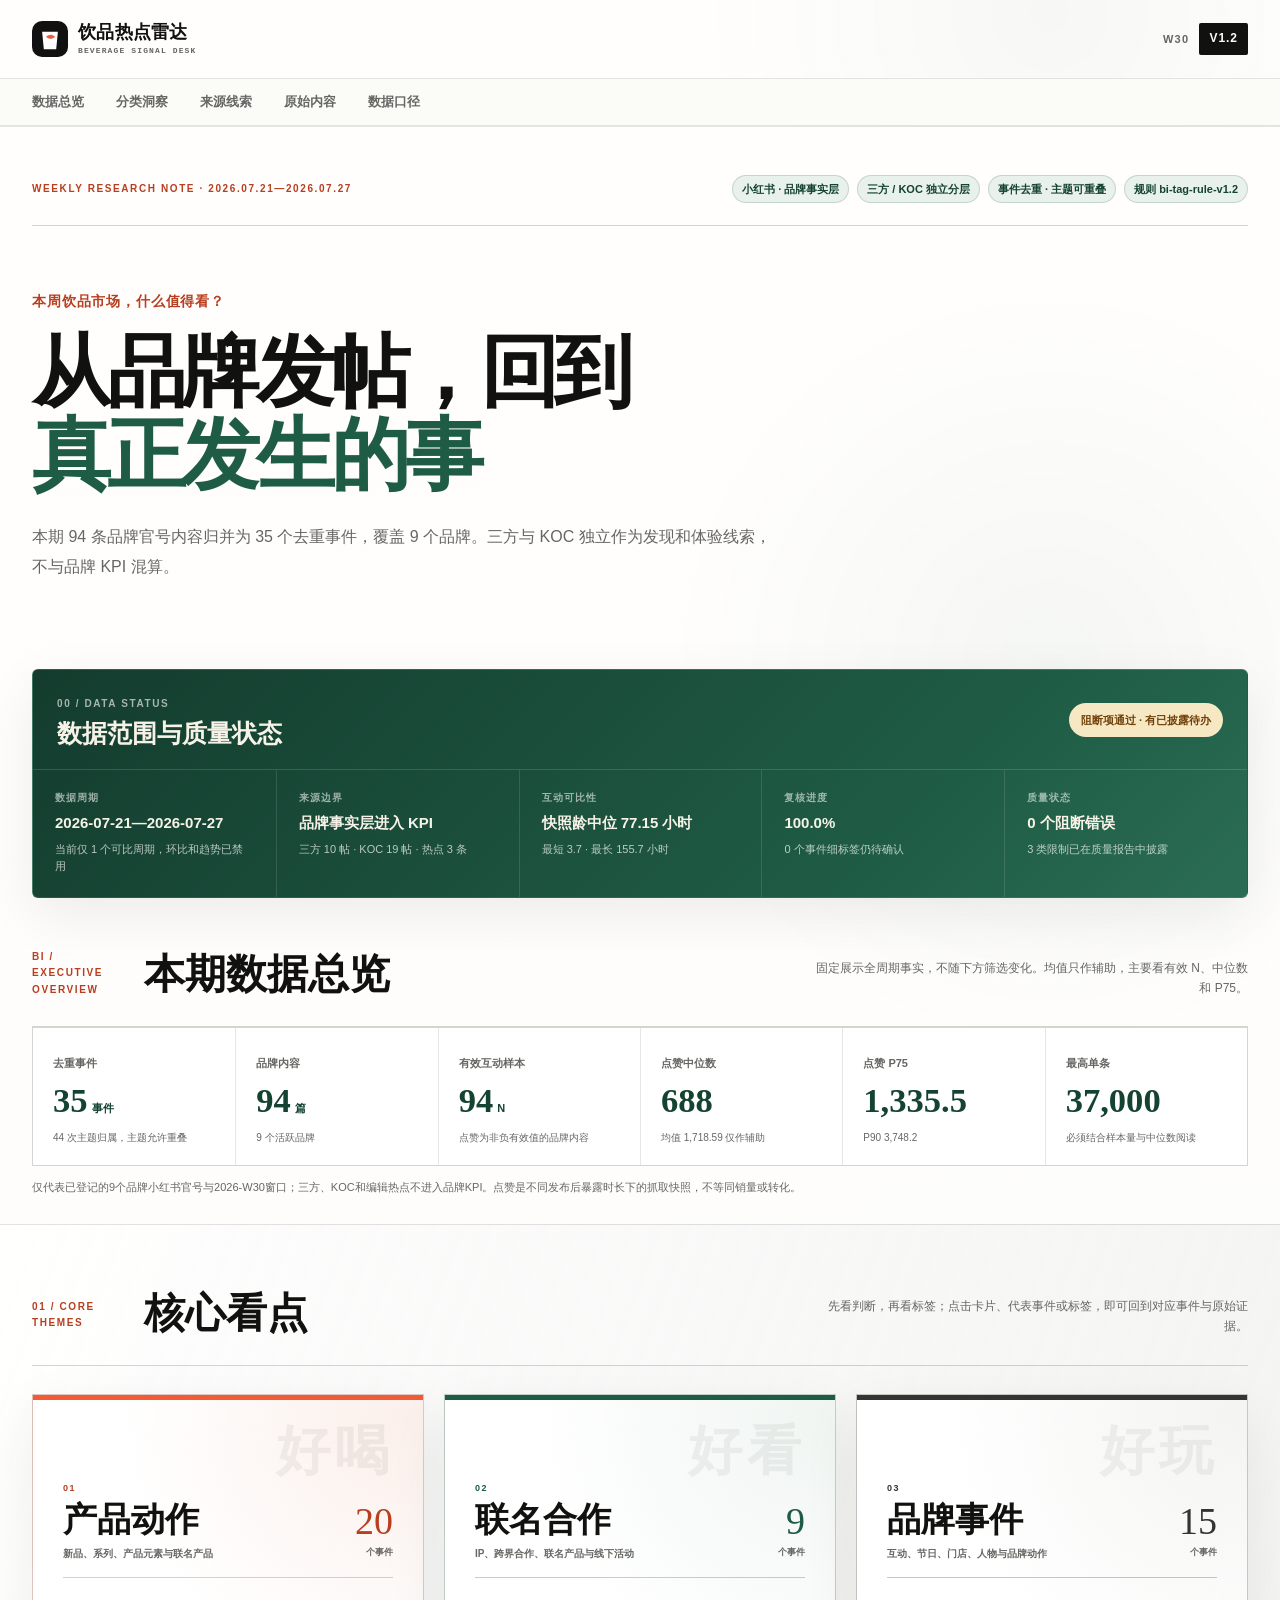
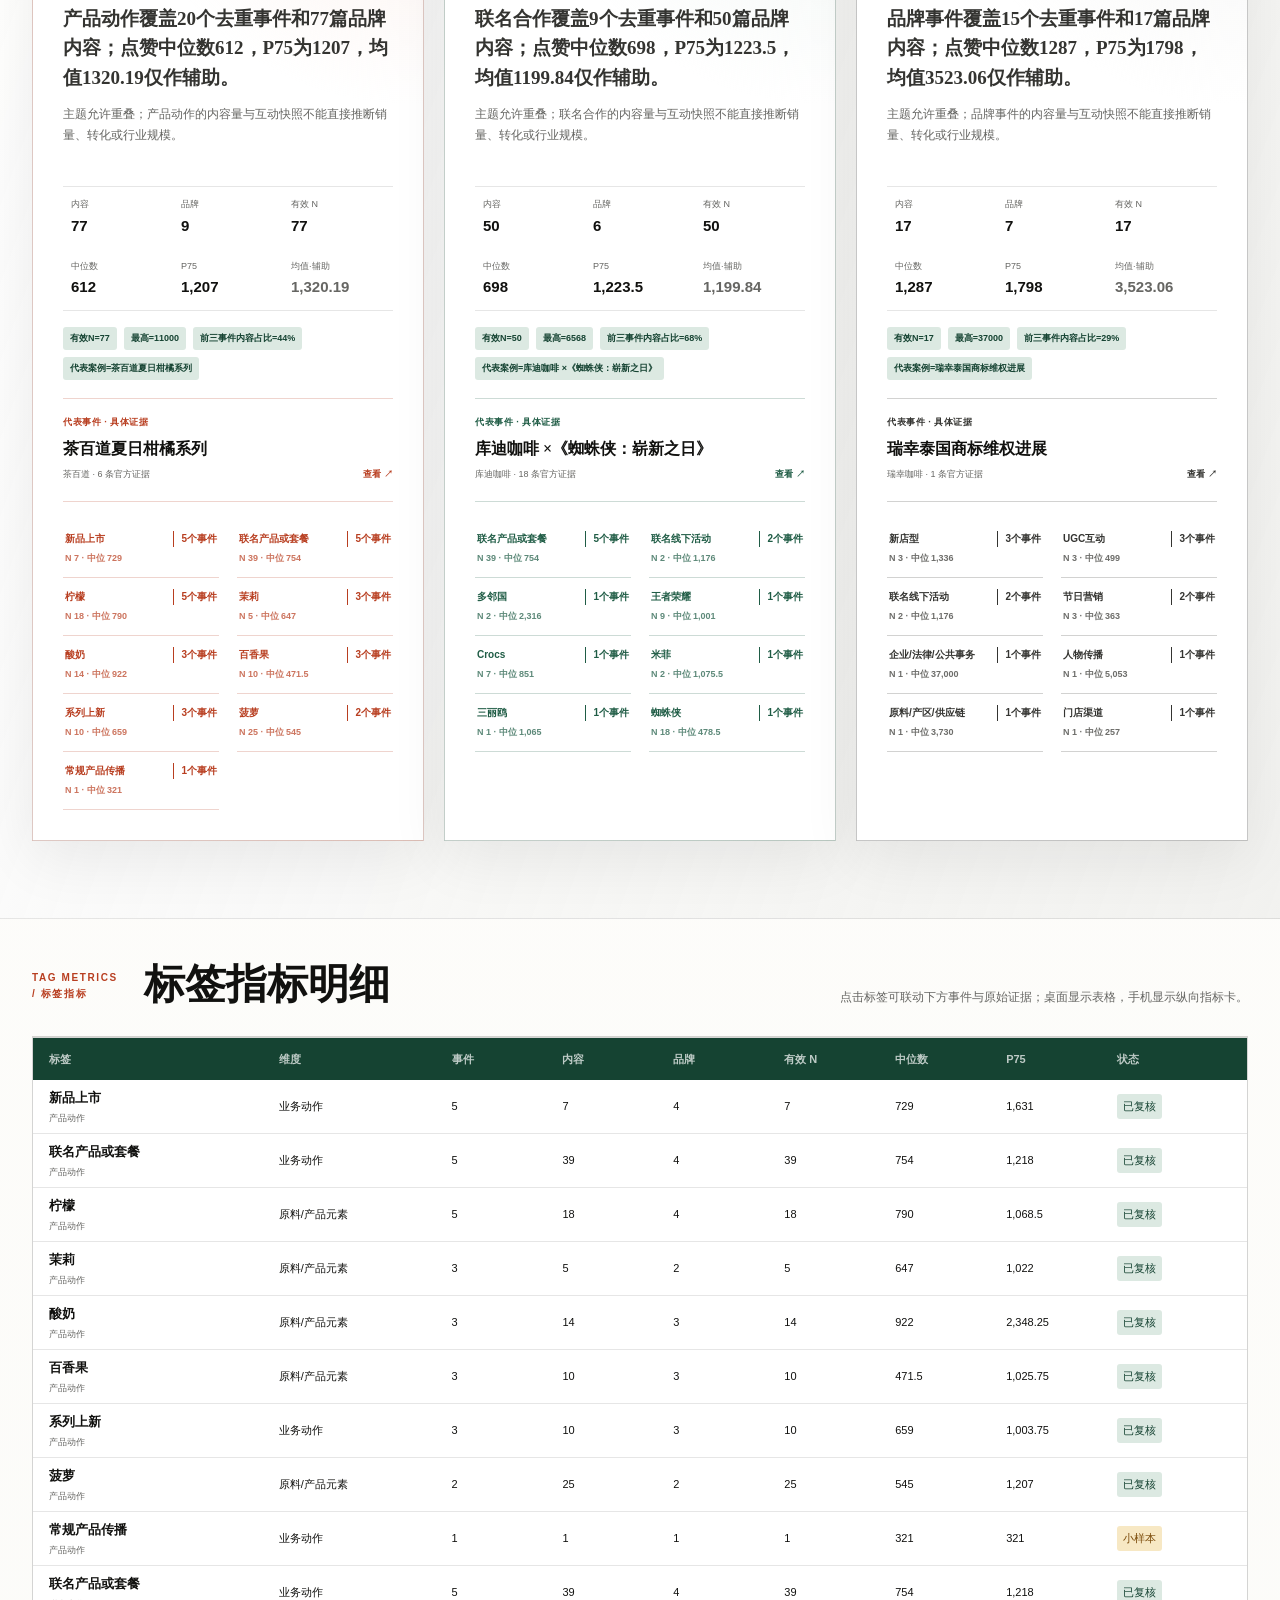
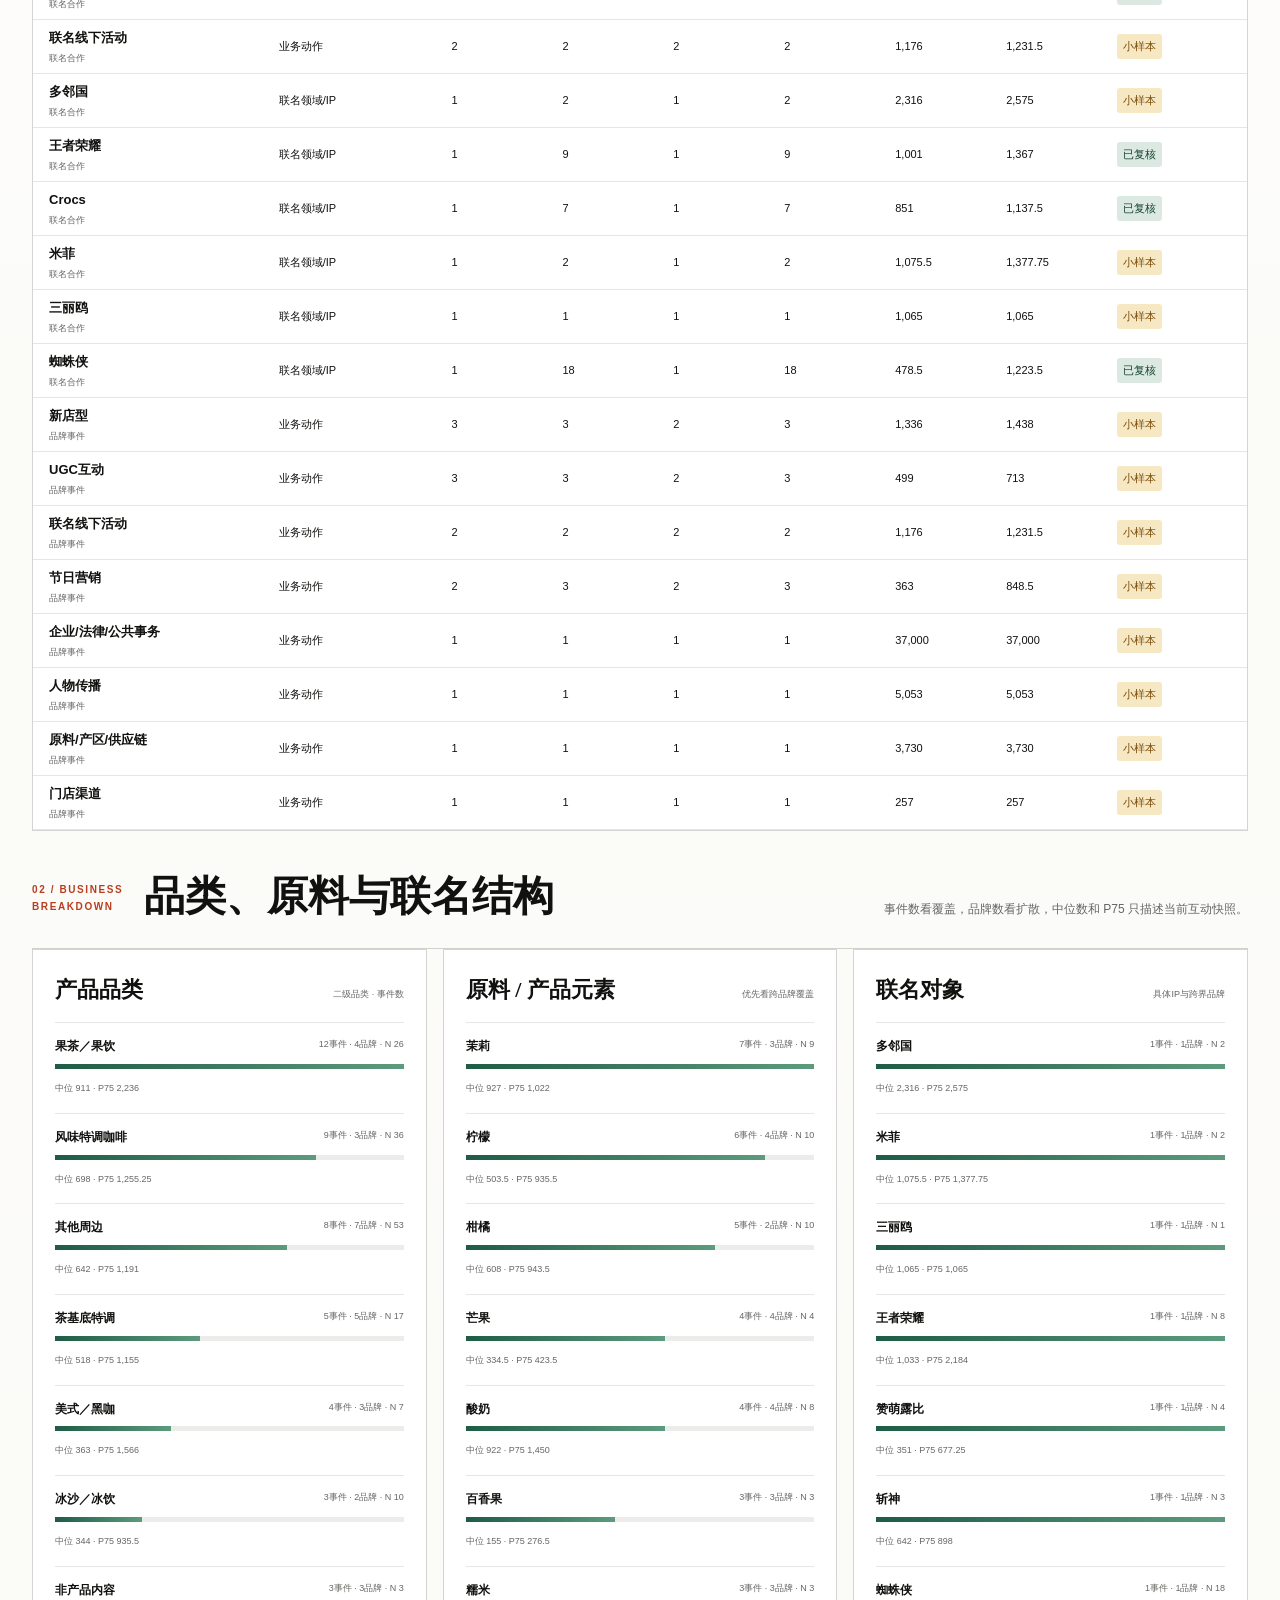
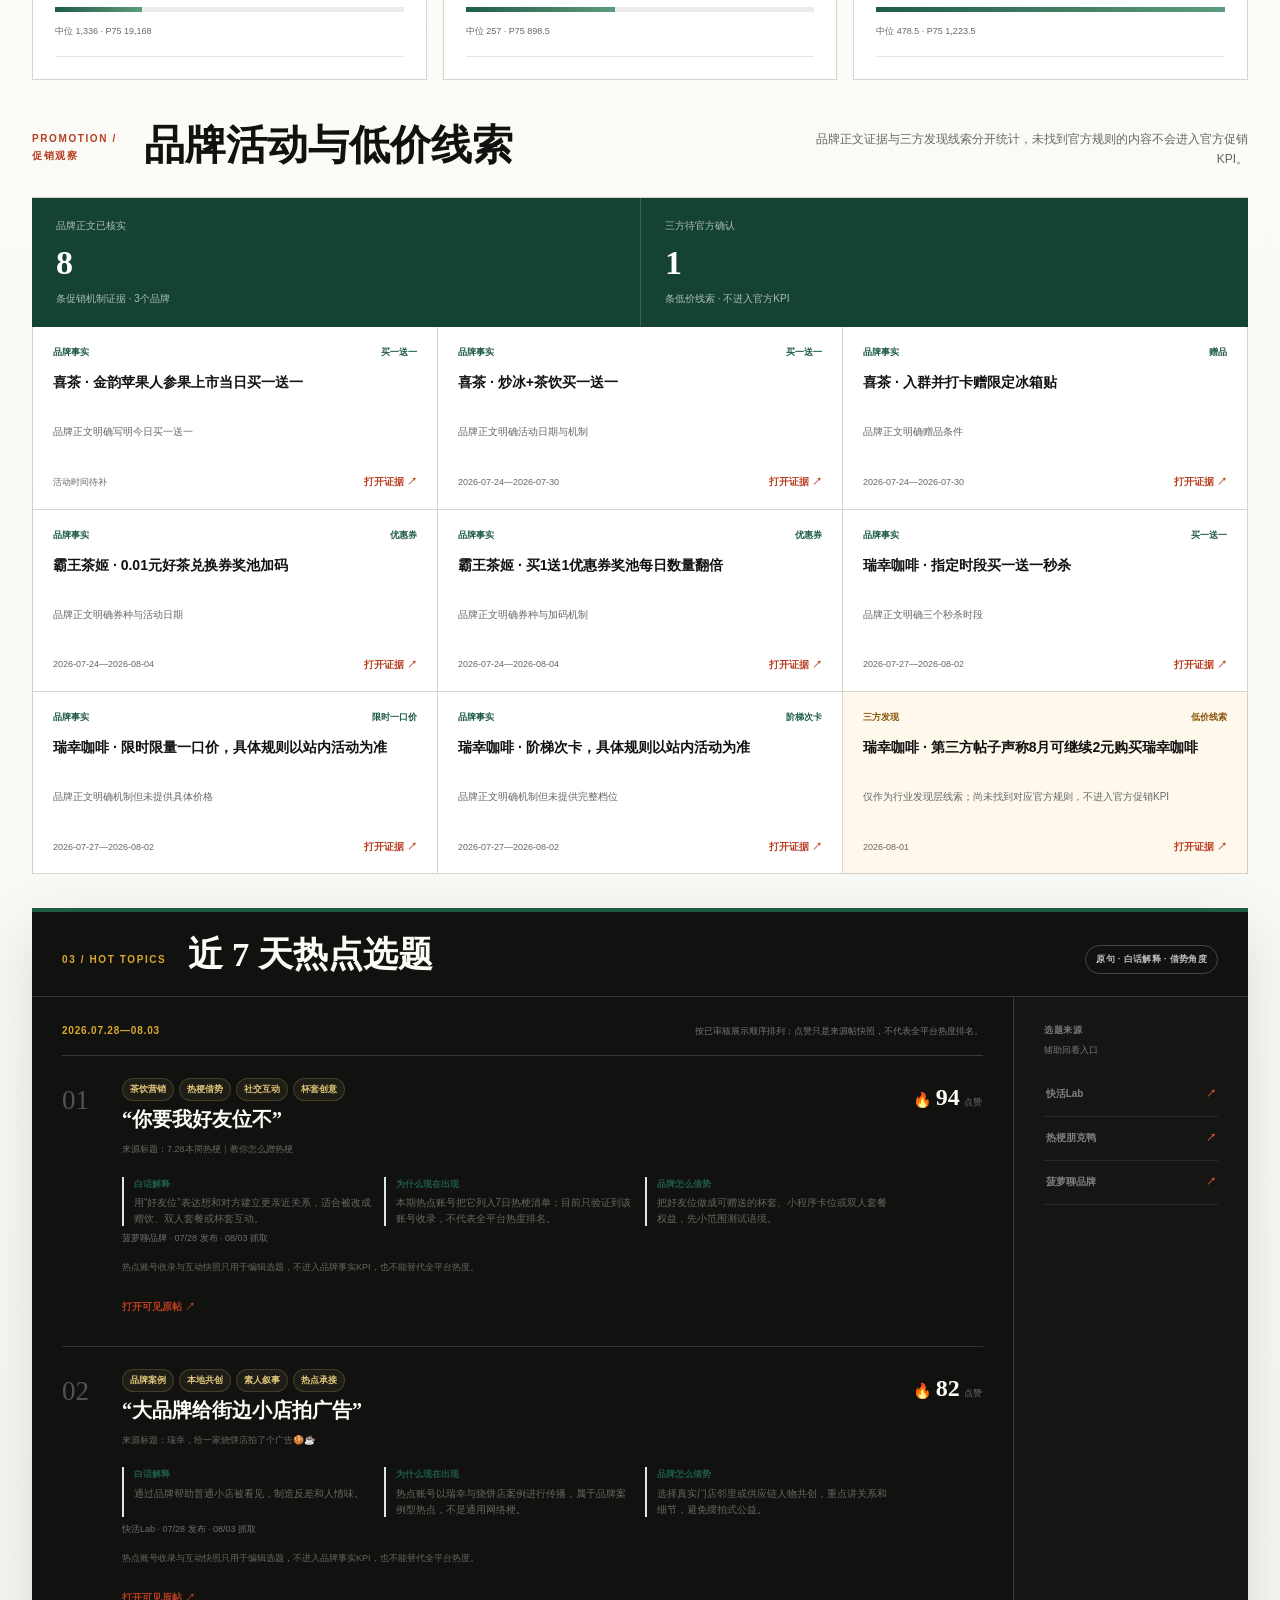
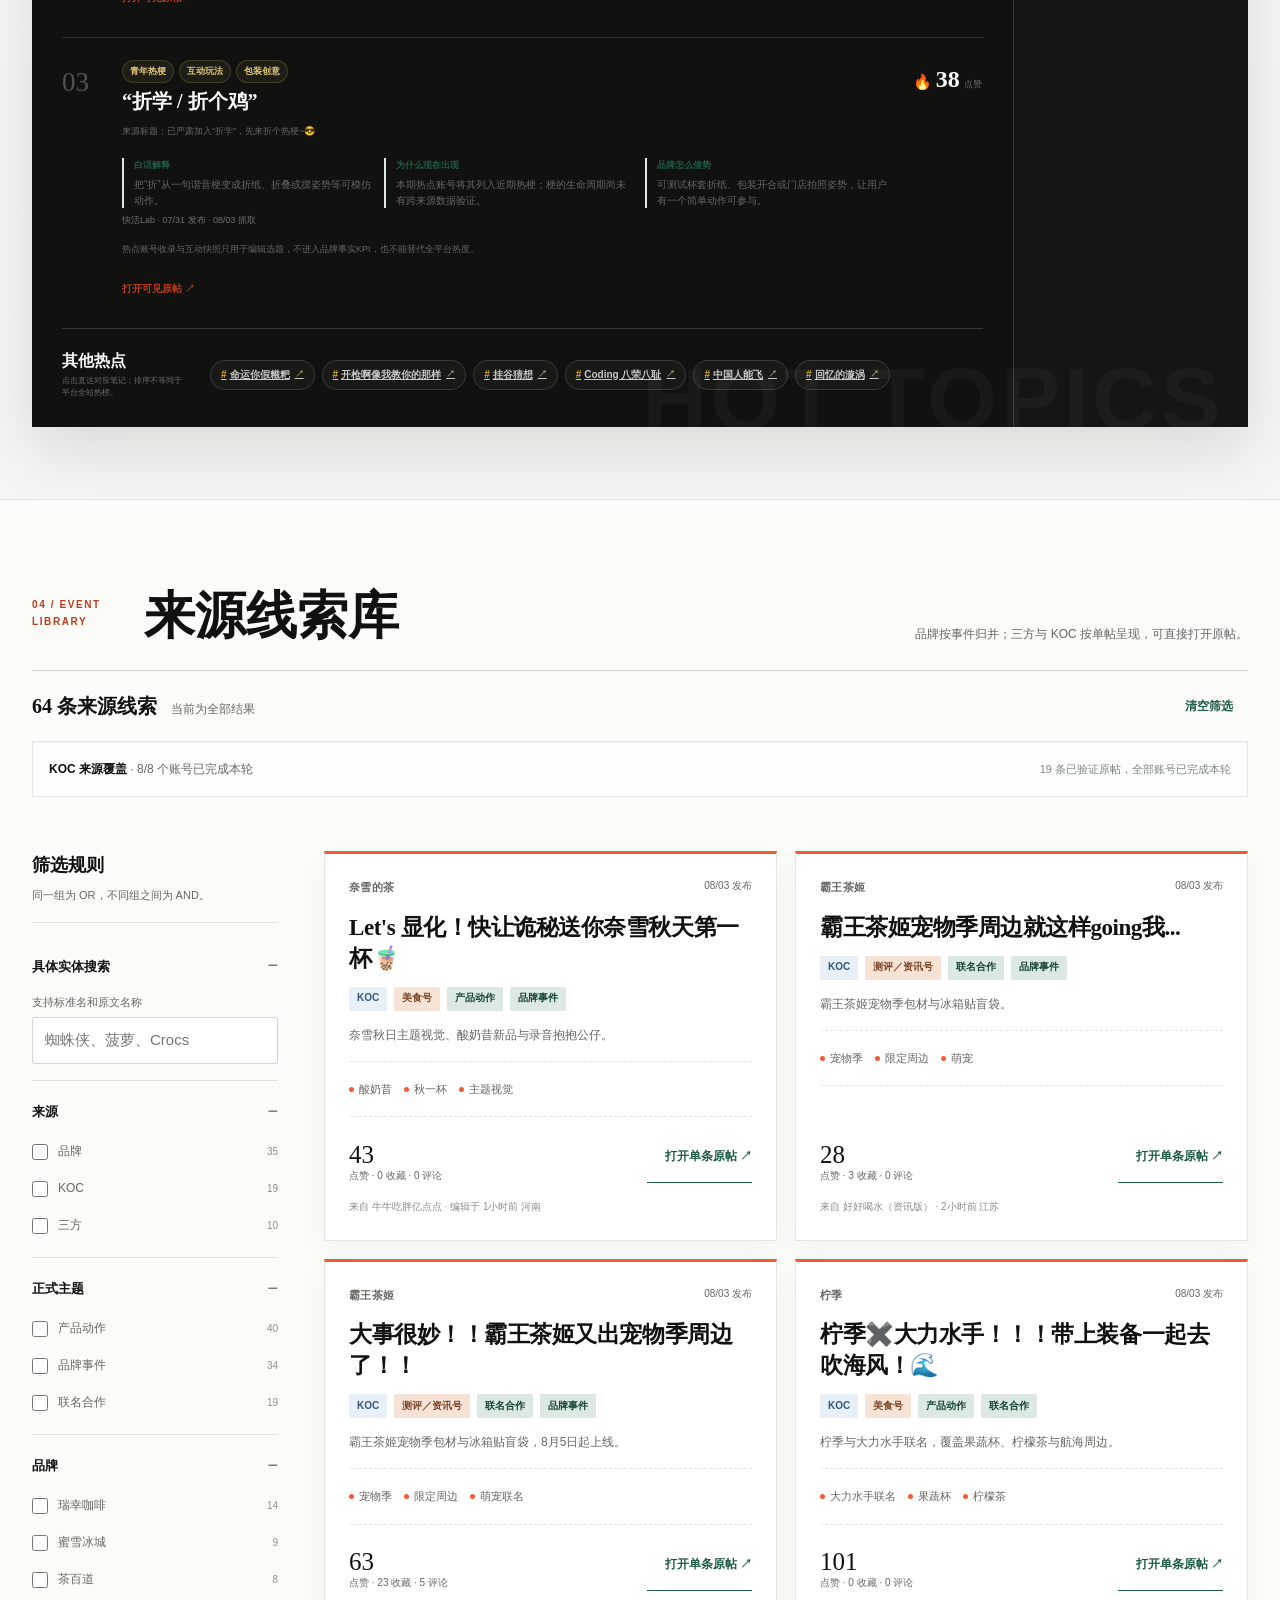
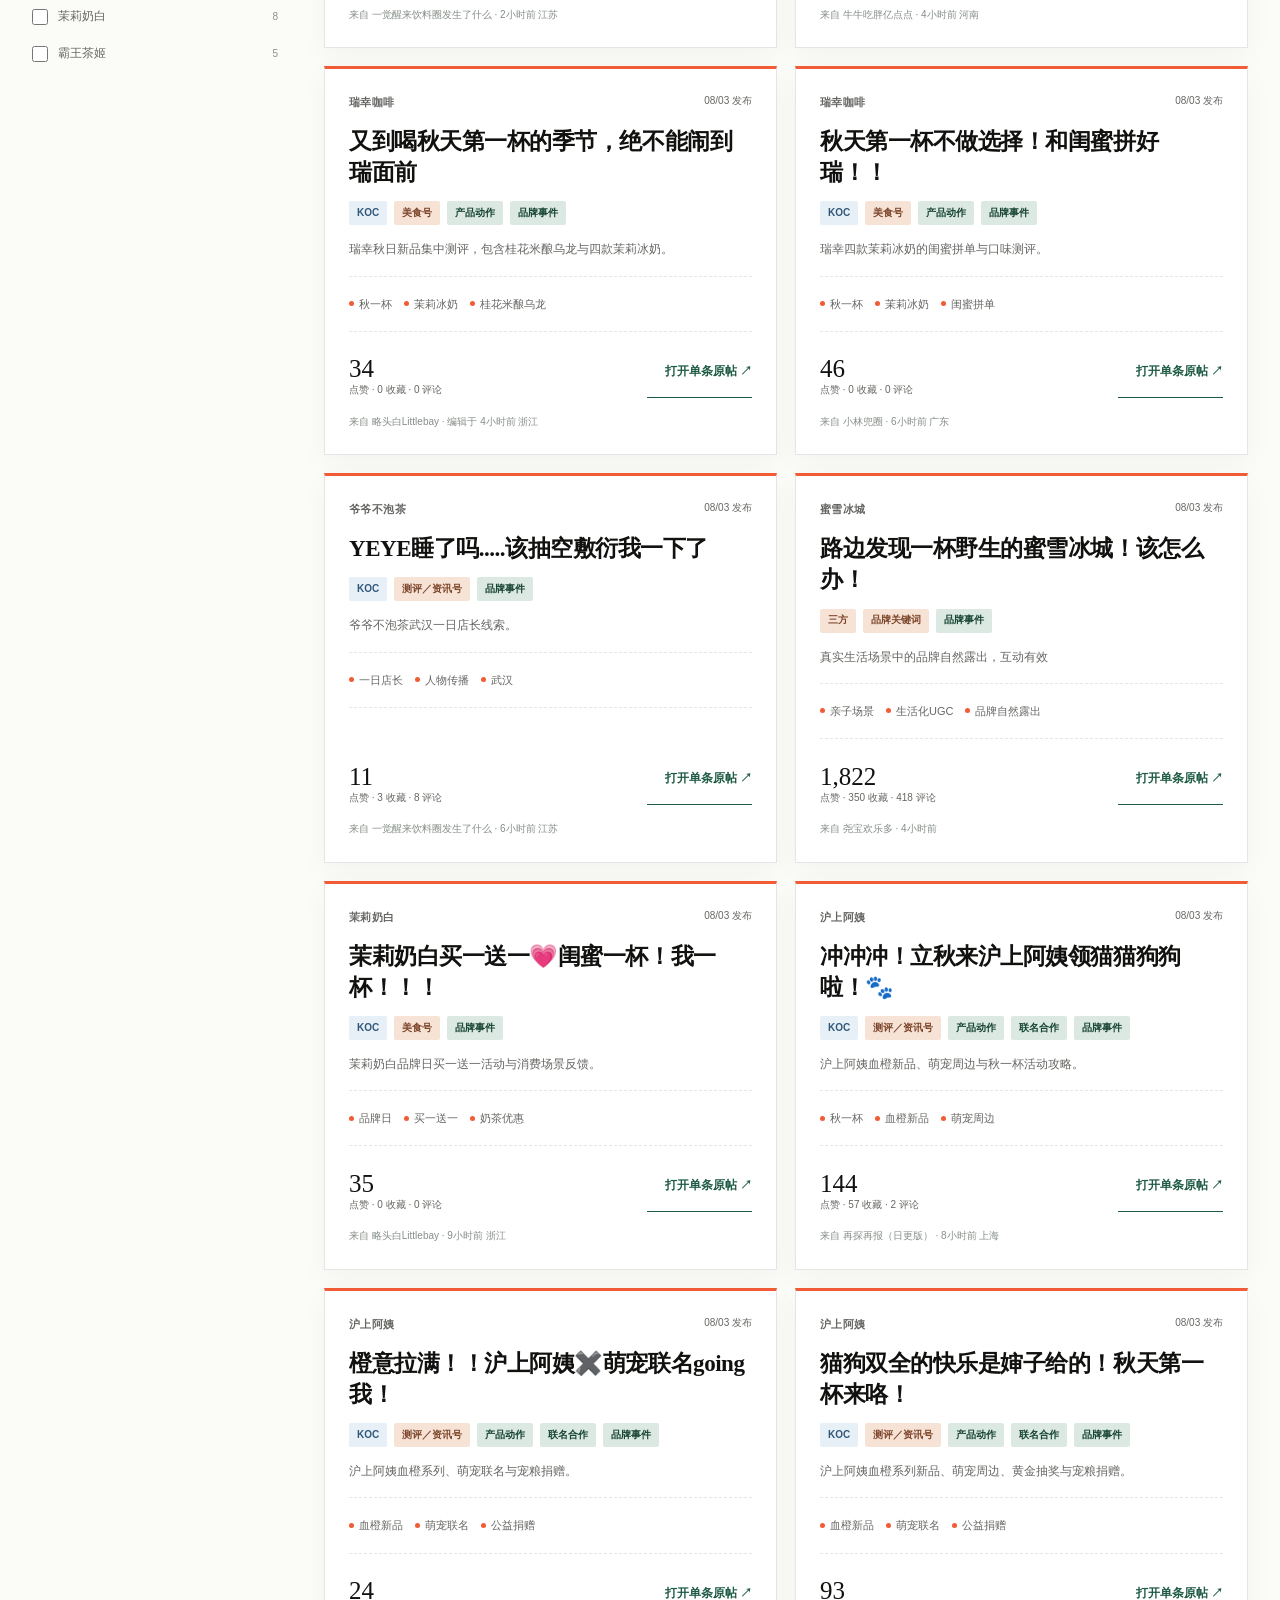
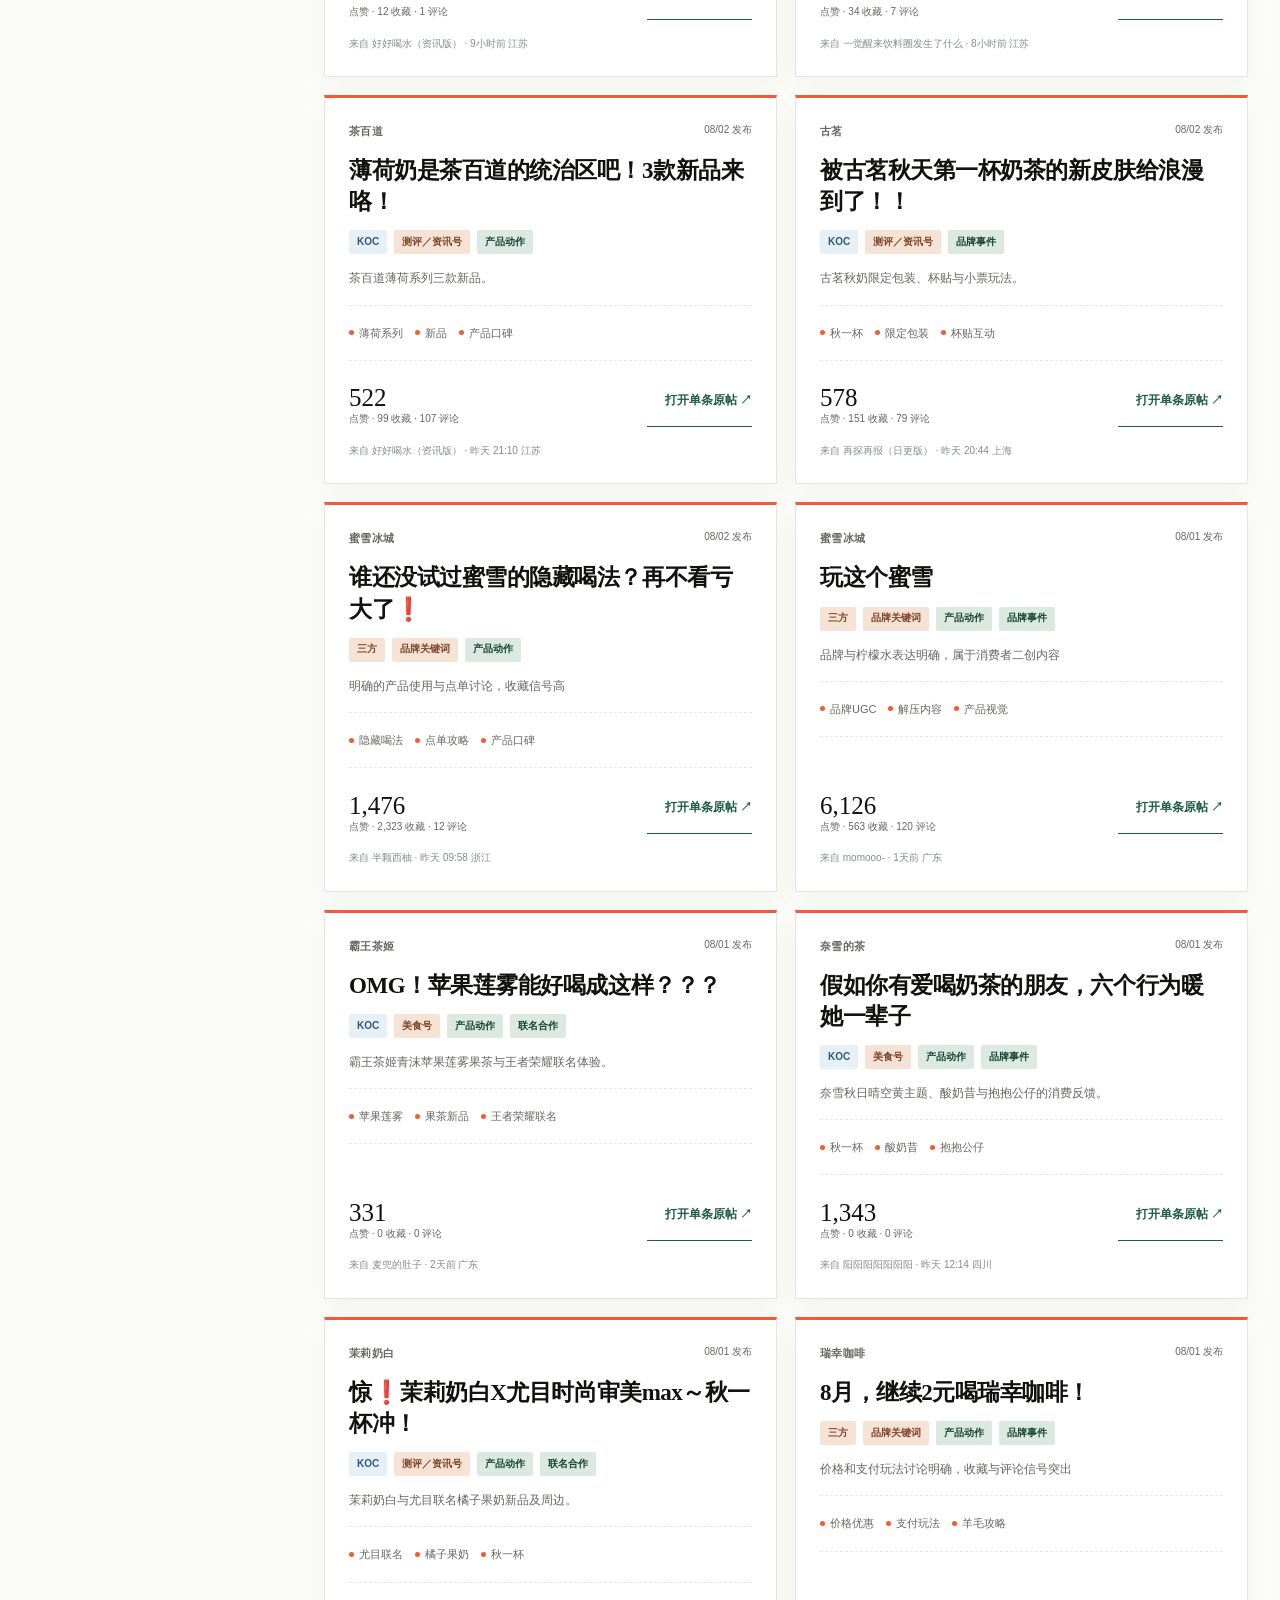
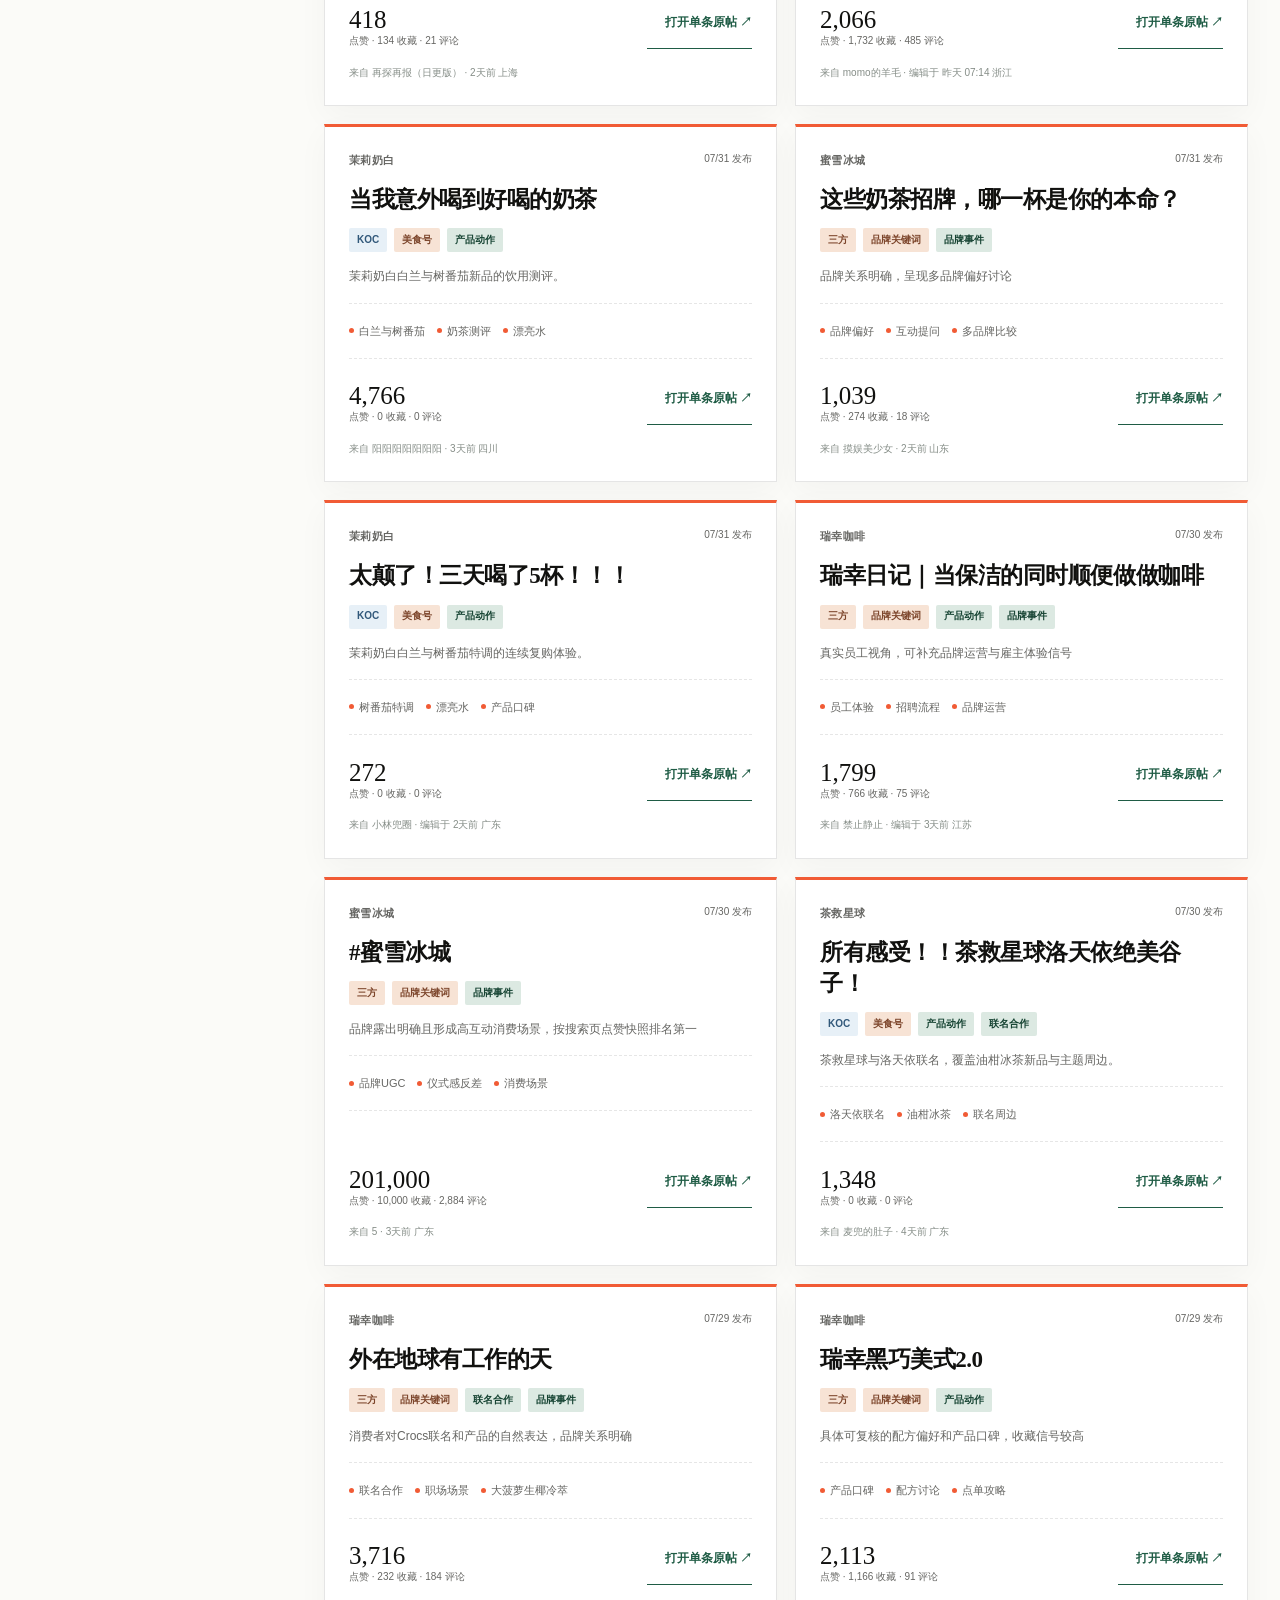
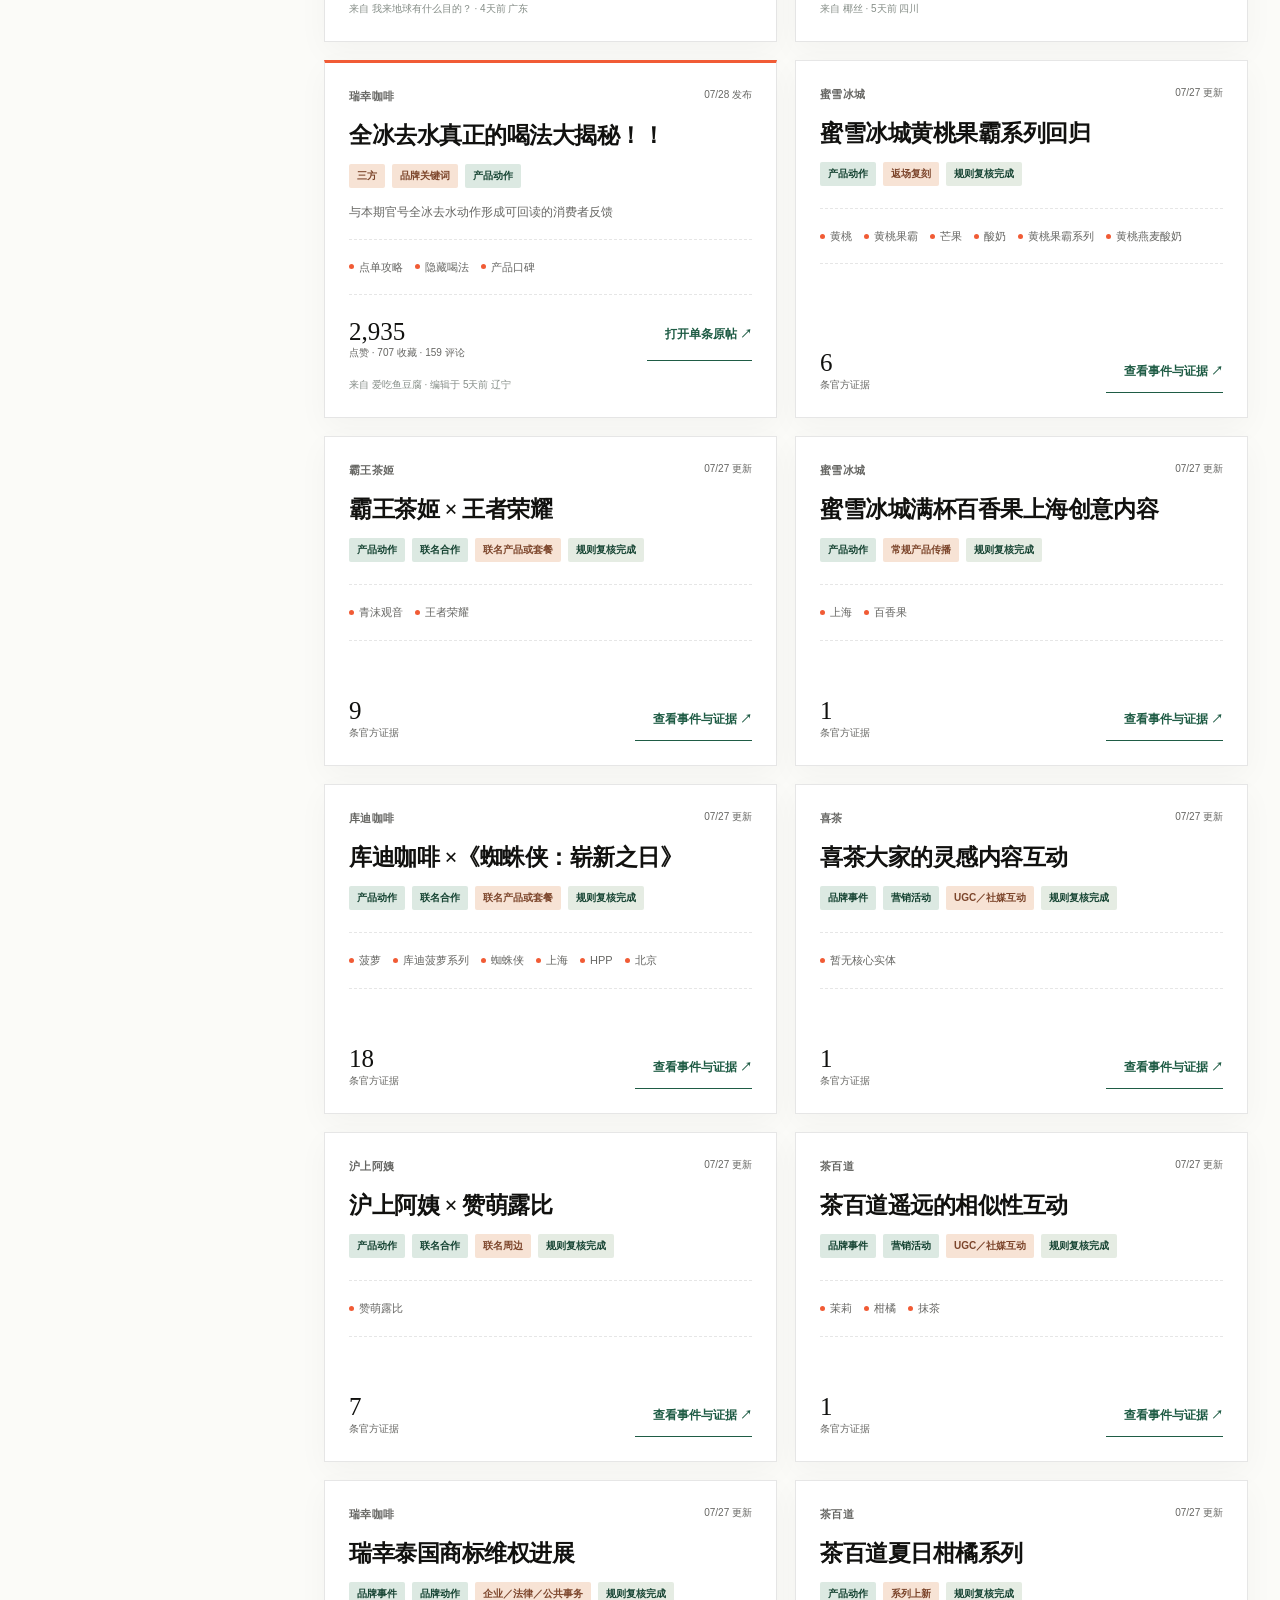
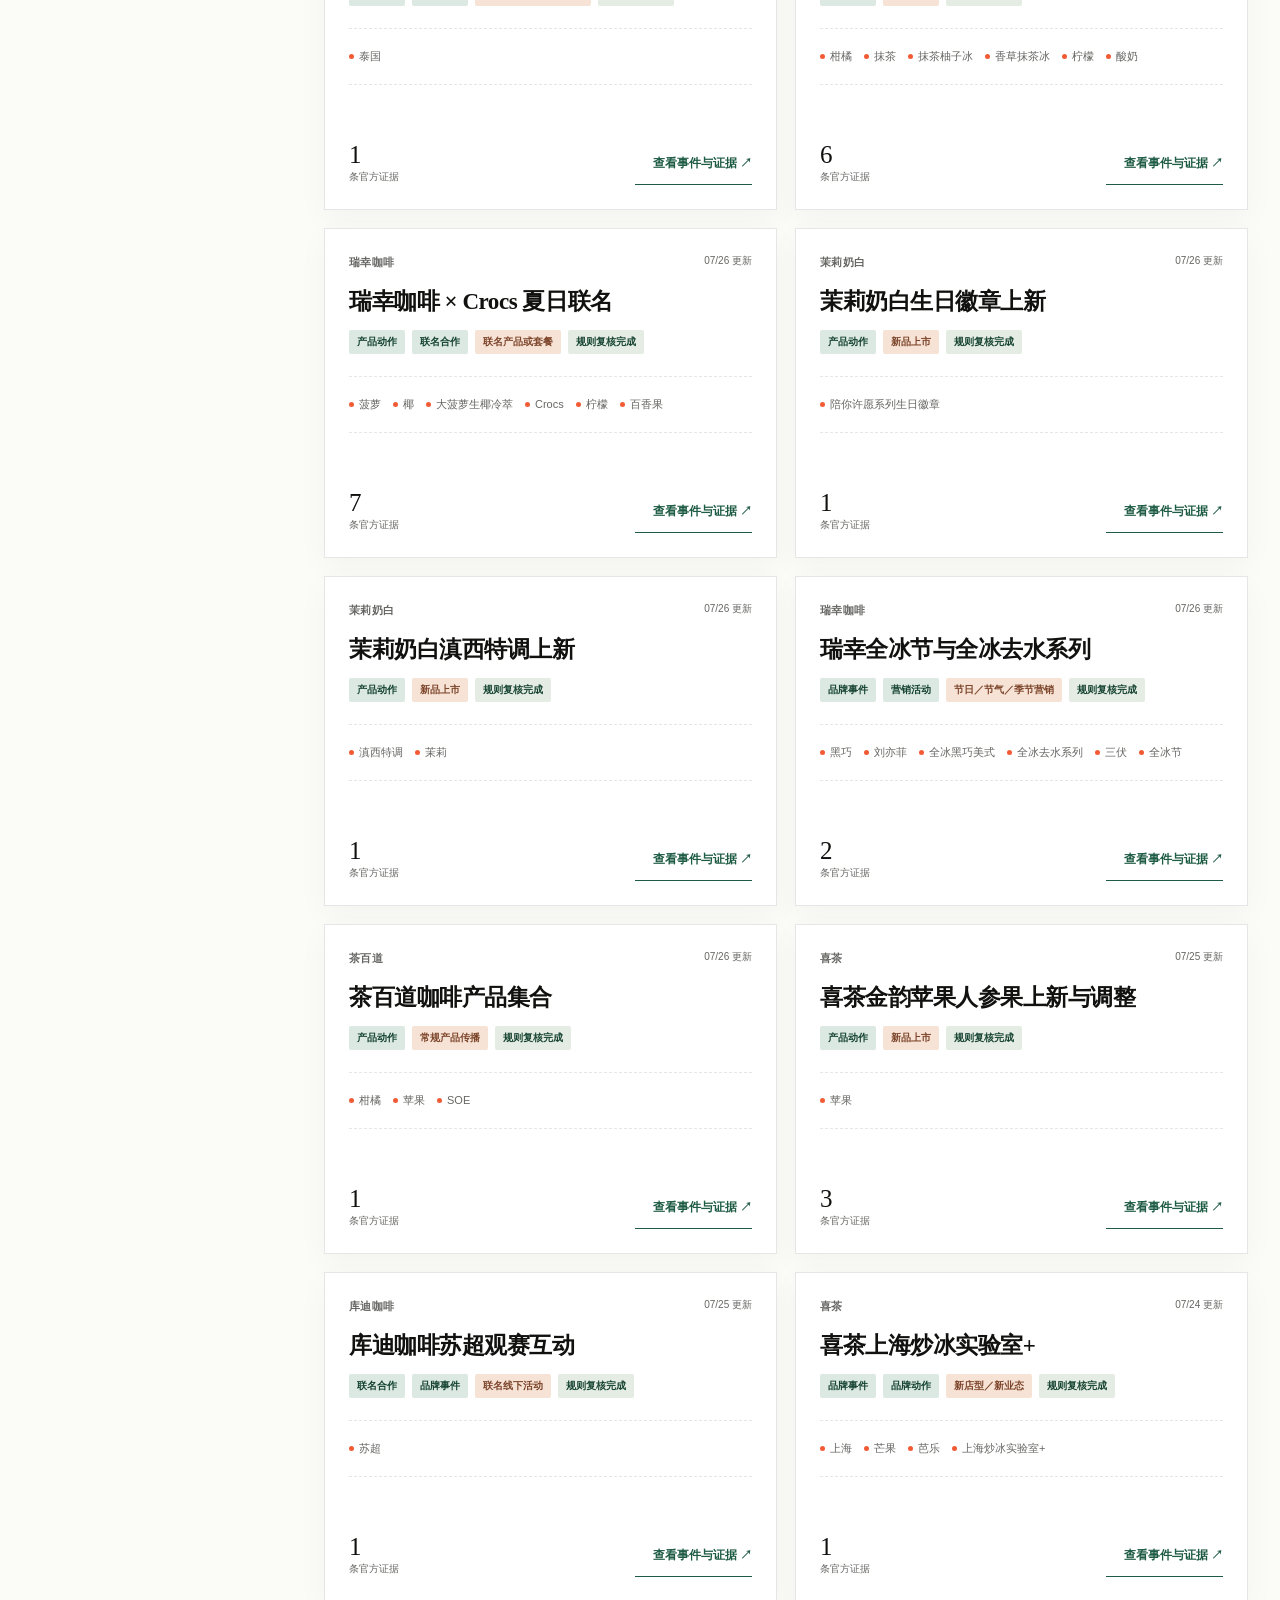
==== 03_网页呈现/V1.2/index.html @ 987db828 "release: publish V1.2 data and BI source" ====
<!doctype html>
<html lang="zh-CN">
<head>
  <meta charset="utf-8">
  <meta name="viewport" content="width=device-width, initial-scale=1">
  <meta name="color-scheme" content="light">
  <meta name="theme-color" content="#fffefc">
  <meta name="description" content="饮品热点雷达 V1.2：基于可追溯数据表，查看品牌事件、互动分布、品类、原料、联名、促销与热点选题。">
  <title>饮品热点雷达 V1.2 · BI 数据版</title>
  <link rel="icon" href="data:image/svg+xml,%3Csvg xmlns='http://www.w3.org/2000/svg' viewBox='0 0 64 64'%3E%3Crect width='64' height='64' rx='16' fill='%23111111'/%3E%3Cpath d='M18 19h28l-3 31H21z' fill='%23fff'/%3E%3Cpath d='M25 28c5-5 11-5 16 0-5 5-11 5-16 0Z' fill='%23f15b35'/%3E%3C/svg%3E">
  <link rel="stylesheet" href="./radar-v1-2.css">
  <script src="./radar-v1-2-data.js" defer></script>
  <script src="./radar-v1-2.js" defer></script>
</head>
<body>
  <a class="skip-link" href="#main">跳到主要内容</a>

  <header class="site-header">
    <div class="header-bar page-shell">
      <a class="brand-mark" href="#overview" aria-label="返回饮品热点雷达本周概览">
        <span class="radar-glyph beverage-cup-mark" aria-hidden="true">
          <svg viewBox="0 0 64 64" focusable="false">
            <path d="M18 19h28l-3 31H21z" fill="#fff"></path>
            <path d="M25 28c5-5 11-5 16 0-5 5-11 5-16 0Z" fill="#f15b35"></path>
          </svg>
        </span>
        <span>
          <strong>饮品热点雷达</strong>
          <small>BEVERAGE SIGNAL DESK</small>
        </span>
      </a>
      <div class="release-stamp" aria-label="当前版本">
        <span id="release-period">—</span>
        <strong id="release-version">V1.2</strong>
      </div>
    </div>

    <nav class="section-nav" aria-label="页面章节">
      <div class="page-shell nav-track">
        <a href="#overview">数据总览</a>
        <a href="#breakdowns">分类洞察</a>
        <a href="#events">来源线索</a>
        <a href="#evidence">原始内容</a>
        <a href="#methodology">数据口径</a>
      </div>
    </nav>
  </header>

  <main id="main">
    <section id="overview" class="hero section">
      <div class="page-shell">
        <div class="scope-line" aria-label="本期数据范围">
          <span id="period-label" class="eyebrow">WEEKLY RESEARCH NOTE</span>
          <div class="scope-chips">
            <span>小红书 · 品牌事实层</span>
            <span>三方 / KOC 独立分层</span>
            <span>事件去重 · 主题可重叠</span>
            <span id="rule-label">规则 —</span>
          </div>
        </div>

        <div class="hero-grid">
          <div class="hero-copy">
            <p class="kicker">本周饮品市场，什么值得看？</p>
            <h1>从品牌发帖，<span class="mobile-break" aria-hidden="true"></span>回到<br><em>真正发生的事</em></h1>
            <p id="hero-lead" class="hero-lead">正在读取本期数据范围……</p>
          </div>
        </div>

        <section class="data-status-panel" aria-labelledby="data-status-heading">
          <div class="data-status-heading">
            <div>
              <span class="section-index">00 / DATA STATUS</span>
              <h2 id="data-status-heading">数据范围与质量状态</h2>
            </div>
            <span id="quality-badge" class="quality-badge">读取中</span>
          </div>
          <div id="data-status-content" class="data-status-content" aria-live="polite"></div>
        </section>

        <section class="bi-overview-section" aria-labelledby="bi-overview-heading">
          <div class="core-theme-heading">
            <div>
              <span class="section-index">BI / EXECUTIVE OVERVIEW</span>
              <h2 id="bi-overview-heading">本期数据总览</h2>
            </div>
            <p>固定展示全周期事实，不随下方筛选变化。均值只作辅助，主要看有效 N、中位数和 P75。</p>
          </div>
          <div id="bi-overview-grid" class="bi-overview-grid"></div>
          <p id="bi-overview-note" class="bi-overview-note"></p>
        </section>

        <section id="core-themes" class="core-theme-section" aria-labelledby="core-theme-heading">
          <div class="core-theme-heading">
            <div>
              <span class="section-index">01 / CORE THEMES</span>
              <h2 id="core-theme-heading">核心看点</h2>
            </div>
            <p>先看判断，再看标签；点击卡片、代表事件或标签，即可回到对应事件与原始证据。</p>
          </div>

          <div id="theme-analysis-grid" class="theme-analysis-grid" aria-label="核心看点分析"></div>
        </section>

        <section id="tag-metrics" class="tag-metric-section" aria-labelledby="tag-metric-heading">
          <div class="core-theme-heading">
            <div>
              <span class="section-index">TAG METRICS / 标签指标</span>
              <h2 id="tag-metric-heading">标签指标明细</h2>
            </div>
            <p>点击标签可联动下方事件与原始证据；桌面显示表格，手机显示纵向指标卡。</p>
          </div>
          <div id="tag-metric-table" class="tag-metric-table"></div>
        </section>

        <section id="breakdowns" class="breakdown-section" aria-labelledby="breakdown-heading">
          <div class="core-theme-heading">
            <div>
              <span class="section-index">02 / BUSINESS BREAKDOWN</span>
              <h2 id="breakdown-heading">品类、原料与联名结构</h2>
            </div>
            <p>事件数看覆盖，品牌数看扩散，中位数和 P75 只描述当前互动快照。</p>
          </div>
          <div id="breakdown-grid" class="breakdown-grid"></div>
        </section>

        <section id="promotion-watch" class="promotion-watch" aria-labelledby="promotion-heading">
          <div class="core-theme-heading">
            <div>
              <span class="section-index">PROMOTION / 促销观察</span>
              <h2 id="promotion-heading">品牌活动与低价线索</h2>
            </div>
            <p>品牌正文证据与三方发现线索分开统计，未找到官方规则的内容不会进入官方促销 KPI。</p>
          </div>
          <div id="promotion-content"></div>
        </section>

        <section id="editorial-watch" class="editorial-watch" aria-labelledby="editorial-watch-heading">
          <div class="editorial-watch-heading">
            <div>
              <span class="section-index">03 / HOT TOPICS</span>
              <h2 id="editorial-watch-heading">近 7 天热点选题</h2>
            </div>
            <span class="editorial-scope-badge">原句 · 白话解释 · 借势角度</span>
          </div>
          <div id="editorial-watch-content" aria-live="polite"></div>
        </section>
      </div>
    </section>

    <section id="events" class="section event-section">
      <div class="page-shell">
        <div class="section-title">
          <div>
            <span class="section-index">04 / EVENT LIBRARY</span>
            <h2>来源线索库</h2>
          </div>
          <p>品牌按事件归并；三方与 KOC 按单帖呈现，可直接打开原帖。</p>
        </div>

        <div class="event-toolbar">
          <div class="toolbar-summary">
            <strong id="event-result-count">— 条来源线索</strong>
            <span id="filter-summary">当前为全部结果</span>
          </div>
          <button id="mobile-filter-open" class="mobile-filter-button" type="button">
            筛选线索
            <span id="mobile-filter-count" aria-label="已选筛选数量">0</span>
          </button>
          <button class="text-button reset-filters" type="button">清空筛选</button>
        </div>

        <div id="source-coverage" class="source-coverage" aria-live="polite"></div>

        <div class="event-layout">
          <aside class="desktop-filter-panel" aria-label="来源线索筛选">
            <div class="filter-intro">
              <strong>筛选规则</strong>
              <p>同一组为 OR，不同组之间为 AND。</p>
            </div>
            <div id="desktop-filters" class="filter-groups"></div>
          </aside>

          <div class="event-results">
            <div id="active-filter-chips" class="active-filter-chips" aria-live="polite"></div>
            <div id="event-list" class="event-list"></div>
            <div id="event-empty" class="empty-state" hidden>
              <span aria-hidden="true">○</span>
              <h3>没有符合条件的来源线索</h3>
              <p>可以减少一个筛选条件，或清空后重新查看。</p>
              <button class="button reset-filters" type="button">清空筛选</button>
            </div>
          </div>
        </div>
      </div>
    </section>

    <section id="evidence" class="section evidence-section">
      <div class="page-shell">
        <div class="section-title">
          <div>
            <span class="section-index">05 / SOURCE EVIDENCE</span>
            <h2>原始内容证据</h2>
          </div>
          <p>保留原文、发布时间与互动快照，不展示缺失的分享数。</p>
        </div>

        <div class="evidence-toolbar">
          <label class="search-field">
            <span>搜索标题、品牌或线索</span>
            <input id="content-search" type="search" placeholder="例如：菠萝、蜘蛛侠、瑞幸" autocomplete="off">
          </label>
          <label class="select-field">
            <span>排序</span>
            <select id="content-sort">
              <option value="latest">最新发布</option>
              <option value="likes">点赞从高到低</option>
              <option value="collects">收藏从高到低</option>
              <option value="comments">评论从高到低</option>
            </select>
          </label>
          <p id="content-result-count" class="content-result-count"></p>
        </div>

        <div id="content-list" class="content-list"></div>
        <button id="content-load-more" class="load-more" type="button">继续查看</button>
      </div>
    </section>

    <section id="methodology" class="section methodology-section">
      <div class="page-shell">
        <div class="section-title light">
          <div>
            <span class="section-index">06 / READING RULES</span>
            <h2>这份雷达应该怎么读</h2>
          </div>
          <p>边界比结论更重要。</p>
        </div>

        <div class="method-grid">
          <article>
            <span>01</span>
            <h3>当前只代表监测样本</h3>
            <p id="method-scope">品牌事实、三方发现、KOC体验和编辑热点分层使用，只有品牌事实层进入正式事件 KPI。</p>
          </article>
          <article>
            <span>02</span>
            <h3>内容数不等于事件数</h3>
            <p>品牌可以为同一轮活动连续发布多条内容。页面默认按事件归并，内容只作为证据展开。</p>
          </article>
          <article>
            <span>03</span>
            <h3>中位数优先于均值</h3>
            <p id="method-engagement">点赞、收藏和评论只是不同暴露时长下的公开快照。缺少曝光与粉丝量时，不计算互动率。</p>
          </article>
          <article>
            <span>04</span>
            <h3>待复核不会被隐藏</h3>
            <p id="method-review">事件标签、迁移字段和实体关系的待复核项进入独立队列，并在质量状态中显示。</p>
          </article>
          <article>
            <span>05</span>
            <h3>趋势必须跨周期判断</h3>
            <p>至少 2 个同口径周期后才展示环比，至少 4 个周期后才允许输出趋势；当前只展示本周结构。</p>
          </article>
          <article>
            <span>06</span>
            <h3>表格、Excel、网页同源</h3>
            <p>CSV 是事实来源，Excel 用于管理复核，网页只读取预计算后的 BI 数据，不再临时计算正式指标。</p>
          </article>
        </div>

        <div class="method-footer">
          <p>数据版本 <strong>V1.2</strong> · 标签规则 <strong id="method-rule">—</strong></p>
          <p>更新于 <time id="generated-time">—</time></p>
        </div>
      </div>
    </section>
  </main>

  <footer class="site-footer">
    <div class="page-shell">
      <span>饮品热点雷达 · 可追溯 BI 数据版</span>
      <span>品牌事实 / 三方发现 / KOC体验 / 编辑热点</span>
    </div>
  </footer>

  <dialog id="event-dialog" class="event-dialog" aria-labelledby="dialog-title">
    <div class="dialog-shell">
      <button id="event-dialog-close" class="dialog-close" type="button" aria-label="关闭事件详情">×</button>
      <div id="event-dialog-content"></div>
    </div>
  </dialog>

  <dialog id="mobile-filter-dialog" class="mobile-filter-dialog" aria-labelledby="mobile-filter-title">
    <div class="mobile-filter-shell">
      <div class="mobile-filter-head">
        <div>
          <span class="section-index">FILTER EVENTS</span>
          <h2 id="mobile-filter-title">筛选来源线索</h2>
        </div>
        <button id="mobile-filter-close" class="dialog-close" type="button" aria-label="关闭筛选">×</button>
      </div>
      <p class="mobile-filter-rule">同一组为 OR，不同组之间为 AND。</p>
      <div id="mobile-filters" class="filter-groups"></div>
      <div class="mobile-filter-actions">
        <button class="text-button reset-filters" type="button">清空</button>
        <button id="mobile-filter-apply" class="button" type="button">查看结果</button>
      </div>
    </div>
  </dialog>
</body>
</html>
---- 03_网页呈现/V1.2/radar-v1-2.css ----
:root {
  --paper: #f5f5f3;
  --paper-soft: #fbfbf8;
  --paper-deep: #ececea;
  --surface: #ffffff;
  --ink: #11110f;
  --ink-soft: #666663;
  --line: rgba(17, 17, 15, 0.1);
  --line-strong: rgba(17, 17, 15, 0.18);
  --leaf: #1f5c45;
  --leaf-dark: #154332;
  --leaf-pale: #dce9e2;
  --orange: #f15b35;
  --orange-ink: #b83e20;
  --orange-pale: #f6ddd4;
  --yellow: #d8a92d;
  --blue: #4d696c;
  --danger: #9f351f;
  --focus: #b83e20;
  --shadow: 0 18px 55px rgba(0, 0, 0, 0.07);
  --serif: "Songti SC", "STSong", "Noto Serif SC", "Source Han Serif SC", serif;
  --sans: "Avenir Next", -apple-system, BlinkMacSystemFont, "Segoe UI", "PingFang SC", "Hiragino Sans GB", "Microsoft YaHei", sans-serif;
  --mono: "SFMono-Regular", "Menlo", "Monaco", monospace;
  --max-width: 1380px;
}

* {
  box-sizing: border-box;
}

html {
  scroll-behavior: smooth;
  scroll-padding-top: 92px;
}

body {
  margin: 0;
  color: var(--ink);
  background:
    radial-gradient(circle at 84% 6%, rgba(31, 92, 69, 0.045), transparent 27rem),
    radial-gradient(circle at 4% 34%, rgba(241, 91, 53, 0.025), transparent 30rem),
    var(--paper);
  font-family: var(--sans);
  font-size: 15px;
  line-height: 1.65;
  overflow-wrap: anywhere;
}

body.dialog-open {
  overflow: hidden;
}

button,
input,
select {
  font: inherit;
}

button,
a,
input,
select,
summary {
  -webkit-tap-highlight-color: transparent;
}

a {
  color: inherit;
}

button {
  color: inherit;
}

:focus-visible {
  outline: 3px solid var(--focus);
  outline-offset: 3px;
}

.skip-link {
  position: fixed;
  z-index: 100;
  top: 10px;
  left: 10px;
  padding: 10px 14px;
  color: white;
  background: var(--ink);
  border-radius: 4px;
  transform: translateY(-150%);
}

.skip-link:focus {
  transform: translateY(0);
}

.page-shell {
  width: min(calc(100% - 64px), var(--max-width));
  margin-inline: auto;
}

.section {
  padding: 88px 0;
}

.site-header {
  position: relative;
  z-index: 20;
  background:
    radial-gradient(circle at 82% 10%, rgba(31, 92, 69, 0.035), transparent 22rem),
    rgba(255, 254, 252, 0.97);
  border-bottom: 1px solid var(--line);
}

.header-bar {
  min-height: 78px;
  display: flex;
  align-items: center;
  justify-content: space-between;
  gap: 24px;
}

.brand-mark {
  display: inline-flex;
  align-items: center;
  gap: 10px;
  color: inherit;
  text-decoration: none;
}

.brand-mark strong,
.brand-mark small {
  display: block;
}

.brand-mark strong {
  font-family: var(--sans);
  font-size: 18px;
  font-weight: 760;
  line-height: 1.1;
  letter-spacing: 0.015em;
}

.brand-mark small {
  margin-top: 4px;
  color: var(--ink-soft);
  font-family: var(--mono);
  font-size: 8px;
  font-weight: 650;
  line-height: 1;
  letter-spacing: 0.14em;
}

.radar-glyph {
  width: 36px;
  height: 36px;
  display: grid;
  flex: 0 0 auto;
  place-items: center;
  overflow: hidden;
  background: #111111;
  border: 0;
  border-radius: 10px;
}

.radar-glyph svg {
  display: block;
  width: 100%;
  height: 100%;
}

.release-stamp {
  display: flex;
  align-items: center;
  gap: 10px;
  font-variant-numeric: tabular-nums;
}

.release-stamp span {
  color: var(--ink-soft);
  font-size: 11px;
  font-weight: 700;
  letter-spacing: 0.12em;
}

.release-stamp strong {
  padding: 6px 10px;
  color: var(--paper-soft);
  background: var(--ink);
  border-radius: 2px;
  font-size: 12px;
  letter-spacing: 0.08em;
}

.section-nav {
  position: sticky;
  top: 0;
  z-index: 30;
  background: rgba(251, 251, 248, 0.95);
  border-top: 1px solid var(--line);
  border-bottom: 1px solid var(--line);
  backdrop-filter: blur(14px);
}

.nav-track {
  display: flex;
  align-items: center;
  gap: 32px;
  min-height: 46px;
  overflow-x: auto;
  scrollbar-width: none;
}

.nav-track::-webkit-scrollbar {
  display: none;
}

.nav-track a {
  flex: 0 0 auto;
  color: var(--ink-soft);
  font-size: 13px;
  font-weight: 650;
  text-decoration: none;
}

.nav-track a:hover,
.nav-track a:focus-visible {
  color: var(--orange-ink);
}

.hero {
  padding-top: 48px;
  padding-bottom: 0;
  overflow: hidden;
  background:
    radial-gradient(circle at 82% 8%, rgba(31, 92, 69, 0.045), transparent 24rem),
    linear-gradient(180deg, #fffefc 0%, rgba(251, 251, 248, 0.88) 72%, transparent 100%);
}

.scope-line {
  display: flex;
  align-items: center;
  justify-content: space-between;
  gap: 24px;
  padding-bottom: 22px;
  border-bottom: 1px solid var(--line-strong);
}

.eyebrow,
.section-index {
  color: var(--orange-ink);
  font-size: 10px;
  font-weight: 800;
  letter-spacing: 0.16em;
  text-transform: uppercase;
}

.scope-chips {
  display: flex;
  flex-wrap: wrap;
  justify-content: flex-end;
  gap: 8px;
}

.scope-chips span {
  padding: 4px 9px;
  color: var(--leaf-dark);
  background: rgba(220, 233, 226, 0.64);
  border: 1px solid rgba(31, 92, 69, 0.18);
  border-radius: 999px;
  font-size: 11px;
  font-weight: 650;
}

.hero-grid {
  display: grid;
  grid-template-columns: minmax(0, 1fr);
  align-items: center;
  padding: 64px 0 46px;
}

.hero-copy {
  max-width: 980px;
}

.kicker {
  margin: 0 0 18px;
  color: var(--orange-ink);
  font-size: 14px;
  font-weight: 800;
  letter-spacing: 0.06em;
}

.hero h1 {
  margin: 0;
  font-family: var(--serif);
  font-size: clamp(50px, 6.2vw, 90px);
  font-weight: 600;
  line-height: 1.04;
  letter-spacing: -0.055em;
}

.hero h1 em {
  position: relative;
  color: var(--leaf);
  font-style: normal;
}

.mobile-break {
  display: none;
}

.hero h1 em::after {
  content: "";
  position: absolute;
  right: -0.06em;
  bottom: 0.03em;
  left: 0;
  z-index: -1;
  height: 0.18em;
  background: var(--orange-pale);
  transform: rotate(-1.2deg);
}

.hero-lead {
  max-width: 740px;
  margin: 26px 0 0;
  color: var(--ink-soft);
  font-size: 16px;
  line-height: 1.85;
}

.core-theme-section {
  position: relative;
  z-index: 0;
  margin-top: 28px;
  padding: 66px 0 78px;
}

.core-theme-section::before {
  content: "";
  position: absolute;
  inset: 0 auto 0 50%;
  z-index: -1;
  width: 100vw;
  transform: translateX(-50%);
  background:
    linear-gradient(110deg, rgba(255, 255, 255, 0.9), rgba(236, 236, 234, 0.66)),
    var(--paper-soft);
  border-top: 1px solid var(--line);
  border-bottom: 1px solid var(--line);
}

.core-theme-heading,
.section-title {
  display: flex;
  align-items: flex-end;
  justify-content: space-between;
  gap: 24px;
}

.core-theme-heading {
  padding-bottom: 28px;
  border-bottom: 1px solid var(--line-strong);
}

.core-theme-heading > div,
.section-title > div {
  display: grid;
  grid-template-columns: 92px minmax(0, 1fr);
  align-items: end;
  gap: 20px;
}

.core-theme-heading .section-index,
.section-title .section-index {
  align-self: start;
  margin-top: 9px;
}

.core-theme-heading h2,
.section-title h2 {
  margin: 0;
  font-family: var(--serif);
  font-weight: 600;
}

.core-theme-heading h2 {
  font-size: clamp(30px, 3.2vw, 44px);
  line-height: 1.15;
}

.core-theme-heading p,
.section-title > p {
  max-width: 440px;
  margin: 0;
  color: var(--ink-soft);
  font-size: 12px;
  text-align: right;
}

.theme-tone-product_action,
.theme-tone-taste {
  --theme-accent: #b83e20;
  --theme-mark: #f15b35;
  --theme-wash: #f8e4dc;
}

.theme-tone-collaboration,
.theme-tone-visual {
  --theme-accent: #1f5c45;
  --theme-mark: #1f5c45;
  --theme-wash: #e5eee9;
}

.theme-tone-brand_event,
.theme-tone-play {
  --theme-accent: #343431;
  --theme-mark: #343431;
  --theme-wash: #ececea;
}

.theme-analysis-grid {
  display: grid;
  grid-template-columns: repeat(3, minmax(0, 1fr));
  align-items: stretch;
  gap: 20px;
  margin-top: 28px;
}

.theme-analysis-card {
  position: relative;
  display: flex;
  flex-direction: column;
  min-width: 0;
  min-height: 0;
  padding: 30px;
  overflow: hidden;
  background:
    radial-gradient(circle at 96% 2%, color-mix(in srgb, var(--theme-wash) 58%, transparent), transparent 18rem),
    var(--surface);
  border: 1px solid color-mix(in srgb, var(--theme-accent) 18%, var(--line));
  box-shadow: var(--shadow);
}

.theme-analysis-card::before {
  content: "";
  position: absolute;
  inset: 0 0 auto;
  height: 5px;
  background: var(--theme-mark, var(--theme-accent));
}

.theme-watermark {
  position: relative;
  z-index: 1;
  display: block;
  min-height: 56px;
  align-self: flex-end;
  color: rgba(17, 17, 15, 0.055);
  font-family: var(--sans);
  font-size: clamp(42px, 4.2vw, 60px);
  font-weight: 900;
  letter-spacing: 0.08em;
  line-height: 0.95;
  pointer-events: none;
  user-select: none;
  white-space: nowrap;
}

.theme-card-header,
.theme-analysis-copy,
.theme-featured-event,
.theme-tag-list {
  position: relative;
  z-index: 1;
}

.theme-card-filter {
  display: flex;
  width: 100%;
  min-height: 96px;
  align-items: flex-start;
  justify-content: space-between;
  gap: 18px;
  padding: 0 0 16px;
  color: var(--ink);
  background: transparent;
  border: 0;
  border-bottom: 1px solid color-mix(in srgb, var(--theme-accent) 28%, transparent);
  cursor: pointer;
  text-align: left;
  transition: color 180ms ease, border-color 180ms ease;
}

.theme-card-filter:hover,
.theme-card-filter:focus-visible,
.theme-card-filter[data-selected] {
  color: var(--theme-accent);
  border-bottom-color: var(--theme-accent);
}

.theme-card-heading {
  display: grid;
  min-width: 0;
  gap: 9px;
}

.theme-card-heading > span {
  display: grid;
  gap: 7px;
}

.theme-card-index {
  color: var(--theme-accent);
  font-size: 9px;
  font-weight: 850;
  letter-spacing: 0.16em;
}

.theme-card-title {
  display: block;
  font-family: var(--serif);
  font-size: 34px;
  font-weight: 600;
  line-height: 1;
}

.theme-card-heading > small {
  display: block;
  color: var(--ink-soft);
  font-size: 10px;
  font-weight: 650;
  line-height: 1.5;
}

.theme-card-count {
  flex: 0 0 auto;
  margin-top: 23px;
  color: var(--theme-accent);
  text-align: right;
}

.theme-card-count strong,
.theme-card-count small {
  display: block;
}

.theme-card-count strong {
  font-family: var(--serif);
  font-size: 38px;
  font-weight: 500;
  line-height: 0.9;
  font-variant-numeric: tabular-nums;
}

.theme-card-count small {
  margin-top: 7px;
  color: var(--ink-soft);
  font-size: 9px;
  font-weight: 750;
}

.theme-analysis-copy {
  display: grid;
  gap: 12px;
  margin: 26px 0 20px;
  color: #343431;
}

.theme-analysis-lead {
  font-family: var(--serif);
  font-size: 19px;
  font-weight: 650;
  line-height: 1.55;
}

.theme-analysis-copy p {
  margin: 0;
  color: var(--ink-soft);
  font-size: 12px;
  line-height: 1.75;
}

.theme-featured-event {
  display: grid;
  gap: 5px;
  width: 100%;
  min-height: 104px;
  padding: 16px 0;
  color: var(--ink);
  background: transparent;
  border: 0;
  border-top: 1px solid color-mix(in srgb, var(--theme-accent) 22%, transparent);
  border-bottom: 1px solid color-mix(in srgb, var(--theme-accent) 22%, transparent);
  cursor: pointer;
  text-align: left;
  transition: color 160ms ease, padding 160ms ease, background-color 160ms ease;
}

.theme-featured-event:hover,
.theme-featured-event:focus-visible {
  padding-inline: 10px;
  color: var(--theme-accent);
  background: color-mix(in srgb, var(--theme-wash) 46%, transparent);
}

.theme-featured-label {
  color: var(--theme-accent);
  font-size: 9px;
  font-weight: 820;
  letter-spacing: 0.06em;
}

.theme-featured-event > strong {
  font-family: var(--serif);
  font-size: 16px;
  font-weight: 650;
  line-height: 1.35;
}

.theme-featured-event > small {
  display: flex;
  justify-content: space-between;
  gap: 12px;
  color: var(--ink-soft);
  font-size: 9px;
}

.theme-featured-event > small b {
  flex: 0 0 auto;
  color: var(--theme-accent);
}

.theme-tag-list {
  display: grid;
  grid-template-columns: repeat(2, minmax(0, 1fr));
  gap: 0 18px;
  margin-top: 18px;
}

.theme-tag-list button {
  display: grid;
  width: 100%;
  min-width: 0;
  min-height: 58px;
  align-content: center;
  gap: 4px;
  padding: 9px 2px;
  color: var(--theme-accent);
  background: transparent;
  border: 0;
  border-bottom: 1px solid color-mix(in srgb, var(--theme-accent) 22%, transparent);
  border-radius: 0;
  cursor: pointer;
  font-size: 10px;
  font-weight: 750;
  text-align: left;
  transition: color 160ms ease, padding 160ms ease, background-color 160ms ease, border-color 160ms ease;
}

.theme-tag-main {
  display: grid;
  grid-template-columns: minmax(0, 1fr) auto;
  align-items: center;
  gap: 7px;
}

.theme-tag-main > span {
  min-width: 0;
  line-height: 1.35;
}

.theme-tag-main strong {
  padding-left: 7px;
  border-left: 1px solid currentColor;
  font-variant-numeric: tabular-nums;
  white-space: nowrap;
}

.theme-tag-list button > small {
  color: color-mix(in srgb, currentColor 72%, transparent);
  font-size: 9px;
  font-weight: 700;
  font-variant-numeric: tabular-nums;
}

.theme-tag-list button:hover,
.theme-tag-list button:focus-visible {
  padding-inline: 8px;
  color: var(--theme-accent);
  background: color-mix(in srgb, var(--theme-wash) 54%, transparent);
}

.theme-tag-list button[data-selected] {
  padding-inline: 8px;
  color: white;
  background: var(--theme-accent);
}

.core-theme-tag {
  color: var(--theme-accent);
  background: var(--theme-wash);
  border-color: color-mix(in srgb, var(--theme-accent) 34%, transparent);
}

.editorial-watch {
  position: relative;
  margin: 34px 0 72px;
  overflow: hidden;
  color: var(--paper-soft);
  background:
    radial-gradient(circle at 82% -35%, rgba(220, 233, 226, 0.16), transparent 25rem),
    var(--ink);
  border-top: 4px solid var(--leaf);
  box-shadow: 0 22px 60px rgba(17, 17, 15, 0.12);
}

.editorial-watch::after {
  content: "HOT TOPICS";
  position: absolute;
  right: 24px;
  bottom: -17px;
  color: rgba(255, 255, 255, 0.035);
  font-family: var(--sans);
  font-size: clamp(54px, 7vw, 94px);
  font-weight: 900;
  letter-spacing: 0.04em;
  line-height: 1;
  pointer-events: none;
  white-space: nowrap;
}

.editorial-watch-heading {
  position: relative;
  z-index: 1;
  display: flex;
  align-items: end;
  justify-content: space-between;
  gap: 24px;
  padding: 24px 30px 22px;
  border-bottom: 1px solid rgba(255, 255, 255, 0.16);
}

.editorial-watch-heading > div {
  display: flex;
  align-items: end;
  gap: 22px;
}

.editorial-watch-heading .section-index {
  margin-bottom: 5px;
  color: var(--yellow);
}

.editorial-watch-heading h2 {
  margin: 0;
  font-family: var(--serif);
  font-size: clamp(26px, 2.7vw, 38px);
  font-weight: 600;
  line-height: 1.08;
}

.editorial-scope-badge {
  flex: 0 0 auto;
  padding: 6px 10px;
  color: rgba(255, 255, 255, 0.72);
  border: 1px solid rgba(255, 255, 255, 0.22);
  border-radius: 999px;
  font-size: 9px;
  font-weight: 750;
  letter-spacing: 0.04em;
}

.editorial-watch-grid {
  position: relative;
  z-index: 1;
  display: grid;
  grid-template-columns: minmax(0, 1fr) minmax(210px, 0.24fr);
}

.editorial-topic-stage,
.editorial-source-panel {
  min-width: 0;
  padding: 26px 30px;
}

.editorial-source-panel {
  border-left: 1px solid rgba(255, 255, 255, 0.16);
  background: rgba(255, 255, 255, 0.018);
}

.editorial-ranking-note {
  display: flex;
  align-items: baseline;
  justify-content: space-between;
  gap: 18px;
  padding-bottom: 16px;
  border-bottom: 1px solid rgba(255, 255, 255, 0.16);
}

.editorial-ranking-note span {
  color: var(--yellow);
  font-size: 10px;
  font-weight: 850;
  letter-spacing: 0.08em;
}

.editorial-ranking-note p,
.editorial-source-panel > p {
  margin: 0;
  color: rgba(255, 255, 255, 0.42);
  font-size: 9px;
  line-height: 1.6;
}

.editorial-empty-state {
  display: grid;
  grid-template-columns: 10px minmax(0, 1fr);
  gap: 15px;
  align-items: start;
  min-height: 132px;
  padding-top: 24px;
}

.editorial-status-dot {
  width: 8px;
  height: 8px;
  margin-top: 9px;
  background: var(--orange);
  border-radius: 50%;
  box-shadow: 0 0 0 5px rgba(241, 91, 53, 0.12);
}

.editorial-empty-state strong {
  display: block;
  font-family: var(--serif);
  font-size: 19px;
  font-weight: 600;
}

.editorial-empty-state p {
  max-width: 520px;
  margin: 8px 0 0;
  color: rgba(255, 255, 255, 0.58);
  font-size: 11px;
  line-height: 1.7;
}

.editorial-mini-label {
  display: block;
  margin-bottom: 5px;
  color: rgba(255, 255, 255, 0.42);
  font-size: 9px;
  font-weight: 800;
  letter-spacing: 0.1em;
}

.editorial-source-links {
  display: grid;
  gap: 0;
  margin-top: 16px;
}

.editorial-source-links a,
.editorial-rank-item > a {
  text-decoration: none;
}

.editorial-source-links a {
  display: flex;
  min-height: 44px;
  align-items: center;
  justify-content: space-between;
  gap: 12px;
  padding: 8px 2px;
  color: rgba(255, 255, 255, 0.46);
  border-bottom: 1px solid rgba(255, 255, 255, 0.08);
  font-size: 10px;
  font-weight: 620;
  transition: color 160ms ease, background-color 160ms ease, border-color 160ms ease;
}

.editorial-source-links a:hover,
.editorial-source-links a:focus-visible {
  color: rgba(255, 255, 255, 0.82);
  border-color: rgba(220, 233, 226, 0.32);
}

.editorial-source-links i,
.editorial-rank-item i {
  color: var(--orange);
  font-style: normal;
}

.editorial-rank-list {
  margin: 0;
  padding: 0;
  list-style: none;
}

.editorial-rank-item + .editorial-rank-item {
  border-top: 1px solid rgba(255, 255, 255, 0.14);
}

.editorial-rank-item > a {
  display: grid;
  grid-template-columns: 44px minmax(0, 1fr) auto;
  gap: 18px;
  align-items: center;
  min-height: 116px;
  padding: 18px 0;
  color: var(--paper-soft);
  transition: background-color 160ms ease, padding 160ms ease;
}

.editorial-rank-item > a:hover,
.editorial-rank-item > a:focus-visible {
  padding-inline: 12px;
  background: rgba(255, 255, 255, 0.045);
}

.editorial-rank-number {
  color: rgba(255, 255, 255, 0.28);
  font-family: var(--serif);
  font-size: 27px;
  font-variant-numeric: tabular-nums;
}

.editorial-rank-body {
  display: grid;
  gap: 6px;
  min-width: 0;
}

.editorial-rank-body > strong {
  font-family: var(--serif);
  font-size: 20px;
  font-weight: 600;
  line-height: 1.28;
}

.editorial-topic-tags {
  display: flex;
  flex-wrap: wrap;
  gap: 5px;
}

.editorial-topic-tags span {
  padding: 3px 7px;
  color: rgba(255, 224, 138, 0.86);
  background: rgba(255, 224, 138, 0.06);
  border: 1px solid rgba(255, 224, 138, 0.16);
  border-radius: 999px;
  font-size: 9px;
  font-weight: 720;
}

.editorial-topic-angle,
.editorial-topic-meta {
  color: rgba(255, 255, 255, 0.58);
  font-size: 11px;
  line-height: 1.55;
}

.editorial-topic-meta {
  color: rgba(255, 255, 255, 0.4);
  font-size: 9px;
}

.editorial-topic-meta i {
  color: rgba(255, 224, 138, 0.78);
  font-style: normal;
  font-weight: 720;
}

.editorial-heat {
  display: flex;
  align-items: baseline;
  gap: 4px;
  min-width: 112px;
  color: var(--paper-soft);
  font-variant-numeric: tabular-nums;
  white-space: nowrap;
}

.editorial-heat strong {
  font-family: var(--serif);
  font-size: 24px;
  font-weight: 600;
}

.editorial-heat small {
  color: rgba(255, 255, 255, 0.4);
  font-size: 9px;
}

.editorial-other-hotspots {
  display: grid;
  grid-template-columns: 126px minmax(0, 1fr);
  gap: 22px;
  align-items: center;
  padding: 22px 0 2px;
  border-top: 1px solid rgba(255, 255, 255, 0.16);
}

.editorial-other-hotspots-copy h3 {
  margin: 0;
  color: var(--paper-soft);
  font-family: var(--serif);
  font-size: 16px;
  font-weight: 600;
  line-height: 1.2;
}

.editorial-other-hotspots-copy p {
  margin: 5px 0 0;
  color: rgba(255, 255, 255, 0.38);
  font-size: 8px;
  line-height: 1.5;
}

.editorial-other-hotspot-list {
  display: flex;
  flex-wrap: wrap;
  gap: 7px;
  min-width: 0;
  margin: 0;
  padding: 0;
  list-style: none;
}

.editorial-other-hotspot-chip {
  display: block;
}

.editorial-other-hotspot-chip a {
  display: inline-flex;
  align-items: center;
  min-height: 30px;
  padding: 6px 10px;
  color: rgba(255, 255, 255, 0.76);
  background: rgba(255, 255, 255, 0.035);
  border: 1px solid rgba(255, 255, 255, 0.14);
  border-radius: 999px;
  font-size: 10px;
  font-weight: 680;
  line-height: 1.25;
  white-space: nowrap;
  transition: color 160ms ease, background 160ms ease, border-color 160ms ease, transform 160ms ease;
}

.editorial-other-hotspot-chip a:hover,
.editorial-other-hotspot-chip a:focus-visible {
  color: #fff;
  background: rgba(255, 255, 255, 0.1);
  border-color: rgba(255, 224, 138, 0.58);
  transform: translateY(-1px);
}

.editorial-other-hotspot-chip .editorial-hotspot-hash {
  margin-right: 3px;
  color: var(--yellow);
  font-weight: 850;
}

.editorial-other-hotspot-chip i {
  margin-left: 5px;
  color: rgba(255, 224, 138, 0.68);
  font-size: 9px;
  font-style: normal;
}

.event-section {
  background: var(--paper-soft);
  border-top: 1px solid var(--line);
  border-bottom: 1px solid var(--line);
}

.section-title {
  padding-bottom: 26px;
  border-bottom: 1px solid var(--line-strong);
}

.section-title h2 {
  font-size: clamp(34px, 4vw, 52px);
  line-height: 1.1;
}

.event-toolbar {
  display: flex;
  align-items: center;
  gap: 18px;
  min-height: 72px;
  border-bottom: 1px solid var(--line);
}

.toolbar-summary {
  display: flex;
  align-items: baseline;
  gap: 14px;
  min-width: 0;
  margin-right: auto;
}

.toolbar-summary strong {
  font-family: var(--serif);
  font-size: 20px;
  font-weight: 600;
}

.toolbar-summary span {
  min-width: 0;
  overflow: hidden;
  color: var(--ink-soft);
  font-size: 12px;
  text-overflow: ellipsis;
  white-space: nowrap;
}

.text-button,
.button,
.mobile-filter-button,
.load-more {
  min-height: 44px;
  padding: 9px 15px;
  border: 0;
  cursor: pointer;
}

.text-button {
  color: var(--leaf);
  background: transparent;
  font-size: 12px;
  font-weight: 750;
}

.button {
  color: white;
  background: var(--leaf);
  border-radius: 3px;
  font-weight: 700;
}

.event-layout {
  display: grid;
  grid-template-columns: 258px minmax(0, 1fr);
  gap: 34px;
  padding-top: 32px;
}

.desktop-filter-panel {
  align-self: start;
  position: sticky;
  top: 68px;
  max-height: calc(100vh - 88px);
  overflow-y: auto;
  padding-right: 12px;
  scrollbar-width: thin;
}

.filter-intro {
  margin-bottom: 20px;
  padding-bottom: 18px;
  border-bottom: 1px solid var(--line);
}

.filter-intro strong {
  font-family: var(--serif);
  font-size: 18px;
}

.filter-intro p,
.mobile-filter-rule {
  margin: 5px 0 0;
  color: var(--ink-soft);
  font-size: 11px;
}

.filter-groups {
  display: grid;
  gap: 8px;
}

.filter-group {
  border-bottom: 1px solid var(--line);
}

.filter-group summary {
  display: flex;
  align-items: center;
  justify-content: space-between;
  gap: 10px;
  min-height: 46px;
  cursor: pointer;
  list-style: none;
  font-size: 13px;
  font-weight: 700;
}

.filter-group summary::-webkit-details-marker {
  display: none;
}

.filter-group summary::after {
  content: "+";
  color: var(--ink-soft);
  font-size: 18px;
  font-weight: 400;
}

.filter-group[open] summary::after {
  content: "−";
}

.filter-option-list {
  display: grid;
  gap: 7px;
  padding: 2px 0 16px;
}

.filter-option {
  display: grid;
  grid-template-columns: 18px minmax(0, 1fr) auto;
  gap: 8px;
  align-items: center;
  min-height: 30px;
  color: var(--ink-soft);
  cursor: pointer;
  font-size: 12px;
}

.filter-option input {
  width: 16px;
  height: 16px;
  margin: 0;
  accent-color: var(--leaf);
}

.filter-option span {
  min-width: 0;
}

.filter-option small {
  color: #8a918b;
  font-size: 10px;
  font-variant-numeric: tabular-nums;
}

.filter-search {
  display: grid;
  gap: 6px;
  padding: 4px 0 16px;
}

.filter-search span {
  color: var(--ink-soft);
  font-size: 11px;
}

.filter-search input,
.search-field input,
.select-field select {
  width: 100%;
  min-height: 44px;
  padding: 10px 12px;
  color: var(--ink);
  background: white;
  border: 1px solid var(--line-strong);
  border-radius: 3px;
}

.event-results {
  min-width: 0;
}

.source-coverage {
  margin: -2px 0 22px;
  border: 1px solid var(--line);
  background: rgba(255, 255, 255, 0.68);
}

.source-coverage summary {
  display: flex;
  align-items: center;
  justify-content: space-between;
  gap: 18px;
  min-height: 54px;
  padding: 10px 16px;
  cursor: pointer;
  list-style: none;
  color: var(--ink-soft);
  font-size: 12px;
}

.source-coverage summary::-webkit-details-marker {
  display: none;
}

.source-coverage summary strong {
  color: var(--ink);
}

.source-coverage summary small {
  color: #7f8781;
  font-size: 11px;
}

.source-coverage-list {
  display: grid;
  grid-template-columns: repeat(auto-fit, minmax(190px, 1fr));
  gap: 1px;
  padding: 1px;
  background: var(--line);
}

.source-coverage-list a {
  display: flex;
  align-items: center;
  justify-content: space-between;
  gap: 12px;
  min-width: 0;
  padding: 12px 14px;
  color: var(--ink);
  background: white;
  text-decoration: none;
}

.source-coverage-list a:hover {
  color: var(--leaf);
}

.source-coverage-list span {
  overflow: hidden;
  text-overflow: ellipsis;
  white-space: nowrap;
}

.source-coverage-list em {
  flex: none;
  color: var(--ink-soft);
  font-size: 10px;
  font-style: normal;
}

.active-filter-chips {
  display: flex;
  flex-wrap: wrap;
  gap: 7px;
  min-height: 0;
  margin-bottom: 14px;
}

.active-filter-chips:empty {
  display: none;
}

.active-chip {
  display: inline-flex;
  align-items: center;
  gap: 6px;
  min-height: 28px;
  padding: 4px 8px 4px 10px;
  color: var(--leaf-dark);
  background: var(--leaf-pale);
  border: 0;
  border-radius: 999px;
  cursor: pointer;
  font-size: 11px;
}

.active-chip i {
  font-style: normal;
  font-size: 15px;
  line-height: 1;
}

.event-list {
  display: grid;
  grid-template-columns: repeat(2, minmax(0, 1fr));
  gap: 18px;
}

.event-card {
  display: flex;
  min-width: 0;
  min-height: 330px;
  flex-direction: column;
  padding: 24px;
  background: white;
  border: 1px solid var(--line);
  box-shadow: 0 10px 30px rgba(0, 0, 0, 0.035);
  transition: transform 160ms ease, border-color 160ms ease, box-shadow 160ms ease;
}

.event-card:hover {
  border-color: rgba(31, 92, 69, 0.42);
  box-shadow: 0 16px 38px rgba(0, 0, 0, 0.07);
  transform: translateY(-2px);
}

.event-card-head {
  display: flex;
  align-items: start;
  justify-content: space-between;
  gap: 16px;
}

.event-brand {
  color: var(--ink-soft);
  font-size: 11px;
  font-weight: 750;
  letter-spacing: 0.04em;
}

.event-date {
  color: var(--ink-soft);
  font-size: 10px;
  font-variant-numeric: tabular-nums;
  white-space: nowrap;
}

.event-card h3 {
  margin: 15px 0 13px;
  font-family: var(--serif);
  font-size: 23px;
  font-weight: 600;
  line-height: 1.35;
  letter-spacing: -0.02em;
}

.event-action-line {
  display: flex;
  flex-wrap: wrap;
  gap: 7px;
}

.tag {
  display: inline-flex;
  align-items: center;
  min-height: 24px;
  padding: 3px 8px;
  color: var(--leaf-dark);
  background: var(--leaf-pale);
  border-radius: 2px;
  font-size: 10px;
  font-weight: 700;
}

.tag.secondary {
  color: #7c452b;
  background: #f7e3d5;
}

.tag.review {
  color: var(--danger);
  background: #f4ddd6;
}

.tag.verified {
  color: var(--leaf-dark);
  background: #e5ece3;
}

.event-entities {
  display: flex;
  flex-wrap: wrap;
  gap: 7px 12px;
  margin: 22px 0;
  padding: 18px 0;
  border-top: 1px dashed var(--line);
  border-bottom: 1px dashed var(--line);
}

.entity-token {
  display: inline-flex;
  align-items: center;
  gap: 5px;
  color: var(--ink-soft);
  font-size: 11px;
}

.entity-token::before {
  content: "";
  width: 5px;
  height: 5px;
  background: var(--orange);
  border-radius: 50%;
}

.event-card-foot {
  display: flex;
  align-items: end;
  justify-content: space-between;
  gap: 16px;
  margin-top: auto;
}

.event-evidence-count {
  display: grid;
  gap: 2px;
}

.event-evidence-count strong {
  font-family: var(--serif);
  font-size: 25px;
  font-weight: 500;
  line-height: 1;
}

.event-evidence-count span {
  color: var(--ink-soft);
  font-size: 10px;
}

.event-open {
  min-height: 44px;
  padding: 8px 0 5px 18px;
  color: var(--leaf);
  background: transparent;
  border: 0;
  border-bottom: 1px solid currentColor;
  cursor: pointer;
  font-size: 12px;
  font-weight: 750;
  text-decoration: none;
}

.source-signal-card {
  border-top: 3px solid var(--orange);
}

.source-signal-card .source-signal-summary {
  display: -webkit-box;
  overflow: hidden;
  margin: 14px 0 0;
  color: var(--ink-soft);
  font-size: 12px;
  line-height: 1.7;
  -webkit-box-orient: vertical;
  -webkit-line-clamp: 2;
}

.source-signal-card .event-entities {
  margin-top: 16px;
}

.source-signal-origin {
  margin: 16px 0 0;
  color: #858d87;
  font-size: 10px;
}

.source-metrics {
  min-width: 0;
}

.source-metrics span {
  line-height: 1.45;
}

.tag.source-third_party {
  color: #7c452b;
  background: #f7e3d5;
}

.tag.source-koc {
  color: #31587a;
  background: #e7f0f7;
}

.empty-state {
  padding: 80px 24px;
  text-align: center;
  border: 1px dashed var(--line-strong);
}

.empty-state > span {
  color: var(--orange);
  font-family: var(--serif);
  font-size: 64px;
}

.empty-state h3 {
  margin: 8px 0;
  font-family: var(--serif);
  font-size: 24px;
}

.empty-state p {
  margin: 0 0 20px;
  color: var(--ink-soft);
}

.mobile-filter-button {
  display: none;
  align-items: center;
  gap: 8px;
  color: white;
  background: var(--leaf);
  border-radius: 3px;
  font-weight: 700;
}

.mobile-filter-button span {
  display: grid;
  width: 20px;
  height: 20px;
  place-items: center;
  color: var(--leaf);
  background: white;
  border-radius: 50%;
  font-size: 10px;
}

.evidence-section {
  background:
    linear-gradient(rgba(17, 17, 15, 0.022) 1px, transparent 1px),
    linear-gradient(90deg, rgba(17, 17, 15, 0.022) 1px, transparent 1px),
    var(--paper);
  background-size: 32px 32px;
}

.evidence-toolbar {
  display: grid;
  grid-template-columns: minmax(240px, 1fr) 190px auto;
  gap: 14px;
  align-items: end;
  padding: 26px 0;
}

.search-field,
.select-field {
  display: grid;
  gap: 7px;
}

.search-field span,
.select-field span {
  color: var(--ink-soft);
  font-size: 11px;
  font-weight: 700;
}

.content-result-count {
  margin: 0 0 10px;
  color: var(--ink-soft);
  font-size: 11px;
  text-align: right;
}

.content-list {
  background: rgba(255, 255, 255, 0.78);
  border-top: 1px solid var(--line-strong);
}

.content-row {
  display: grid;
  grid-template-columns: 100px minmax(260px, 1.45fr) minmax(180px, 0.7fr) 90px 170px 44px;
  gap: 16px;
  align-items: center;
  padding: 18px 16px;
  border-bottom: 1px solid var(--line);
}

.content-row:hover {
  background: white;
}

.content-brand {
  font-size: 12px;
  font-weight: 750;
}

.content-main {
  min-width: 0;
}

.content-main h3 {
  margin: 0;
  overflow: hidden;
  font-size: 14px;
  font-weight: 650;
  line-height: 1.5;
  text-overflow: ellipsis;
  white-space: nowrap;
}

.content-main p {
  margin: 4px 0 0;
  color: var(--ink-soft);
  font-size: 10px;
}

.content-event {
  min-width: 0;
  color: var(--leaf);
  font-family: var(--serif);
  font-size: 13px;
  line-height: 1.45;
}

.content-date {
  color: var(--ink-soft);
  font-size: 10px;
  font-variant-numeric: tabular-nums;
}

.engagement {
  display: flex;
  gap: 13px;
}

.engagement span {
  display: grid;
  gap: 1px;
  color: var(--ink-soft);
  font-size: 9px;
  text-align: center;
}

.engagement strong {
  color: var(--ink);
  font-size: 12px;
  font-weight: 650;
  font-variant-numeric: tabular-nums;
}

.source-link {
  display: grid;
  width: 40px;
  height: 40px;
  place-items: center;
  color: var(--leaf);
  background: var(--leaf-pale);
  border-radius: 50%;
  font-size: 16px;
  text-decoration: none;
}

.load-more {
  display: block;
  min-width: 150px;
  margin: 28px auto 0;
  color: var(--leaf);
  background: transparent;
  border: 1px solid var(--leaf);
  border-radius: 3px;
  font-weight: 700;
}

.load-more[hidden] {
  display: none;
}

.methodology-section {
  color: var(--paper-soft);
  background: var(--ink);
}

.section-title.light {
  border-color: rgba(255, 255, 255, 0.25);
}

.section-title.light .section-index {
  color: var(--yellow);
}

.section-title.light > p {
  color: rgba(255, 255, 255, 0.6);
}

.method-grid {
  display: grid;
  grid-template-columns: repeat(3, minmax(0, 1fr));
  gap: 0;
  margin-top: 38px;
  border-top: 1px solid rgba(255, 255, 255, 0.2);
  border-left: 1px solid rgba(255, 255, 255, 0.2);
}

.method-grid article {
  min-height: 260px;
  padding: 28px;
  border-right: 1px solid rgba(255, 255, 255, 0.2);
  border-bottom: 1px solid rgba(255, 255, 255, 0.2);
}

.method-grid article > span {
  color: var(--orange-pale);
  font-family: var(--serif);
  font-size: 30px;
}

.method-grid h3 {
  margin: 38px 0 12px;
  font-family: var(--serif);
  font-size: 21px;
  font-weight: 500;
}

.method-grid p {
  margin: 0;
  color: rgba(255, 255, 255, 0.66);
  font-size: 13px;
}

.method-footer {
  display: flex;
  justify-content: space-between;
  gap: 20px;
  margin-top: 34px;
  color: rgba(255, 255, 255, 0.56);
  font-size: 11px;
}

.method-footer p {
  margin: 0;
}

.method-footer strong {
  color: white;
}

.site-footer {
  padding: 24px 0;
  color: var(--ink-soft);
  background: var(--paper-deep);
  border-top: 1px solid var(--line);
  font-size: 11px;
}

.site-footer .page-shell {
  display: flex;
  justify-content: space-between;
  gap: 24px;
}

dialog {
  padding: 0;
  border: 0;
}

dialog::backdrop {
  background: rgba(12, 20, 16, 0.68);
  backdrop-filter: blur(5px);
}

.event-dialog {
  width: min(900px, calc(100% - 36px));
  max-height: min(880px, calc(100vh - 36px));
  margin: auto;
  color: var(--ink);
  background: var(--paper-soft);
  box-shadow: 0 30px 90px rgba(0, 0, 0, 0.32);
}

.dialog-shell {
  position: relative;
  min-height: 100%;
  padding: 42px;
}

.dialog-close {
  display: grid;
  width: 44px;
  height: 44px;
  place-items: center;
  color: var(--ink);
  background: transparent;
  border: 1px solid var(--line-strong);
  border-radius: 50%;
  cursor: pointer;
  font-size: 24px;
  line-height: 1;
}

.event-dialog .dialog-close {
  position: sticky;
  z-index: 2;
  top: 0;
  float: right;
  background: var(--paper-soft);
}

.dialog-eyebrow {
  margin: 0 0 10px;
  color: var(--orange-ink);
  font-size: 10px;
  font-weight: 800;
  letter-spacing: 0.12em;
}

.event-dialog h2 {
  max-width: 720px;
  margin: 0;
  padding-right: 50px;
  font-family: var(--serif);
  font-size: clamp(30px, 5vw, 48px);
  font-weight: 600;
  line-height: 1.22;
}

.dialog-summary {
  max-width: 720px;
  margin: 22px 0;
  color: var(--ink-soft);
  font-size: 15px;
}

.dialog-facts {
  display: grid;
  grid-template-columns: repeat(4, minmax(0, 1fr));
  margin: 30px 0;
  border-top: 1px solid var(--line);
  border-bottom: 1px solid var(--line);
}

.dialog-facts div {
  min-width: 0;
  padding: 17px 14px;
}

.dialog-facts div + div {
  border-left: 1px solid var(--line);
}

.dialog-facts span,
.dialog-section h3 {
  color: var(--ink-soft);
  font-size: 10px;
  font-weight: 800;
  letter-spacing: 0.08em;
}

.dialog-facts strong {
  display: block;
  margin-top: 4px;
  font-family: var(--serif);
  font-size: 16px;
  font-weight: 600;
}

.dialog-section {
  margin-top: 34px;
}

.dialog-section h3 {
  margin: 0 0 14px;
  color: var(--leaf);
}

.dialog-entity-groups {
  display: grid;
  grid-template-columns: repeat(2, minmax(0, 1fr));
  gap: 12px;
}

.dialog-entity-group {
  padding: 15px;
  background: var(--paper);
  border: 1px solid var(--line);
}

.dialog-entity-group strong {
  display: block;
  margin-bottom: 8px;
  font-size: 11px;
}

.dialog-entity-group p {
  margin: 0;
  color: var(--ink-soft);
  font-size: 12px;
}

.evidence-stack {
  border-top: 1px solid var(--line-strong);
}

.dialog-evidence {
  display: grid;
  grid-template-columns: 92px minmax(0, 1fr) auto;
  gap: 16px;
  align-items: start;
  padding: 18px 0;
  border-bottom: 1px solid var(--line);
}

.dialog-evidence time {
  color: var(--ink-soft);
  font-size: 10px;
}

.dialog-evidence h4 {
  margin: 0;
  font-size: 13px;
  line-height: 1.5;
}

.dialog-evidence p {
  margin: 6px 0 0;
  color: var(--ink-soft);
  font-size: 10px;
}

.dialog-evidence a {
  display: grid;
  width: 40px;
  height: 40px;
  place-items: center;
  color: white;
  background: var(--leaf);
  border-radius: 50%;
  text-decoration: none;
}

.mobile-filter-dialog {
  width: min(520px, 100%);
  max-width: none;
  max-height: min(88vh, 760px);
  margin: auto auto 0;
  color: var(--ink);
  background: var(--paper-soft);
  border-radius: 18px 18px 0 0;
}

.mobile-filter-shell {
  padding: 22px 20px max(20px, env(safe-area-inset-bottom));
}

.mobile-filter-head {
  display: flex;
  align-items: start;
  justify-content: space-between;
  gap: 20px;
  padding-bottom: 16px;
  border-bottom: 1px solid var(--line);
}

.mobile-filter-head h2 {
  margin: 3px 0 0;
  font-family: var(--serif);
  font-size: 28px;
}

.mobile-filter-rule {
  margin: 14px 0 4px;
}

.mobile-filter-actions {
  position: sticky;
  bottom: 0;
  display: grid;
  grid-template-columns: 100px minmax(0, 1fr);
  gap: 10px;
  margin: 18px -4px -4px;
  padding: 12px 4px 4px;
  background: linear-gradient(transparent, var(--paper-soft) 22%);
}

@media (max-width: 1180px) {
  .event-list {
    grid-template-columns: 1fr;
  }

  .event-card {
    min-height: 290px;
  }

  .content-row {
    grid-template-columns: 88px minmax(220px, 1.4fr) minmax(170px, 0.7fr) 80px 155px 40px;
    gap: 12px;
  }
}

@media (max-width: 1024px) {
  .page-shell {
    width: min(calc(100% - 40px), var(--max-width));
  }

  .section {
    padding: 72px 0;
  }

  .hero {
    padding-bottom: 0;
  }

  .hero-grid {
    grid-template-columns: 1fr;
  }

  .theme-analysis-card {
    padding: 24px;
  }

  .editorial-watch-grid {
    grid-template-columns: minmax(0, 1fr) minmax(200px, 0.26fr);
  }

  .editorial-topic-stage,
  .editorial-source-panel {
    padding-inline: 22px;
  }

  .event-layout {
    grid-template-columns: 220px minmax(0, 1fr);
    gap: 24px;
  }

  .content-row {
    grid-template-columns: 88px minmax(220px, 1fr) minmax(150px, 0.65fr) 75px 42px;
  }

  .content-row .engagement {
    display: none;
  }

  .method-grid {
    grid-template-columns: repeat(2, minmax(0, 1fr));
  }
}

@media (max-width: 768px) {
  html {
    scroll-padding-top: 56px;
  }

  .page-shell {
    width: min(calc(100% - 30px), var(--max-width));
  }

  .site-header {
    position: static;
  }

  .header-bar {
    min-height: 68px;
  }

  .brand-mark strong {
    font-size: 18px;
  }

  .radar-glyph {
    width: 34px;
    height: 34px;
  }

  .release-stamp span {
    display: none;
  }

  .nav-track {
    gap: 24px;
    min-height: 44px;
  }

  .hero {
    padding-top: 36px;
    padding-bottom: 0;
  }

  .scope-line {
    display: grid;
    gap: 12px;
  }

  .scope-chips {
    justify-content: flex-start;
  }

  .hero-grid {
    grid-template-columns: 1fr;
    padding: 46px 0 30px;
  }

  .hero h1 {
    font-size: clamp(46px, 13vw, 72px);
  }

  .hero-lead {
    font-size: 15px;
  }

  .core-theme-heading,
  .section-title {
    display: grid;
    gap: 12px;
  }

  .core-theme-heading > div,
  .section-title > div {
    grid-template-columns: 1fr;
    gap: 4px;
  }

  .core-theme-heading .section-index,
  .section-title .section-index {
    margin-top: 0;
  }

  .core-theme-heading p,
  .section-title > p {
    text-align: left;
  }

  .theme-analysis-grid {
    grid-template-columns: 1fr;
  }

  .theme-analysis-card {
    min-height: 0;
  }

  .theme-analysis-copy {
    min-height: 0;
  }

  .editorial-watch-heading {
    display: grid;
    align-items: start;
    gap: 14px;
    padding: 22px;
  }

  .editorial-watch-heading > div {
    display: grid;
    align-items: start;
    gap: 5px;
  }

  .editorial-watch-heading .section-index {
    margin-bottom: 0;
  }

  .editorial-scope-badge {
    justify-self: start;
  }

  .editorial-watch-grid {
    grid-template-columns: 1fr;
  }

  .editorial-topic-stage,
  .editorial-source-panel {
    padding: 22px;
  }

  .editorial-source-panel {
    border-top: 1px solid rgba(255, 255, 255, 0.16);
    border-left: 0;
  }

  .editorial-source-links {
    grid-template-columns: repeat(3, minmax(0, 1fr));
  }

  .editorial-source-links a {
    min-height: 46px;
  }

  .editorial-rank-item > a {
    grid-template-columns: 38px minmax(0, 1fr) auto;
    gap: 14px;
  }

  .editorial-other-hotspots {
    grid-template-columns: 112px minmax(0, 1fr);
    gap: 16px;
  }

  .event-toolbar {
    position: sticky;
    z-index: 10;
    top: 44px;
    background: rgba(251, 251, 248, 0.96);
    backdrop-filter: blur(12px);
  }

  .toolbar-summary span,
  .event-toolbar > .reset-filters {
    display: none;
  }

  .mobile-filter-button {
    display: inline-flex;
  }

  .event-layout {
    display: block;
    padding-top: 20px;
  }

  .desktop-filter-panel {
    display: none;
  }

  .event-card {
    min-height: 0;
  }

  .evidence-toolbar {
    grid-template-columns: minmax(0, 1fr) 150px;
  }

  .content-result-count {
    grid-column: 1 / -1;
    margin: 0;
    text-align: left;
  }

  .content-row {
    grid-template-columns: minmax(0, 1fr) 42px;
    gap: 12px;
    padding: 18px 12px;
  }

  .content-brand,
  .content-main,
  .content-event,
  .content-date {
    grid-column: 1;
  }

  .content-brand {
    grid-row: 1;
  }

  .content-main {
    grid-row: 2;
  }

  .content-event {
    grid-row: 3;
  }

  .content-date {
    grid-row: 4;
  }

  .content-main h3 {
    white-space: normal;
  }

  .source-link {
    grid-column: 2;
    grid-row: 1 / 5;
    align-self: center;
  }

  .method-grid {
    grid-template-columns: 1fr;
  }

  .method-grid article {
    min-height: 0;
  }

  .method-grid h3 {
    margin-top: 24px;
  }

  .method-footer,
  .site-footer .page-shell {
    display: grid;
    gap: 8px;
  }

  .dialog-shell {
    padding: 28px 20px;
  }

  .dialog-facts {
    grid-template-columns: repeat(2, minmax(0, 1fr));
  }

  .dialog-facts div:nth-child(3) {
    border-left: 0;
    border-top: 1px solid var(--line);
  }

  .dialog-facts div:nth-child(4) {
    border-top: 1px solid var(--line);
  }
}

@media (max-width: 520px) {
  .section {
    padding: 58px 0;
  }

  .hero {
    padding-bottom: 0;
  }

  .brand-mark small {
    display: none;
  }

  .release-stamp strong {
    font-size: 10px;
  }

  .hero h1 {
    font-size: clamp(42px, 14vw, 60px);
  }

  .mobile-break {
    display: block;
  }

  .kicker {
    font-size: 13px;
  }

  .scope-chips {
    gap: 6px;
  }

  .scope-chips span {
    padding: 3px 7px;
    font-size: 10px;
  }

  .core-theme-section {
    margin-top: 20px;
    padding: 50px 0 58px;
  }

  .core-theme-heading h2 {
    font-size: 32px;
  }

  .theme-analysis-card {
    padding: 24px 20px;
  }

  .theme-card-title {
    font-size: 30px;
  }

  .theme-watermark {
    min-height: 50px;
    font-size: 50px;
  }

  .theme-analysis-copy {
    margin-top: 24px;
  }

  .theme-analysis-lead {
    font-size: 18px;
  }

  .theme-featured-event > strong {
    font-size: 15px;
  }

  .editorial-watch {
    margin: 26px 0 58px;
  }

  .editorial-watch-heading h2 {
    font-size: 30px;
  }

  .editorial-ranking-note {
    display: grid;
    gap: 5px;
  }

  .editorial-rank-item > a {
    grid-template-columns: 30px minmax(0, 1fr);
    gap: 12px;
    min-height: 0;
    padding-block: 18px;
  }

  .editorial-rank-number {
    align-self: start;
    font-size: 22px;
  }

  .editorial-heat {
    grid-column: 2;
    min-width: 0;
  }

  .editorial-heat strong {
    font-size: 21px;
  }

  .editorial-other-hotspots {
    grid-template-columns: 1fr;
    gap: 12px;
    padding-top: 20px;
  }

  .editorial-other-hotspots-copy p {
    max-width: 290px;
  }

  .editorial-other-hotspot-chip a {
    min-height: 32px;
    white-space: normal;
  }

  .editorial-source-links {
    grid-template-columns: 1fr;
  }

  .editorial-source-links a {
    min-height: 48px;
  }

  .section-title h2 {
    font-size: 36px;
  }

  .event-toolbar {
    gap: 8px;
  }

  .toolbar-summary strong {
    font-size: 17px;
  }

  .mobile-filter-button {
    padding-inline: 11px;
    font-size: 12px;
  }

  .event-card {
    padding: 20px 18px;
  }

  .event-card h3 {
    font-size: 21px;
  }

  .event-entities {
    margin: 18px 0;
    padding: 14px 0;
  }

  .evidence-toolbar {
    grid-template-columns: 1fr;
  }

  .content-result-count {
    grid-column: auto;
  }

  .event-dialog {
    width: 100%;
    max-height: 100vh;
    height: 100vh;
  }

  .event-dialog h2 {
    padding-right: 36px;
    font-size: 31px;
  }

  .dialog-facts {
    grid-template-columns: 1fr;
  }

  .dialog-facts div + div,
  .dialog-facts div:nth-child(3),
  .dialog-facts div:nth-child(4) {
    border-top: 1px solid var(--line);
    border-left: 0;
  }

  .dialog-entity-groups {
    grid-template-columns: 1fr;
  }

  .dialog-evidence {
    grid-template-columns: minmax(0, 1fr) 40px;
  }

  .dialog-evidence time {
    grid-column: 1 / -1;
  }

  .dialog-evidence a {
    grid-column: 2;
    grid-row: 2 / 4;
  }
}

@media (max-width: 360px) {
  .page-shell {
    width: min(calc(100% - 22px), var(--max-width));
  }

  .brand-mark {
    gap: 8px;
  }

  .brand-mark strong {
    font-size: 16px;
  }

  .radar-glyph {
    width: 30px;
    height: 30px;
  }

  .release-stamp {
    gap: 0;
  }

  .nav-track {
    gap: 20px;
  }

  .hero h1 {
    font-size: 41px;
  }

  .theme-card-filter {
    gap: 12px;
  }

  .theme-card-title {
    font-size: 27px;
  }

  .theme-card-count strong {
    font-size: 34px;
  }

  .theme-tag-list {
    grid-template-columns: repeat(2, minmax(0, 1fr));
    gap-inline: 12px;
  }

  .toolbar-summary span {
    display: none;
  }

  .event-card-foot {
    gap: 8px;
  }

  .event-open {
    padding-left: 8px;
  }
}

@media (prefers-reduced-motion: reduce) {
  html {
    scroll-behavior: auto;
  }

  *,
  *::before,
  *::after {
    scroll-behavior: auto;
    transition-duration: 0.01ms !important;
    animation-duration: 0.01ms !important;
  }
}

/* V1.2 · BI 数据层 */
.data-status-panel,
.bi-overview-section,
.tag-metric-section,
.breakdown-section,
.promotion-watch {
  margin-top: 42px;
}

.data-status-panel {
  overflow: hidden;
  color: #f7f2e8;
  background: linear-gradient(135deg, #143c2e 0%, #1f5c45 72%, #2b6d54 100%);
  border: 1px solid rgba(255, 255, 255, 0.12);
  border-radius: 6px;
  box-shadow: var(--shadow);
}

.data-status-heading {
  min-height: 88px;
  padding: 20px 24px;
  display: flex;
  align-items: center;
  justify-content: space-between;
  gap: 20px;
  border-bottom: 1px solid rgba(255, 255, 255, 0.14);
}

.data-status-heading .section-index {
  color: rgba(255, 255, 255, 0.62);
}

.data-status-heading h2 {
  margin: 5px 0 0;
  font-family: var(--serif);
  font-size: 25px;
  line-height: 1.15;
}

.quality-badge {
  padding: 8px 12px;
  color: #164533;
  background: #e7f2eb;
  border-radius: 999px;
  font-size: 11px;
  font-weight: 760;
  white-space: nowrap;
}

.quality-badge.has-warning {
  color: #6f3f08;
  background: #f7e8c4;
}

.data-status-content {
  display: grid;
  grid-template-columns: repeat(5, minmax(0, 1fr));
}

.data-status-content > div {
  min-width: 0;
  padding: 20px 22px 22px;
}

.data-status-content > div + div {
  border-left: 1px solid rgba(255, 255, 255, 0.12);
}

.data-status-content span,
.data-status-content strong,
.data-status-content small {
  display: block;
}

.data-status-content span {
  color: rgba(255, 255, 255, 0.58);
  font-size: 10px;
  font-weight: 760;
  letter-spacing: 0.1em;
  text-transform: uppercase;
}

.data-status-content strong {
  margin-top: 7px;
  font-size: 15px;
  line-height: 1.35;
}

.data-status-content small {
  margin-top: 7px;
  color: rgba(255, 255, 255, 0.7);
  font-size: 11px;
  line-height: 1.55;
}

.bi-overview-grid {
  display: grid;
  grid-template-columns: repeat(6, minmax(0, 1fr));
  border: 1px solid var(--line-strong);
  background: var(--surface);
}

.bi-kpi-card {
  min-width: 0;
  padding: 22px 20px 20px;
}

.bi-kpi-card + .bi-kpi-card {
  border-left: 1px solid var(--line);
}

.bi-kpi-card > span {
  color: var(--ink-soft);
  font-size: 11px;
  font-weight: 720;
}

.bi-kpi-card > strong {
  margin-top: 8px;
  display: block;
  color: var(--leaf-dark);
  font-family: var(--serif);
  font-size: clamp(28px, 2.7vw, 42px);
  line-height: 1;
  font-variant-numeric: tabular-nums;
}

.bi-kpi-card > strong small {
  margin-left: 4px;
  font-family: var(--sans);
  font-size: 11px;
}

.bi-kpi-card p {
  margin: 12px 0 0;
  color: var(--ink-soft);
  font-size: 10px;
  line-height: 1.5;
}

.bi-overview-note {
  margin: 12px 0 0;
  color: var(--ink-soft);
  font-size: 11px;
}

.theme-metric-strip {
  margin: 20px 0 16px;
  display: grid;
  grid-template-columns: repeat(3, minmax(0, 1fr));
  border-top: 1px solid var(--line);
  border-bottom: 1px solid var(--line);
}

.theme-metric-strip > span {
  min-width: 0;
  padding: 10px 8px;
}

.theme-metric-strip small,
.theme-metric-strip strong {
  display: block;
}

.theme-metric-strip small {
  color: var(--ink-soft);
  font-size: 9px;
}

.theme-metric-strip strong {
  margin-top: 2px;
  font-size: 15px;
  font-variant-numeric: tabular-nums;
}

.theme-metric-strip .aux strong {
  color: var(--ink-soft);
}

.theme-evidence-points {
  margin: 0 0 18px;
  padding: 0;
  display: flex;
  flex-wrap: wrap;
  gap: 7px;
  list-style: none;
}

.theme-evidence-points li {
  padding: 4px 7px;
  color: var(--leaf-dark);
  background: var(--leaf-pale);
  border-radius: 3px;
  font-size: 9px;
  font-weight: 700;
}

.tag-metric-table {
  border: 1px solid var(--line-strong);
  background: var(--surface);
}

.tag-metric-row {
  width: 100%;
  min-height: 54px;
  padding: 0 16px;
  display: grid;
  grid-template-columns: minmax(150px, 1.35fr) minmax(110px, 1fr) repeat(6, minmax(62px, 0.62fr)) minmax(72px, 0.7fr);
  align-items: center;
  gap: 10px;
  color: inherit;
  text-align: left;
  background: transparent;
  border: 0;
  border-bottom: 1px solid var(--line);
  cursor: pointer;
}

.tag-metric-row:not(.tag-metric-head):hover {
  background: #f4f8f5;
}

.tag-metric-head {
  min-height: 42px;
  color: rgba(255, 255, 255, 0.72);
  background: var(--leaf-dark);
  border-bottom: 0;
  font-size: 10px;
  font-weight: 760;
  cursor: default;
}

.tag-metric-row strong,
.tag-metric-row span {
  min-width: 0;
  font-size: 11px;
  font-variant-numeric: tabular-nums;
}

.tag-metric-row strong {
  font-size: 13px;
}

.tag-metric-row strong small {
  margin-top: 2px;
  display: block;
  color: var(--ink-soft);
  font-size: 9px;
  font-weight: 500;
}

.sample-status {
  width: fit-content;
  padding: 3px 6px;
  color: var(--leaf-dark);
  background: var(--leaf-pale);
  border-radius: 3px;
}

.sample-status.small {
  color: #7b4b0a;
  background: #f7e8c4;
}

.breakdown-grid {
  display: grid;
  grid-template-columns: repeat(3, minmax(0, 1fr));
  gap: 16px;
}

.breakdown-panel {
  padding: 22px;
  background: var(--surface);
  border: 1px solid var(--line-strong);
}

.breakdown-panel header {
  padding-bottom: 14px;
  display: flex;
  align-items: baseline;
  justify-content: space-between;
  gap: 12px;
  border-bottom: 1px solid var(--line);
}

.breakdown-panel h3 {
  margin: 0;
  font-family: var(--serif);
  font-size: 22px;
}

.breakdown-panel header span {
  color: var(--ink-soft);
  font-size: 9px;
}

.breakdown-row {
  padding: 14px 0;
  border-bottom: 1px solid var(--line);
}

.breakdown-row > div:first-child {
  display: flex;
  justify-content: space-between;
  gap: 10px;
}

.breakdown-row strong {
  font-size: 12px;
}

.breakdown-row span,
.breakdown-row small {
  color: var(--ink-soft);
  font-size: 9px;
}

.breakdown-bar {
  height: 5px;
  margin: 7px 0 5px;
  overflow: hidden;
  background: var(--paper-deep);
}

.breakdown-bar i {
  height: 100%;
  display: block;
  background: linear-gradient(90deg, var(--leaf), #5d9b7f);
}

.promotion-summary {
  display: grid;
  grid-template-columns: 1fr 1fr;
  background: var(--leaf-dark);
}

.promotion-summary article {
  padding: 20px 24px;
  color: white;
}

.promotion-summary article + article {
  border-left: 1px solid rgba(255, 255, 255, 0.16);
}

.promotion-summary span,
.promotion-summary small {
  display: block;
  color: rgba(255, 255, 255, 0.65);
  font-size: 10px;
}

.promotion-summary strong {
  margin: 4px 8px 0 0;
  font-family: var(--serif);
  font-size: 34px;
}

.promotion-list {
  display: grid;
  grid-template-columns: repeat(3, minmax(0, 1fr));
  border-left: 1px solid var(--line-strong);
}

.promotion-card {
  min-width: 0;
  padding: 18px 20px;
  background: var(--surface);
  border-right: 1px solid var(--line-strong);
  border-bottom: 1px solid var(--line-strong);
}

.promotion-card.discovery {
  background: #fff8ed;
}

.promotion-card > div {
  display: flex;
  justify-content: space-between;
  gap: 10px;
  color: var(--leaf);
  font-size: 9px;
  font-weight: 760;
}

.promotion-card.discovery > div {
  color: #8a5609;
}

.promotion-card em {
  font-style: normal;
}

.promotion-card h3 {
  min-height: 44px;
  margin: 12px 0 8px;
  font-size: 14px;
  line-height: 1.5;
}

.promotion-card p {
  min-height: 36px;
  margin: 0;
  color: var(--ink-soft);
  font-size: 10px;
}

.promotion-card footer {
  margin-top: 14px;
  display: flex;
  align-items: center;
  justify-content: space-between;
  gap: 10px;
}

.promotion-card footer small {
  color: var(--ink-soft);
  font-size: 9px;
}

.promotion-card footer a,
.editorial-open-source {
  color: var(--orange-ink);
  font-size: 10px;
  font-weight: 760;
  text-decoration: none;
}

.editorial-explained-card {
  min-height: 180px;
  padding: 22px 0;
  display: grid;
  grid-template-columns: 42px minmax(0, 1fr) 70px;
  gap: 18px;
  border-bottom: 1px solid var(--line);
}

.editorial-explained-card .editorial-rank-number {
  align-self: start;
}

.hot-phrase {
  display: block;
  font-family: var(--serif);
  font-size: 23px;
  line-height: 1.3;
}

.editorial-topic-title {
  margin-top: 3px;
  display: block;
  color: var(--ink-soft);
  font-size: 9px;
}

.hotspot-explanation {
  margin: 14px 0 0;
  display: grid;
  grid-template-columns: repeat(3, minmax(0, 1fr));
  gap: 12px;
}

.hotspot-explanation div {
  padding-left: 10px;
  border-left: 2px solid var(--leaf-pale);
}

.hotspot-explanation dt {
  color: var(--leaf);
  font-size: 9px;
  font-weight: 760;
}

.hotspot-explanation dd {
  margin: 4px 0 0;
  color: var(--ink-soft);
  font-size: 10px;
  line-height: 1.55;
}

.hotspot-boundary {
  margin: 8px 0 0;
  color: var(--ink-soft);
  font-size: 9px;
}

.editorial-open-source {
  margin-top: 10px;
  display: inline-flex;
  min-height: 32px;
  align-items: center;
}

.dialog-metric-note {
  margin: 12px 0 0;
  padding: 10px 12px;
  color: var(--ink-soft);
  background: var(--paper-soft);
  border-left: 3px solid var(--leaf);
  font-size: 10px;
}

@media (max-width: 1100px) {
  .data-status-content,
  .bi-overview-grid {
    grid-template-columns: repeat(3, minmax(0, 1fr));
  }

  .data-status-content > div:nth-child(4),
  .bi-kpi-card:nth-child(4) {
    border-left: 0;
  }

  .data-status-content > div:nth-child(n + 4),
  .bi-kpi-card:nth-child(n + 4) {
    border-top: 1px solid rgba(255, 255, 255, 0.12);
  }

  .bi-kpi-card:nth-child(n + 4) {
    border-top-color: var(--line);
  }

  .promotion-list {
    grid-template-columns: repeat(2, minmax(0, 1fr));
  }

  .tag-metric-row {
    grid-template-columns: minmax(130px, 1.25fr) minmax(90px, 0.9fr) repeat(6, minmax(52px, 0.55fr)) minmax(62px, 0.65fr);
    padding-inline: 10px;
    gap: 7px;
  }
}

@media (max-width: 760px) {
  .data-status-heading,
  .core-theme-heading {
    align-items: flex-start;
  }

  .data-status-heading {
    padding: 18px;
  }

  .quality-badge {
    white-space: normal;
    text-align: center;
  }

  .data-status-content,
  .bi-overview-grid,
  .breakdown-grid,
  .promotion-summary,
  .promotion-list {
    grid-template-columns: 1fr;
  }

  .data-status-content > div + div,
  .promotion-summary article + article,
  .bi-kpi-card + .bi-kpi-card {
    border-top: 1px solid rgba(255, 255, 255, 0.12);
    border-left: 0;
  }

  .bi-kpi-card + .bi-kpi-card {
    border-top-color: var(--line);
  }

  .bi-kpi-card {
    padding: 16px 18px;
    display: grid;
    grid-template-columns: 1fr auto;
    gap: 4px 12px;
    align-items: center;
  }

  .bi-kpi-card > strong {
    grid-column: 2;
    grid-row: 1 / 3;
    font-size: 31px;
  }

  .bi-kpi-card p {
    margin: 0;
  }

  .tag-metric-table {
    border: 0;
    background: transparent;
  }

  .tag-metric-head {
    display: none;
  }

  .tag-metric-row:not(.tag-metric-head) {
    min-height: 0;
    margin-bottom: 10px;
    padding: 14px;
    display: grid;
    grid-template-columns: repeat(2, minmax(0, 1fr));
    gap: 10px 14px;
    background: var(--surface);
    border: 1px solid var(--line-strong);
  }

  .tag-metric-row [data-label]::before {
    content: attr(data-label);
    margin-right: 6px;
    color: var(--ink-soft);
    font-size: 8px;
    font-weight: 600;
  }

  .tag-metric-row > strong {
    grid-column: 1 / -1;
    font-size: 15px;
  }

  .tag-metric-row > strong::before {
    display: none;
  }

  .sample-status {
    width: auto;
  }

  .promotion-card h3,
  .promotion-card p {
    min-height: 0;
  }

  .editorial-explained-card {
    grid-template-columns: 30px minmax(0, 1fr);
    gap: 12px;
  }

  .editorial-explained-card .editorial-heat {
    grid-column: 2;
  }

  .hotspot-explanation {
    grid-template-columns: 1fr;
  }
}

/* V1.2 direct-link clarity: make every single-post entry visible as text, not only an arrow. */
.content-row {
  grid-template-columns: 100px minmax(260px, 1.45fr) minmax(180px, 0.7fr) 90px 170px 116px;
}

.source-link,
.dialog-evidence a {
  display: inline-flex;
  width: auto;
  min-width: 108px;
  height: 40px;
  padding: 0 14px;
  align-items: center;
  justify-content: center;
  border-radius: 999px;
  font-size: 11px;
  font-weight: 750;
  white-space: nowrap;
}

.dialog-evidence {
  grid-template-columns: 92px minmax(0, 1fr) 156px;
}

.dialog-evidence a {
  min-width: 156px;
}

@media (max-width: 1180px) {
  .content-row {
    grid-template-columns: 88px minmax(210px, 1.4fr) minmax(160px, 0.7fr) 76px 145px 112px;
  }
}

@media (max-width: 1024px) {
  .content-row {
    grid-template-columns: 82px minmax(210px, 1fr) minmax(140px, 0.65fr) 72px 112px;
  }
}

@media (max-width: 768px) {
  .content-row {
    grid-template-columns: minmax(0, 1fr) 112px;
  }
}

@media (max-width: 480px) {
  .dialog-evidence {
    grid-template-columns: 1fr;
  }

  .dialog-evidence a {
    grid-column: 1;
    grid-row: auto;
    justify-self: start;
  }
}
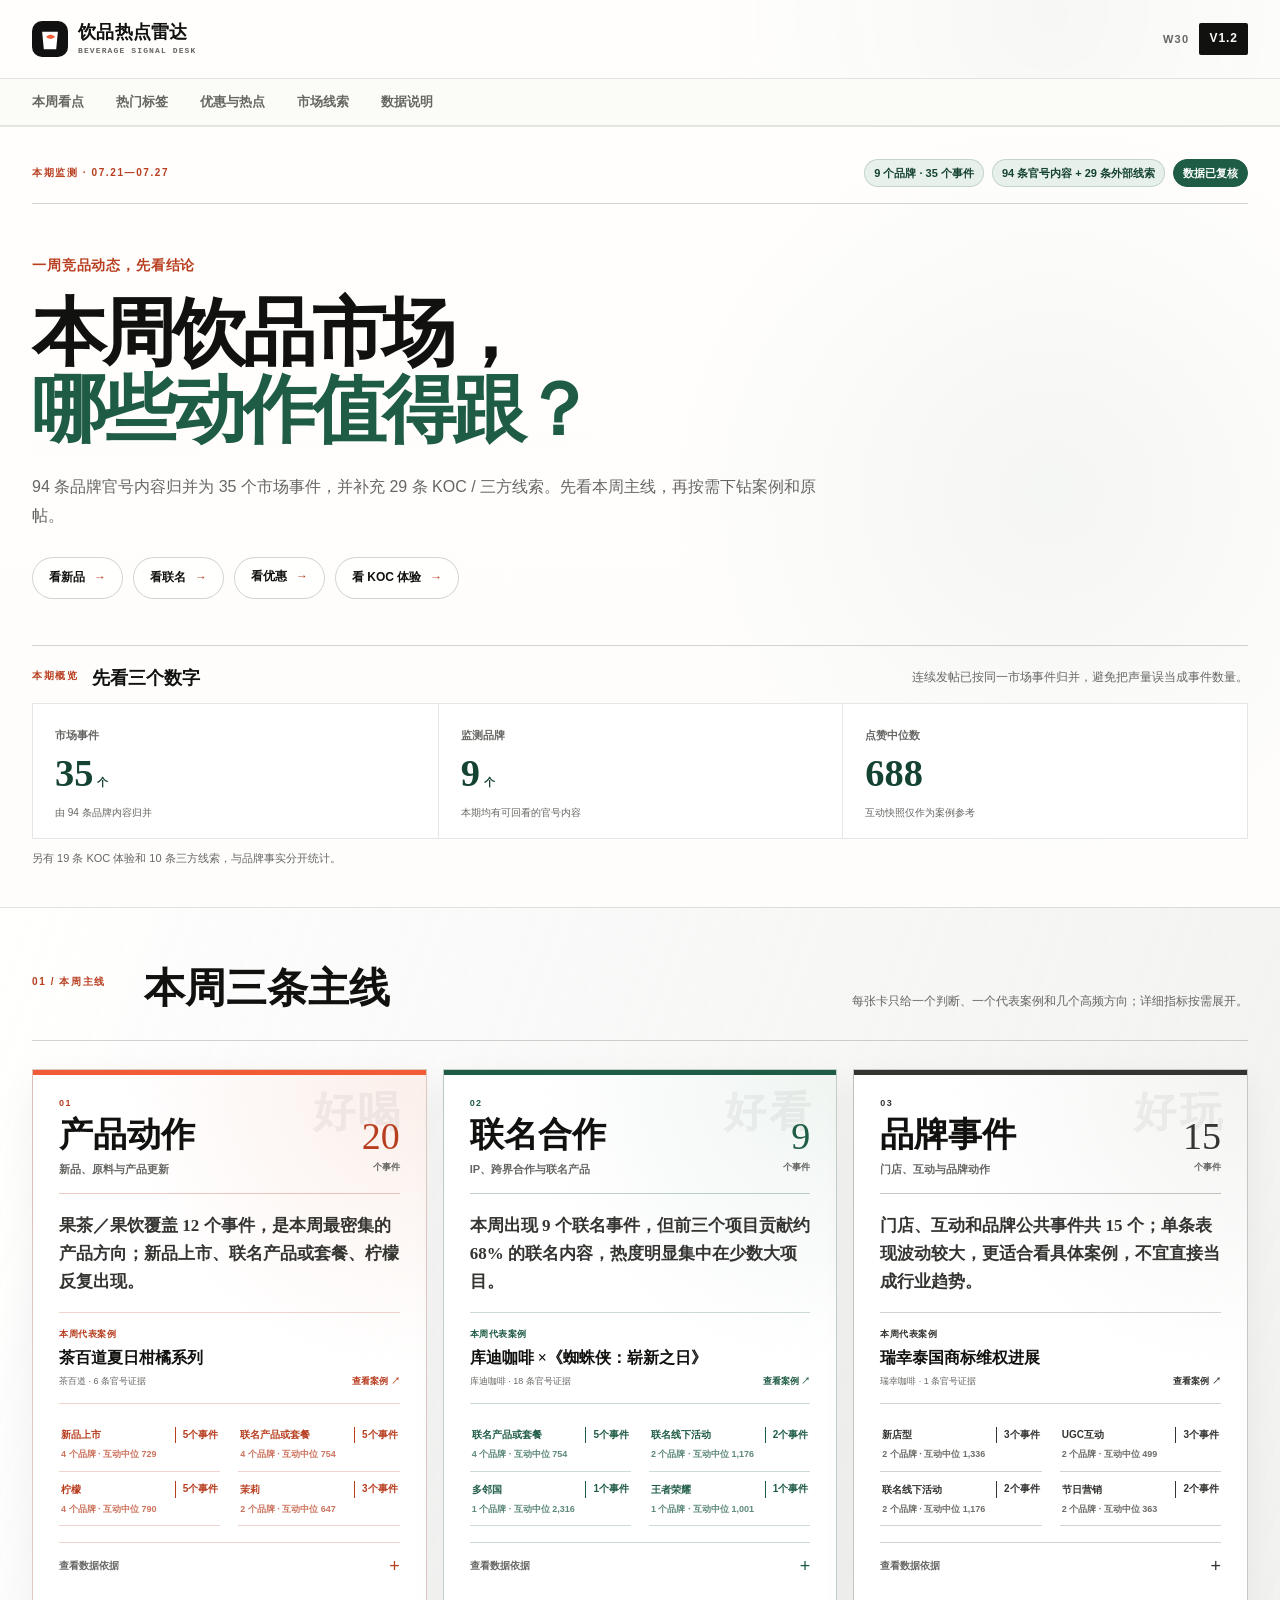
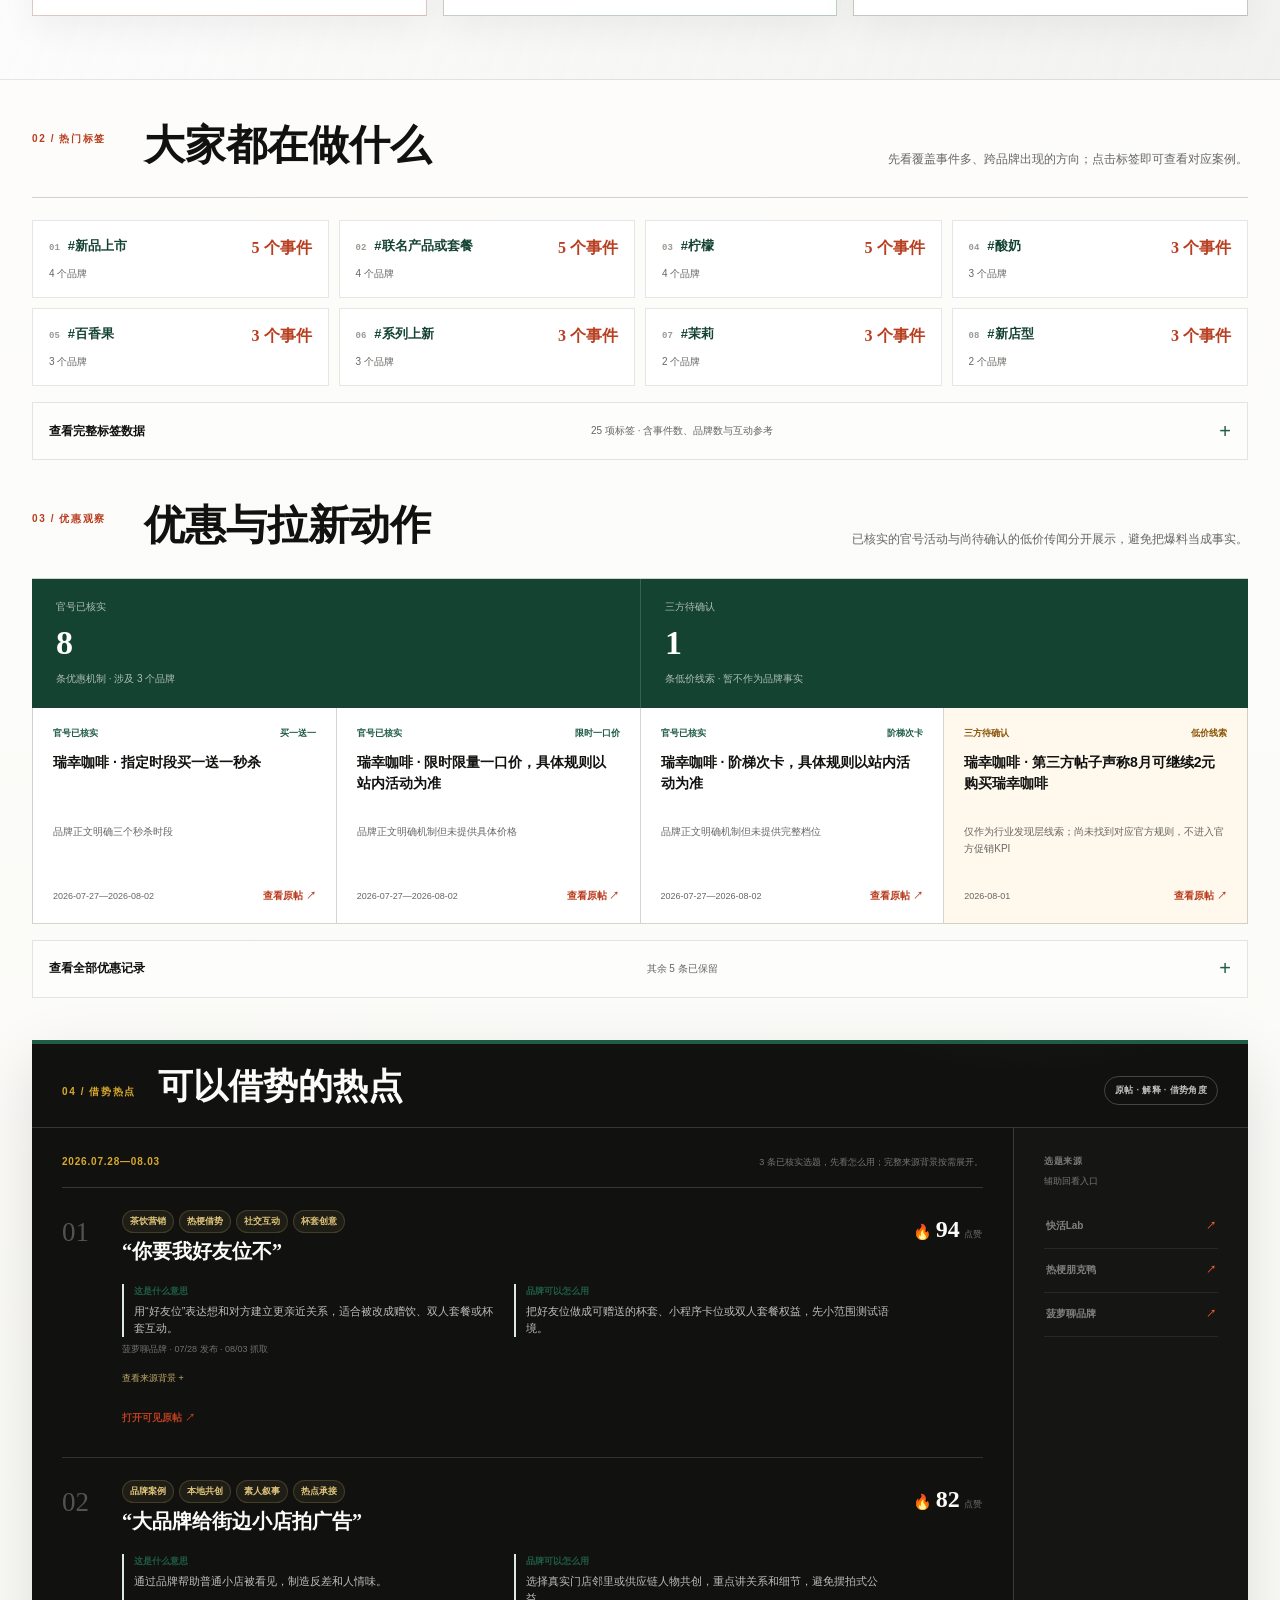
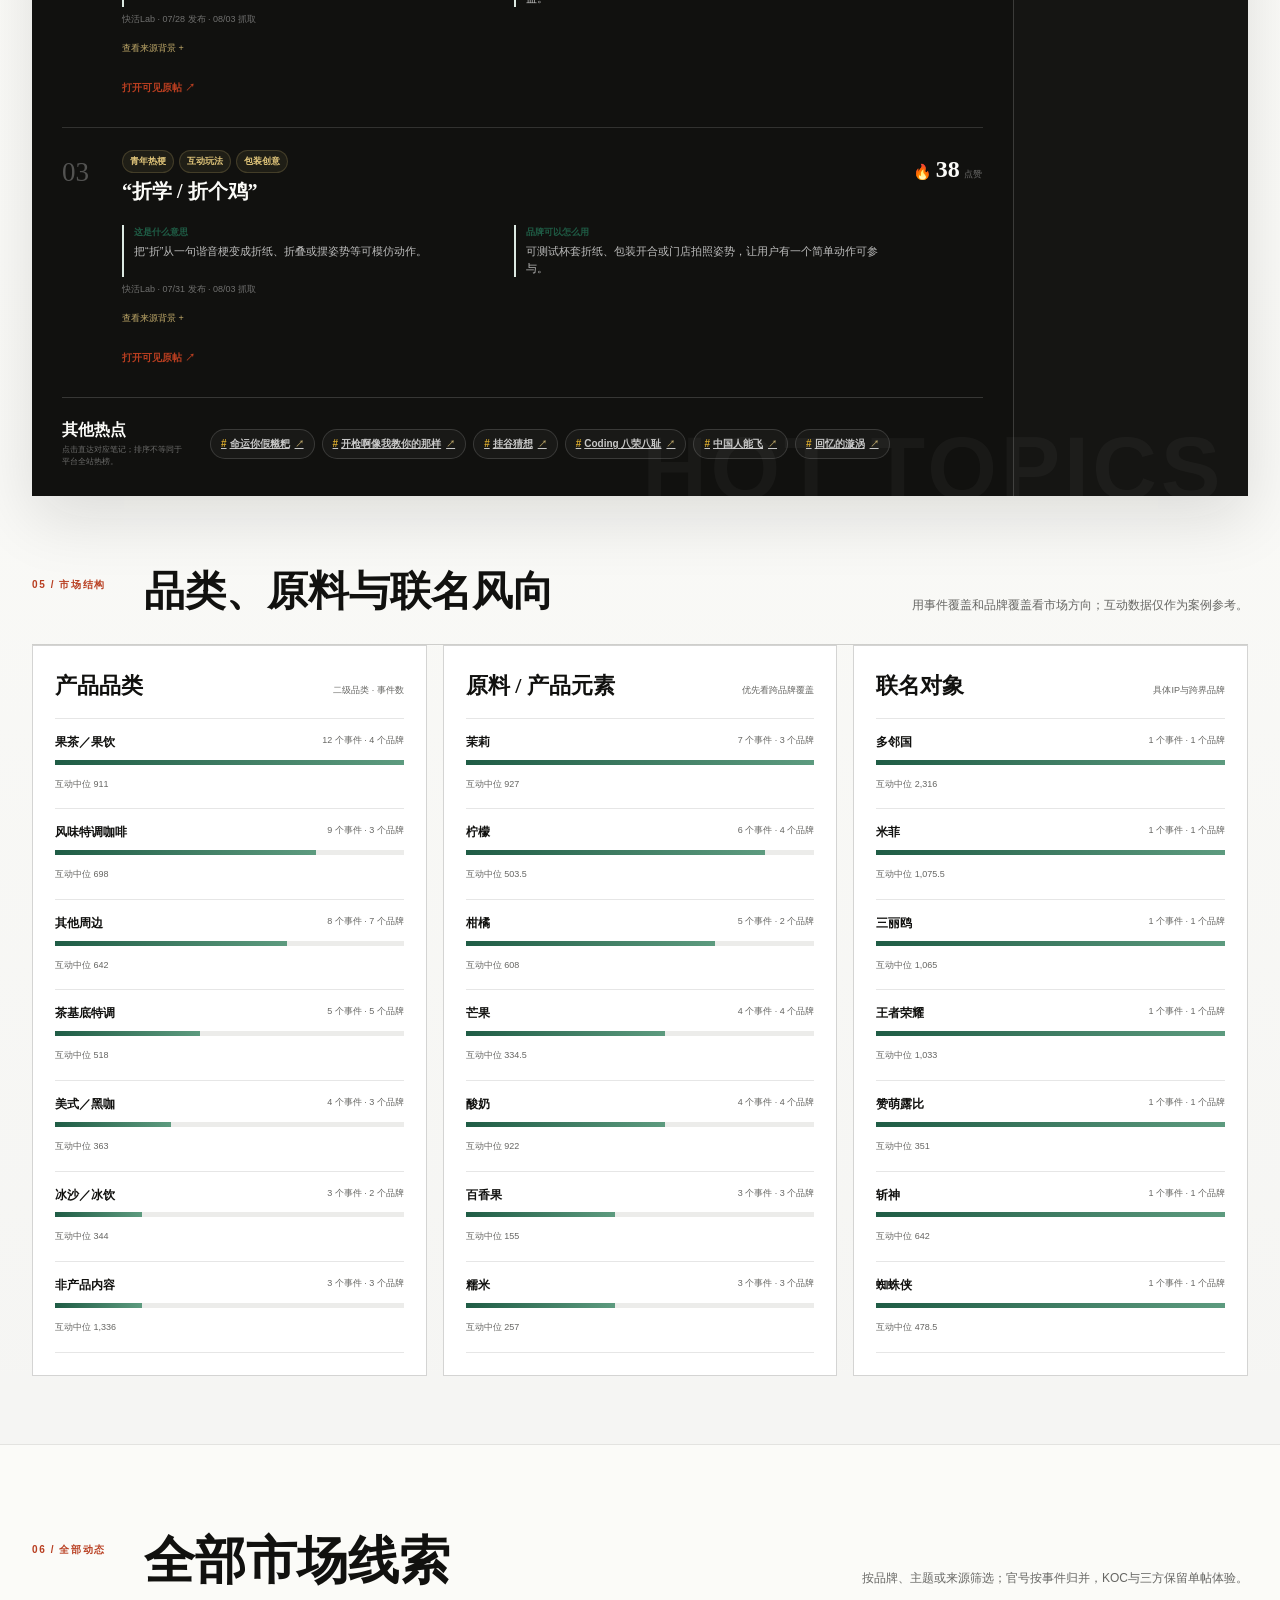
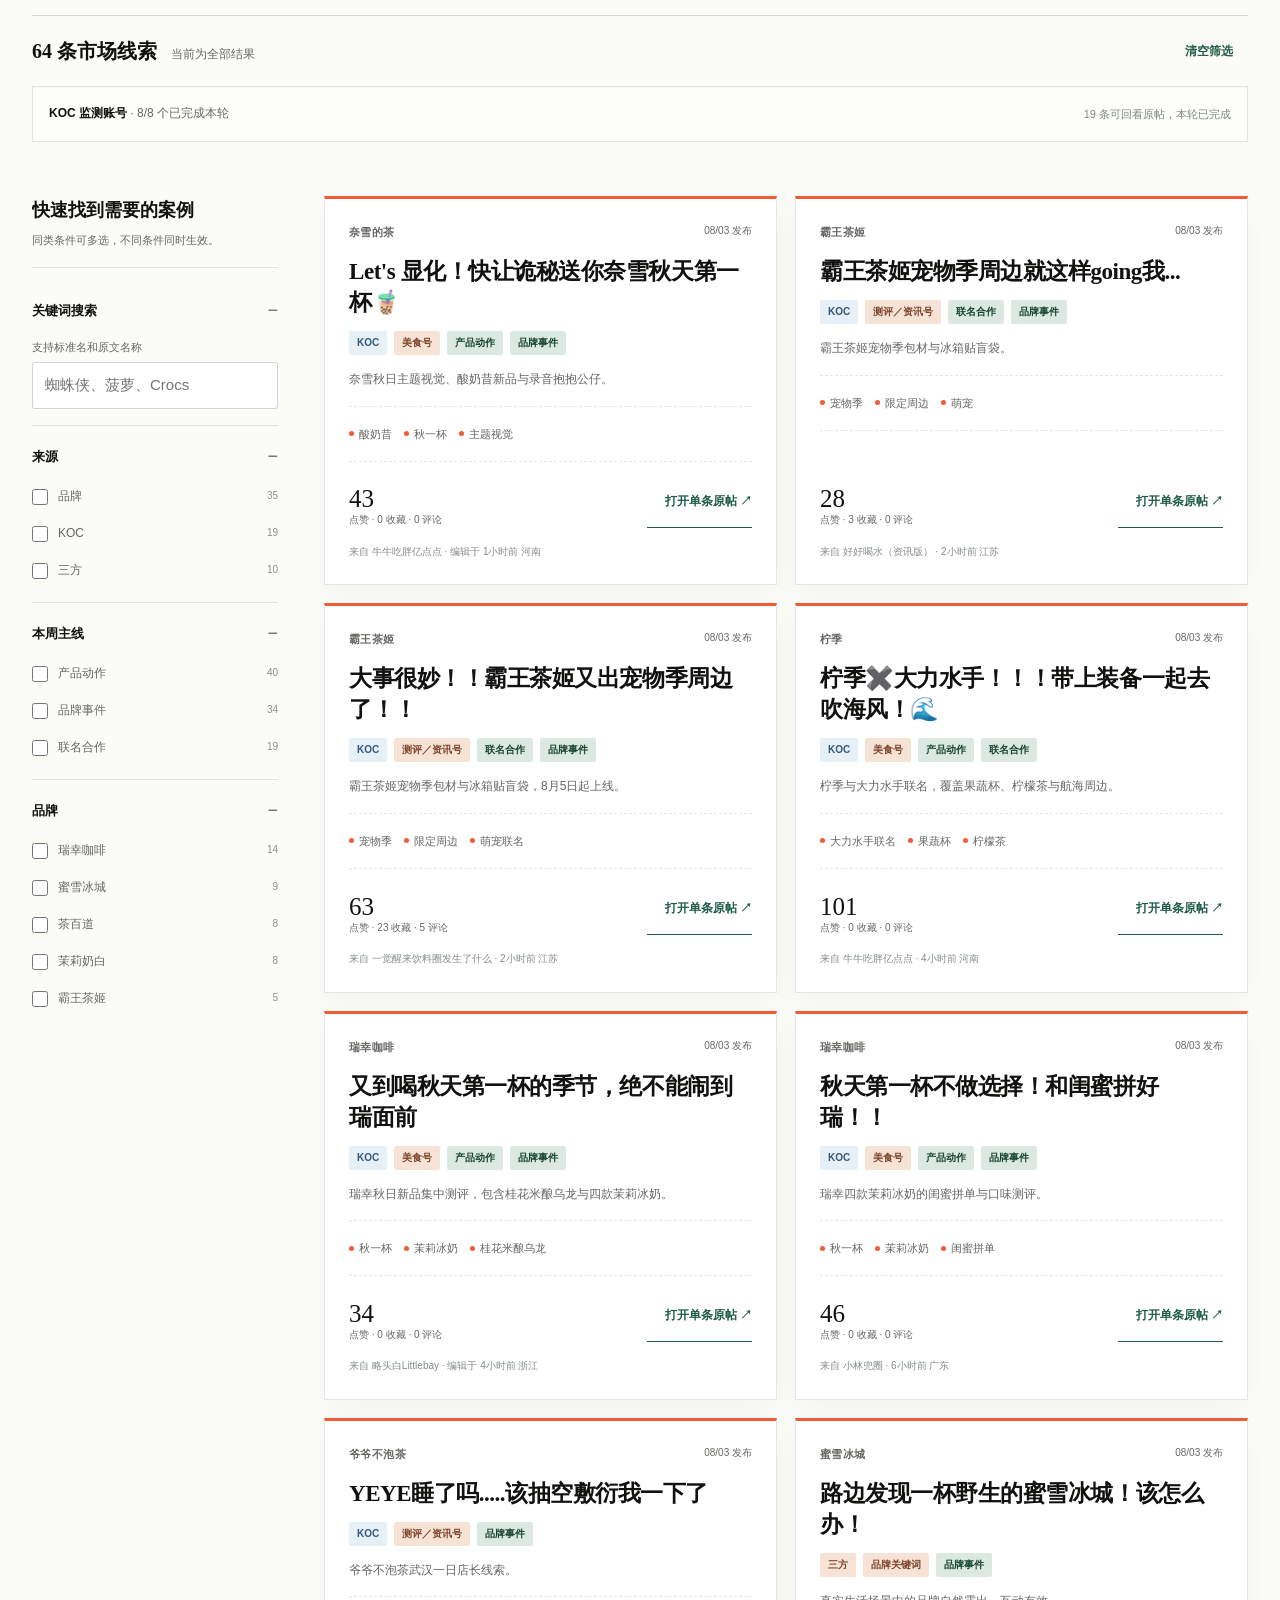
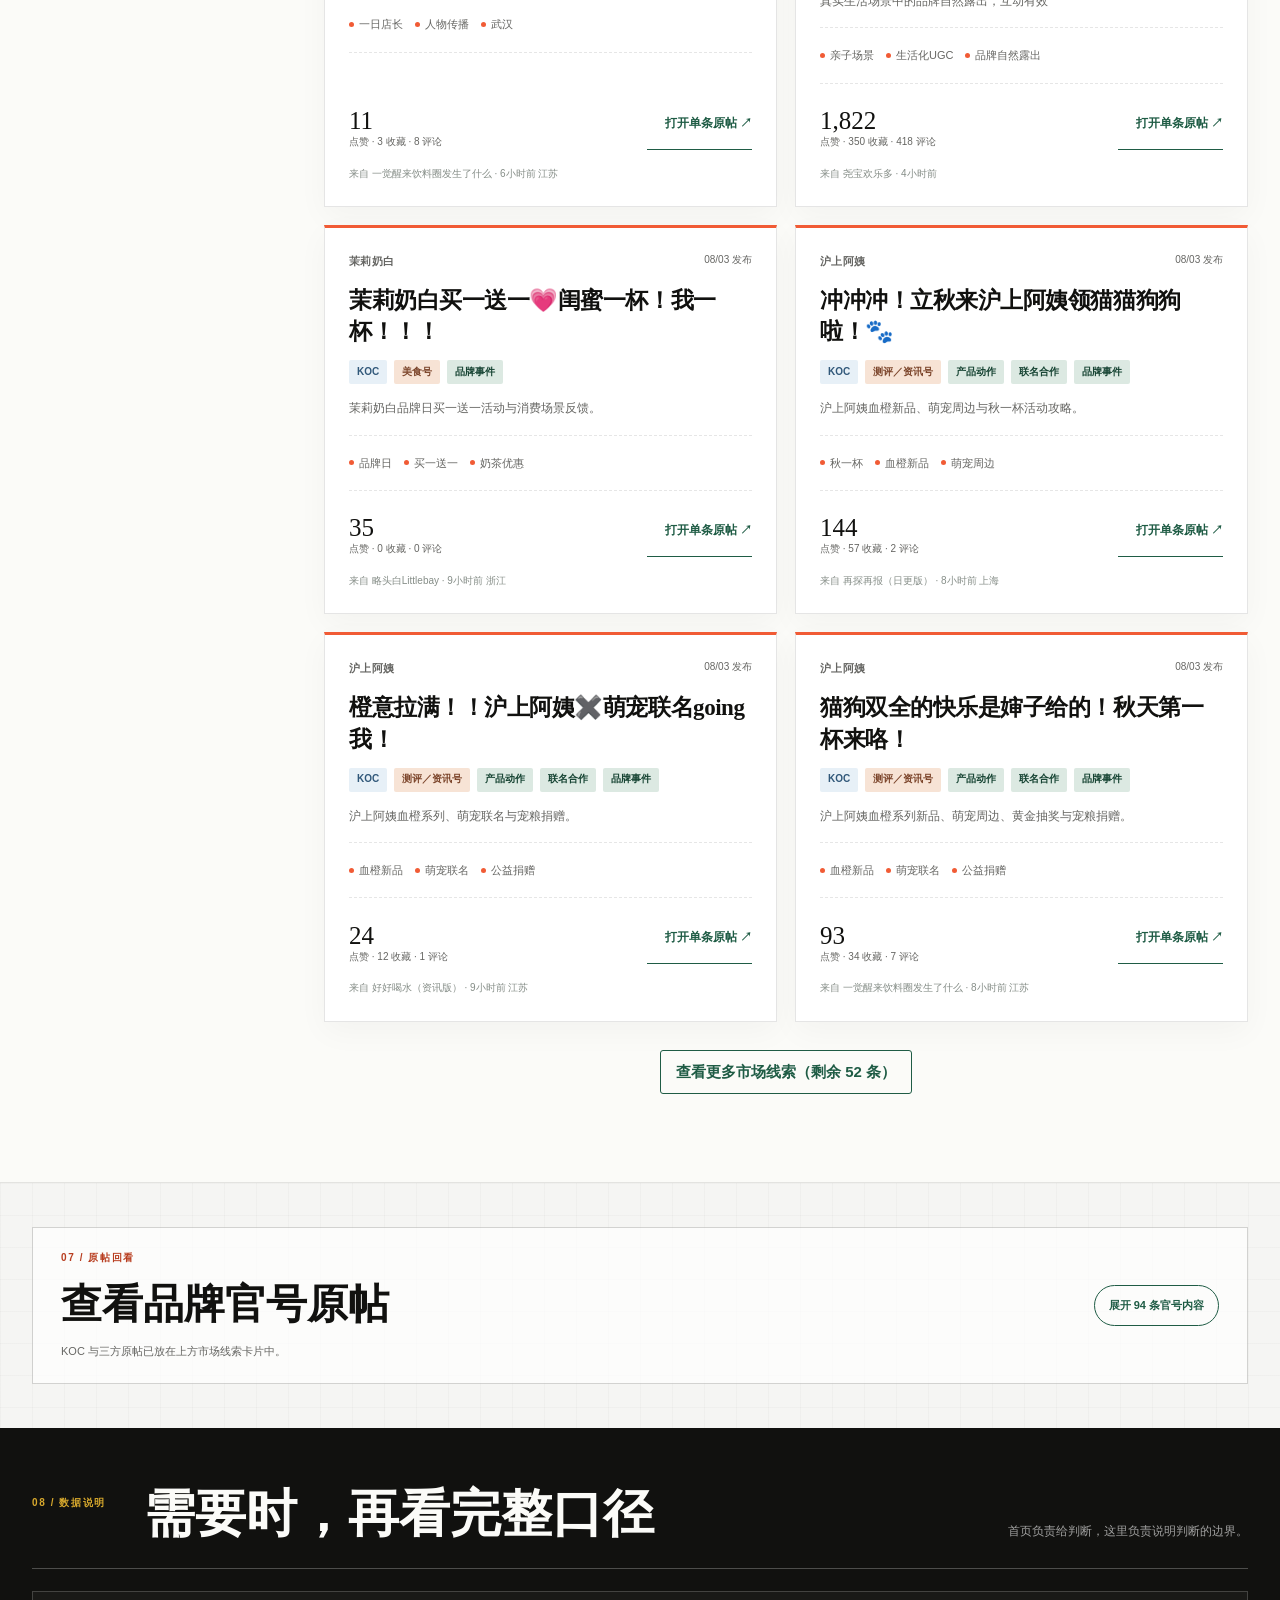
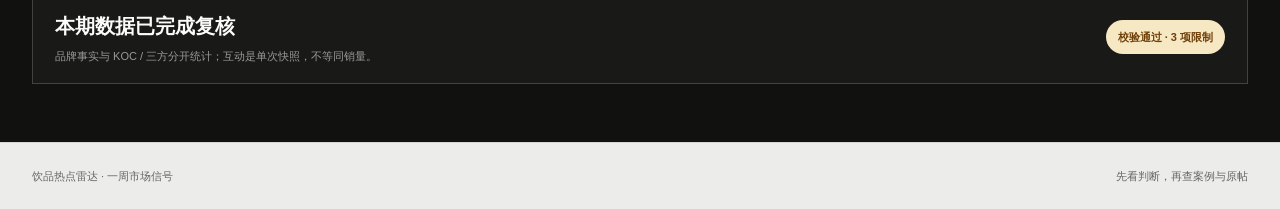
==== commit 9e8550ea: "docs: publish V1.2 consumer UX and validation" ====
--- a/03_网页呈现/V1.2/index.html
+++ b/03_网页呈现/V1.2/index.html
@@ -5,8 +5,8 @@
   <meta name="viewport" content="width=device-width, initial-scale=1">
   <meta name="color-scheme" content="light">
   <meta name="theme-color" content="#fffefc">
-  <meta name="description" content="饮品热点雷达 V1.2：基于可追溯数据表，查看品牌事件、互动分布、品类、原料、联名、促销与热点选题。">
-  <title>饮品热点雷达 V1.2 · BI 数据版</title>
+  <meta name="description" content="饮品热点雷达 V1.2：先看一周市场主线，再按新品、联名、促销、KOC与原帖证据继续查找。">
+  <title>饮品热点雷达 V1.2 · 本周市场信号</title>
   <link rel="icon" href="data:image/svg+xml,%3Csvg xmlns='http://www.w3.org/2000/svg' viewBox='0 0 64 64'%3E%3Crect width='64' height='64' rx='16' fill='%23111111'/%3E%3Cpath d='M18 19h28l-3 31H21z' fill='%23fff'/%3E%3Cpath d='M25 28c5-5 11-5 16 0-5 5-11 5-16 0Z' fill='%23f15b35'/%3E%3C/svg%3E">
   <link rel="stylesheet" href="./radar-v1-2.css">
   <script src="./radar-v1-2-data.js" defer></script>
@@ -37,11 +37,11 @@
 
     <nav class="section-nav" aria-label="页面章节">
       <div class="page-shell nav-track">
-        <a href="#overview">数据总览</a>
-        <a href="#breakdowns">分类洞察</a>
-        <a href="#events">来源线索</a>
-        <a href="#evidence">原始内容</a>
-        <a href="#methodology">数据口径</a>
+        <a href="#core-themes">本周看点</a>
+        <a href="#tag-metrics">热门标签</a>
+        <a href="#promotion-watch">优惠与热点</a>
+        <a href="#events">市场线索</a>
+        <a href="#methodology">数据说明</a>
       </div>
     </nav>
   </header>
@@ -52,39 +52,33 @@
         <div class="scope-line" aria-label="本期数据范围">
           <span id="period-label" class="eyebrow">WEEKLY RESEARCH NOTE</span>
           <div class="scope-chips">
-            <span>小红书 · 品牌事实层</span>
-            <span>三方 / KOC 独立分层</span>
-            <span>事件去重 · 主题可重叠</span>
-            <span id="rule-label">规则 —</span>
+            <span id="scope-summary">— 个品牌 · — 个事件</span>
+            <span id="scope-source">品牌官号 + KOC / 三方线索</span>
+            <span class="scope-quality">数据已复核</span>
           </div>
         </div>
 
         <div class="hero-grid">
           <div class="hero-copy">
-            <p class="kicker">本周饮品市场，什么值得看？</p>
-            <h1>从品牌发帖，<span class="mobile-break" aria-hidden="true"></span>回到<br><em>真正发生的事</em></h1>
+            <p class="kicker">一周竞品动态，先看结论</p>
+            <h1>本周饮品市场，<span class="mobile-break" aria-hidden="true"></span><br><em>哪些动作值得跟？</em></h1>
             <p id="hero-lead" class="hero-lead">正在读取本期数据范围……</p>
-          </div>
-        </div>
-
-        <section class="data-status-panel" aria-labelledby="data-status-heading">
-          <div class="data-status-heading">
-            <div>
-              <span class="section-index">00 / DATA STATUS</span>
-              <h2 id="data-status-heading">数据范围与质量状态</h2>
-            </div>
-            <span id="quality-badge" class="quality-badge">读取中</span>
-          </div>
-          <div id="data-status-content" class="data-status-content" aria-live="polite"></div>
-        </section>
+            <div class="hero-actions" aria-label="快捷查看">
+              <button type="button" data-apply-core-tag="product-new-launch" data-theme-id="product_action">看新品</button>
+              <button type="button" data-apply-theme="collaboration">看联名</button>
+              <a href="#promotion-watch">看优惠</a>
+              <button type="button" data-apply-source="koc">看 KOC 体验</button>
+            </div>
+          </div>
+        </div>
 
         <section class="bi-overview-section" aria-labelledby="bi-overview-heading">
           <div class="core-theme-heading">
             <div>
-              <span class="section-index">BI / EXECUTIVE OVERVIEW</span>
-              <h2 id="bi-overview-heading">本期数据总览</h2>
-            </div>
-            <p>固定展示全周期事实，不随下方筛选变化。均值只作辅助，主要看有效 N、中位数和 P75。</p>
+              <span class="section-index">本期概览</span>
+              <h2 id="bi-overview-heading">先看三个数字</h2>
+            </div>
+            <p>连续发帖已按同一市场事件归并，避免把声量误当成事件数量。</p>
           </div>
           <div id="bi-overview-grid" class="bi-overview-grid"></div>
           <p id="bi-overview-note" class="bi-overview-note"></p>
@@ -93,10 +87,10 @@
         <section id="core-themes" class="core-theme-section" aria-labelledby="core-theme-heading">
           <div class="core-theme-heading">
             <div>
-              <span class="section-index">01 / CORE THEMES</span>
-              <h2 id="core-theme-heading">核心看点</h2>
-            </div>
-            <p>先看判断，再看标签；点击卡片、代表事件或标签，即可回到对应事件与原始证据。</p>
+              <span class="section-index">01 / 本周主线</span>
+              <h2 id="core-theme-heading">本周三条主线</h2>
+            </div>
+            <p>每张卡只给一个判断、一个代表案例和几个高频方向；详细指标按需展开。</p>
           </div>
 
           <div id="theme-analysis-grid" class="theme-analysis-grid" aria-label="核心看点分析"></div>
@@ -105,32 +99,28 @@
         <section id="tag-metrics" class="tag-metric-section" aria-labelledby="tag-metric-heading">
           <div class="core-theme-heading">
             <div>
-              <span class="section-index">TAG METRICS / 标签指标</span>
-              <h2 id="tag-metric-heading">标签指标明细</h2>
-            </div>
-            <p>点击标签可联动下方事件与原始证据；桌面显示表格，手机显示纵向指标卡。</p>
-          </div>
-          <div id="tag-metric-table" class="tag-metric-table"></div>
-        </section>
-
-        <section id="breakdowns" class="breakdown-section" aria-labelledby="breakdown-heading">
-          <div class="core-theme-heading">
-            <div>
-              <span class="section-index">02 / BUSINESS BREAKDOWN</span>
-              <h2 id="breakdown-heading">品类、原料与联名结构</h2>
-            </div>
-            <p>事件数看覆盖，品牌数看扩散，中位数和 P75 只描述当前互动快照。</p>
-          </div>
-          <div id="breakdown-grid" class="breakdown-grid"></div>
+              <span class="section-index">02 / 热门标签</span>
+              <h2 id="tag-metric-heading">大家都在做什么</h2>
+            </div>
+            <p>先看覆盖事件多、跨品牌出现的方向；点击标签即可查看对应案例。</p>
+          </div>
+          <div id="popular-tag-list" class="popular-tag-list" aria-label="本周热门标签"></div>
+          <details class="full-data-disclosure">
+            <summary>
+              <span>查看完整标签数据</span>
+              <small>25 项标签 · 含事件数、品牌数与互动参考</small>
+            </summary>
+            <div id="tag-metric-table" class="tag-metric-table"></div>
+          </details>
         </section>
 
         <section id="promotion-watch" class="promotion-watch" aria-labelledby="promotion-heading">
           <div class="core-theme-heading">
             <div>
-              <span class="section-index">PROMOTION / 促销观察</span>
-              <h2 id="promotion-heading">品牌活动与低价线索</h2>
-            </div>
-            <p>品牌正文证据与三方发现线索分开统计，未找到官方规则的内容不会进入官方促销 KPI。</p>
+              <span class="section-index">03 / 优惠观察</span>
+              <h2 id="promotion-heading">优惠与拉新动作</h2>
+            </div>
+            <p>已核实的官号活动与尚待确认的低价传闻分开展示，避免把爆料当成事实。</p>
           </div>
           <div id="promotion-content"></div>
         </section>
@@ -138,12 +128,23 @@
         <section id="editorial-watch" class="editorial-watch" aria-labelledby="editorial-watch-heading">
           <div class="editorial-watch-heading">
             <div>
-              <span class="section-index">03 / HOT TOPICS</span>
-              <h2 id="editorial-watch-heading">近 7 天热点选题</h2>
-            </div>
-            <span class="editorial-scope-badge">原句 · 白话解释 · 借势角度</span>
+              <span class="section-index">04 / 借势热点</span>
+              <h2 id="editorial-watch-heading">可以借势的热点</h2>
+            </div>
+            <span class="editorial-scope-badge">原帖 · 解释 · 借势角度</span>
           </div>
           <div id="editorial-watch-content" aria-live="polite"></div>
+        </section>
+
+        <section id="breakdowns" class="breakdown-section" aria-labelledby="breakdown-heading">
+          <div class="core-theme-heading">
+            <div>
+              <span class="section-index">05 / 市场结构</span>
+              <h2 id="breakdown-heading">品类、原料与联名风向</h2>
+            </div>
+            <p>用事件覆盖和品牌覆盖看市场方向；互动数据仅作为案例参考。</p>
+          </div>
+          <div id="breakdown-grid" class="breakdown-grid"></div>
         </section>
       </div>
     </section>
@@ -152,15 +153,15 @@
       <div class="page-shell">
         <div class="section-title">
           <div>
-            <span class="section-index">04 / EVENT LIBRARY</span>
-            <h2>来源线索库</h2>
-          </div>
-          <p>品牌按事件归并；三方与 KOC 按单帖呈现，可直接打开原帖。</p>
+            <span class="section-index">06 / 全部动态</span>
+            <h2>全部市场线索</h2>
+          </div>
+          <p>按品牌、主题或来源筛选；官号按事件归并，KOC与三方保留单帖体验。</p>
         </div>
 
         <div class="event-toolbar">
           <div class="toolbar-summary">
-            <strong id="event-result-count">— 条来源线索</strong>
+            <strong id="event-result-count">— 条市场线索</strong>
             <span id="filter-summary">当前为全部结果</span>
           </div>
           <button id="mobile-filter-open" class="mobile-filter-button" type="button">
@@ -173,10 +174,10 @@
         <div id="source-coverage" class="source-coverage" aria-live="polite"></div>
 
         <div class="event-layout">
-          <aside class="desktop-filter-panel" aria-label="来源线索筛选">
+          <aside class="desktop-filter-panel" aria-label="市场线索筛选">
             <div class="filter-intro">
-              <strong>筛选规则</strong>
-              <p>同一组为 OR，不同组之间为 AND。</p>
+              <strong>快速找到需要的案例</strong>
+              <p>同类条件可多选，不同条件同时生效。</p>
             </div>
             <div id="desktop-filters" class="filter-groups"></div>
           </aside>
@@ -184,9 +185,10 @@
           <div class="event-results">
             <div id="active-filter-chips" class="active-filter-chips" aria-live="polite"></div>
             <div id="event-list" class="event-list"></div>
+            <button id="event-load-more" class="load-more" type="button">查看更多市场线索</button>
             <div id="event-empty" class="empty-state" hidden>
               <span aria-hidden="true">○</span>
-              <h3>没有符合条件的来源线索</h3>
+              <h3>没有符合条件的市场线索</h3>
               <p>可以减少一个筛选条件，或清空后重新查看。</p>
               <button class="button reset-filters" type="button">清空筛选</button>
             </div>
@@ -197,33 +199,37 @@
 
     <section id="evidence" class="section evidence-section">
       <div class="page-shell">
-        <div class="section-title">
-          <div>
-            <span class="section-index">05 / SOURCE EVIDENCE</span>
-            <h2>原始内容证据</h2>
-          </div>
-          <p>保留原文、发布时间与互动快照，不展示缺失的分享数。</p>
-        </div>
-
-        <div class="evidence-toolbar">
-          <label class="search-field">
-            <span>搜索标题、品牌或线索</span>
-            <input id="content-search" type="search" placeholder="例如：菠萝、蜘蛛侠、瑞幸" autocomplete="off">
-          </label>
-          <label class="select-field">
-            <span>排序</span>
-            <select id="content-sort">
-              <option value="latest">最新发布</option>
-              <option value="likes">点赞从高到低</option>
-              <option value="collects">收藏从高到低</option>
-              <option value="comments">评论从高到低</option>
-            </select>
-          </label>
-          <p id="content-result-count" class="content-result-count"></p>
-        </div>
-
-        <div id="content-list" class="content-list"></div>
-        <button id="content-load-more" class="load-more" type="button">继续查看</button>
+        <details class="evidence-disclosure">
+          <summary>
+            <span>
+              <small class="section-index">07 / 原帖回看</small>
+              <strong>查看品牌官号原帖</strong>
+              <em>KOC 与三方原帖已放在上方市场线索卡片中。</em>
+            </span>
+            <b>展开 94 条官号内容</b>
+          </summary>
+          <div class="evidence-body">
+            <div class="evidence-toolbar">
+              <label class="search-field">
+                <span>搜索标题、品牌或线索</span>
+                <input id="content-search" type="search" placeholder="例如：菠萝、蜘蛛侠、瑞幸" autocomplete="off">
+              </label>
+              <label class="select-field">
+                <span>排序</span>
+                <select id="content-sort">
+                  <option value="latest">最新发布</option>
+                  <option value="likes">点赞从高到低</option>
+                  <option value="collects">收藏从高到低</option>
+                  <option value="comments">评论从高到低</option>
+                </select>
+              </label>
+              <p id="content-result-count" class="content-result-count"></p>
+            </div>
+
+            <div id="content-list" class="content-list"></div>
+            <button id="content-load-more" class="load-more" type="button">继续查看</button>
+          </div>
+        </details>
       </div>
     </section>
 
@@ -231,57 +237,77 @@
       <div class="page-shell">
         <div class="section-title light">
           <div>
-            <span class="section-index">06 / READING RULES</span>
-            <h2>这份雷达应该怎么读</h2>
-          </div>
-          <p>边界比结论更重要。</p>
-        </div>
-
-        <div class="method-grid">
-          <article>
-            <span>01</span>
-            <h3>当前只代表监测样本</h3>
-            <p id="method-scope">品牌事实、三方发现、KOC体验和编辑热点分层使用，只有品牌事实层进入正式事件 KPI。</p>
-          </article>
-          <article>
-            <span>02</span>
-            <h3>内容数不等于事件数</h3>
-            <p>品牌可以为同一轮活动连续发布多条内容。页面默认按事件归并，内容只作为证据展开。</p>
-          </article>
-          <article>
-            <span>03</span>
-            <h3>中位数优先于均值</h3>
-            <p id="method-engagement">点赞、收藏和评论只是不同暴露时长下的公开快照。缺少曝光与粉丝量时，不计算互动率。</p>
-          </article>
-          <article>
-            <span>04</span>
-            <h3>待复核不会被隐藏</h3>
-            <p id="method-review">事件标签、迁移字段和实体关系的待复核项进入独立队列，并在质量状态中显示。</p>
-          </article>
-          <article>
-            <span>05</span>
-            <h3>趋势必须跨周期判断</h3>
-            <p>至少 2 个同口径周期后才展示环比，至少 4 个周期后才允许输出趋势；当前只展示本周结构。</p>
-          </article>
-          <article>
-            <span>06</span>
-            <h3>表格、Excel、网页同源</h3>
-            <p>CSV 是事实来源，Excel 用于管理复核，网页只读取预计算后的 BI 数据，不再临时计算正式指标。</p>
-          </article>
-        </div>
-
-        <div class="method-footer">
-          <p>数据版本 <strong>V1.2</strong> · 标签规则 <strong id="method-rule">—</strong></p>
-          <p>更新于 <time id="generated-time">—</time></p>
-        </div>
+            <span class="section-index">08 / 数据说明</span>
+            <h2>需要时，再看完整口径</h2>
+          </div>
+          <p>首页负责给判断，这里负责说明判断的边界。</p>
+        </div>
+
+        <details class="methodology-disclosure">
+          <summary>
+            <span>
+              <strong>本期数据已完成复核</strong>
+              <small>品牌事实与 KOC / 三方分开统计；互动是单次快照，不等同销量。</small>
+            </span>
+            <span id="quality-badge" class="quality-badge">读取中</span>
+          </summary>
+
+          <section class="data-status-panel" aria-labelledby="data-status-heading">
+            <div class="data-status-heading">
+              <div>
+                <span class="section-index">数据范围与质量</span>
+                <h3 id="data-status-heading">本期数据状态</h3>
+              </div>
+            </div>
+            <div id="data-status-content" class="data-status-content" aria-live="polite"></div>
+          </section>
+
+          <div class="method-grid">
+            <article>
+              <span>01</span>
+              <h3>当前只代表监测样本</h3>
+              <p id="method-scope">品牌事实、三方发现、KOC体验和编辑热点分层使用，只有品牌事实层进入正式事件 KPI。</p>
+            </article>
+            <article>
+              <span>02</span>
+              <h3>内容数不等于事件数</h3>
+              <p>品牌可以为同一轮活动连续发布多条内容。页面默认按事件归并，内容只作为证据展开。</p>
+            </article>
+            <article>
+              <span>03</span>
+              <h3>互动只作案例参考</h3>
+              <p id="method-engagement">点赞、收藏和评论只是不同暴露时长下的公开快照。缺少曝光与粉丝量时，不计算互动率。</p>
+            </article>
+            <article>
+              <span>04</span>
+              <h3>待复核不会被隐藏</h3>
+              <p id="method-review">事件标签、迁移字段和实体关系的待复核项进入独立队列，并在质量状态中显示。</p>
+            </article>
+            <article>
+              <span>05</span>
+              <h3>趋势必须跨周期判断</h3>
+              <p>至少 2 个同口径周期后才展示环比，至少 4 个周期后才允许输出趋势；当前只展示本周结构。</p>
+            </article>
+            <article>
+              <span>06</span>
+              <h3>完整数据仍可追溯</h3>
+              <p>CSV 是事实来源，Excel 用于管理复核，网页读取同一份预计算数据；完整指标没有删除，只从主阅读路径收起。</p>
+            </article>
+          </div>
+
+          <div class="method-footer">
+            <p>数据版本 <strong>V1.2</strong> · 标签规则 <strong id="method-rule">—</strong></p>
+            <p>更新于 <time id="generated-time">—</time></p>
+          </div>
+        </details>
       </div>
     </section>
   </main>
 
   <footer class="site-footer">
     <div class="page-shell">
-      <span>饮品热点雷达 · 可追溯 BI 数据版</span>
-      <span>品牌事实 / 三方发现 / KOC体验 / 编辑热点</span>
+      <span>饮品热点雷达 · 一周市场信号</span>
+      <span>先看判断，再查案例与原帖</span>
     </div>
   </footer>
 
@@ -296,12 +322,12 @@
     <div class="mobile-filter-shell">
       <div class="mobile-filter-head">
         <div>
-          <span class="section-index">FILTER EVENTS</span>
-          <h2 id="mobile-filter-title">筛选来源线索</h2>
+          <span class="section-index">筛选市场线索</span>
+          <h2 id="mobile-filter-title">找到需要的案例</h2>
         </div>
         <button id="mobile-filter-close" class="dialog-close" type="button" aria-label="关闭筛选">×</button>
       </div>
-      <p class="mobile-filter-rule">同一组为 OR，不同组之间为 AND。</p>
+      <p class="mobile-filter-rule">同类条件可多选，不同条件同时生效。</p>
       <div id="mobile-filters" class="filter-groups"></div>
       <div class="mobile-filter-actions">
         <button class="text-button reset-filters" type="button">清空</button>
--- a/03_网页呈现/V1.2/radar-v1-2.css
+++ b/03_网页呈现/V1.2/radar-v1-2.css
@@ -3368,3 +3368,765 @@
     justify-self: start;
   }
 }
+
+/* V1.2 · C 端阅读层：判断前置，完整指标与工程说明按需展开。 */
+.hero {
+  padding-top: 32px;
+}
+
+.scope-line {
+  padding-bottom: 16px;
+}
+
+.scope-quality {
+  color: #fff !important;
+  background: var(--leaf) !important;
+  border-color: var(--leaf) !important;
+}
+
+.hero-grid {
+  padding: 50px 0 28px;
+}
+
+.hero h1 {
+  max-width: 1040px;
+  font-size: clamp(48px, 5.8vw, 82px);
+}
+
+.hero-lead {
+  max-width: 800px;
+  margin-top: 22px;
+  font-size: 16px;
+}
+
+.hero-actions {
+  display: flex;
+  flex-wrap: wrap;
+  gap: 10px;
+  margin-top: 26px;
+}
+
+.hero-actions button,
+.hero-actions a {
+  min-height: 42px;
+  padding: 9px 16px;
+  color: var(--ink);
+  background: rgba(255, 255, 255, 0.78);
+  border: 1px solid var(--line-strong);
+  border-radius: 999px;
+  cursor: pointer;
+  font-size: 12px;
+  font-weight: 740;
+  text-decoration: none;
+  transition: color 160ms ease, background 160ms ease, border-color 160ms ease, transform 160ms ease;
+}
+
+.hero-actions button::after,
+.hero-actions a::after {
+  content: "→";
+  margin-left: 9px;
+  color: var(--orange-ink);
+}
+
+.hero-actions button:hover,
+.hero-actions button:focus-visible,
+.hero-actions a:hover,
+.hero-actions a:focus-visible {
+  color: #fff;
+  background: var(--leaf);
+  border-color: var(--leaf);
+  transform: translateY(-1px);
+}
+
+.hero-actions button:hover::after,
+.hero-actions button:focus-visible::after,
+.hero-actions a:hover::after,
+.hero-actions a:focus-visible::after {
+  color: #fff;
+}
+
+.bi-overview-section {
+  margin-top: 18px;
+  padding: 22px 0 2px;
+  border-top: 1px solid var(--line-strong);
+}
+
+.bi-overview-section .core-theme-heading {
+  align-items: center;
+  padding-bottom: 14px;
+  border-bottom: 0;
+}
+
+.bi-overview-section .core-theme-heading > div {
+  display: flex;
+  align-items: baseline;
+  gap: 14px;
+}
+
+.bi-overview-section .core-theme-heading .section-index {
+  margin: 0;
+}
+
+.bi-overview-section .core-theme-heading h2 {
+  font-family: var(--sans);
+  font-size: 18px;
+  font-weight: 760;
+}
+
+.bi-overview-grid {
+  grid-template-columns: repeat(3, minmax(0, 1fr));
+  border-color: var(--line);
+}
+
+.bi-kpi-card {
+  padding: 18px 22px;
+}
+
+.bi-kpi-card > strong {
+  font-size: clamp(30px, 3vw, 44px);
+}
+
+.bi-overview-note {
+  margin-top: 10px;
+}
+
+.core-theme-section {
+  margin-top: 38px;
+  padding: 58px 0 64px;
+}
+
+.theme-analysis-grid {
+  gap: 16px;
+}
+
+.theme-analysis-card {
+  padding: 26px;
+  box-shadow: 0 12px 34px rgba(17, 17, 15, 0.055);
+}
+
+.theme-watermark {
+  position: absolute;
+  top: 22px;
+  right: 22px;
+  min-height: 0;
+  font-size: 42px;
+}
+
+.theme-card-filter {
+  min-height: 78px;
+}
+
+.theme-card-heading > small {
+  max-width: 210px;
+  font-size: 11px;
+}
+
+.theme-analysis-copy {
+  margin: 18px 0 16px;
+}
+
+.theme-analysis-lead {
+  font-size: 17px;
+  line-height: 1.65;
+}
+
+.theme-featured-event {
+  min-height: 88px;
+  padding-block: 14px;
+}
+
+.theme-tag-list {
+  margin-top: 14px;
+}
+
+.theme-tag-list button {
+  min-height: 54px;
+}
+
+.theme-data-details {
+  margin-top: 16px;
+  border-top: 1px solid color-mix(in srgb, var(--theme-accent) 22%, transparent);
+}
+
+.theme-data-details > summary {
+  display: flex;
+  min-height: 46px;
+  align-items: center;
+  justify-content: space-between;
+  color: var(--ink-soft);
+  cursor: pointer;
+  font-size: 10px;
+  font-weight: 720;
+  list-style: none;
+}
+
+.theme-data-details > summary::-webkit-details-marker {
+  display: none;
+}
+
+.theme-data-details > summary::after {
+  content: "+";
+  color: var(--theme-accent);
+  font-size: 18px;
+  font-weight: 400;
+}
+
+.theme-data-details[open] > summary::after {
+  content: "−";
+}
+
+.theme-data-details > p {
+  margin: 0 0 14px;
+  color: var(--ink-soft);
+  font-size: 10px;
+  line-height: 1.6;
+}
+
+.popular-tag-list {
+  display: grid;
+  grid-template-columns: repeat(4, minmax(0, 1fr));
+  gap: 10px;
+  margin-top: 22px;
+}
+
+.popular-tag-button {
+  display: grid;
+  grid-template-columns: minmax(0, 1fr) auto;
+  gap: 3px 12px;
+  min-width: 0;
+  min-height: 78px;
+  padding: 14px 16px;
+  color: var(--ink);
+  background: var(--surface);
+  border: 1px solid var(--line);
+  cursor: pointer;
+  text-align: left;
+  transition: border-color 160ms ease, box-shadow 160ms ease, transform 160ms ease;
+}
+
+.popular-tag-button > span {
+  min-width: 0;
+  overflow: hidden;
+  color: var(--leaf-dark);
+  font-size: 13px;
+  font-weight: 760;
+  text-overflow: ellipsis;
+  white-space: nowrap;
+}
+
+.popular-tag-button i {
+  margin-right: 8px;
+  color: #9a9a94;
+  font-family: var(--mono);
+  font-size: 9px;
+  font-style: normal;
+}
+
+.popular-tag-button strong {
+  color: var(--orange-ink);
+  font-family: var(--serif);
+  font-size: 16px;
+  font-weight: 600;
+  white-space: nowrap;
+}
+
+.popular-tag-button small {
+  grid-column: 1 / -1;
+  color: var(--ink-soft);
+  font-size: 10px;
+}
+
+.popular-tag-button:hover,
+.popular-tag-button:focus-visible,
+.popular-tag-button[data-selected] {
+  border-color: rgba(31, 92, 69, 0.5);
+  box-shadow: 0 10px 24px rgba(31, 92, 69, 0.08);
+  transform: translateY(-1px);
+}
+
+.full-data-disclosure {
+  margin-top: 16px;
+  border: 1px solid var(--line);
+  background: rgba(255, 255, 255, 0.58);
+}
+
+.full-data-disclosure > summary {
+  display: flex;
+  min-height: 56px;
+  align-items: center;
+  justify-content: space-between;
+  gap: 16px;
+  padding: 10px 16px;
+  color: var(--ink);
+  cursor: pointer;
+  list-style: none;
+}
+
+.full-data-disclosure > summary::-webkit-details-marker {
+  display: none;
+}
+
+.full-data-disclosure > summary > span {
+  font-size: 12px;
+  font-weight: 740;
+}
+
+.full-data-disclosure > summary > small {
+  color: var(--ink-soft);
+  font-size: 10px;
+}
+
+.full-data-disclosure > summary::after {
+  content: "+";
+  color: var(--leaf);
+  font-size: 20px;
+}
+
+.full-data-disclosure[open] > summary::after {
+  content: "−";
+}
+
+.tag-metric-table {
+  border-width: 1px 0 0;
+}
+
+.promotion-list {
+  grid-template-columns: repeat(4, minmax(0, 1fr));
+}
+
+.promotion-card h3 {
+  min-height: 64px;
+}
+
+.promotion-card p {
+  min-height: 50px;
+}
+
+.promotion-more > .promotion-list {
+  border-top: 1px solid var(--line);
+}
+
+.editorial-watch {
+  margin-top: 42px;
+}
+
+.editorial-explained-card {
+  min-height: 0;
+}
+
+.hotspot-explanation {
+  grid-template-columns: repeat(2, minmax(0, 1fr));
+}
+
+.hotspot-explanation dd {
+  color: rgba(255, 255, 255, 0.72);
+  font-size: 11px;
+}
+
+.hotspot-context {
+  margin-top: 8px;
+  color: rgba(255, 255, 255, 0.46);
+  font-size: 9px;
+}
+
+.hotspot-context > summary {
+  width: fit-content;
+  color: rgba(255, 224, 138, 0.74);
+  cursor: pointer;
+  list-style: none;
+}
+
+.hotspot-context > summary::-webkit-details-marker {
+  display: none;
+}
+
+.hotspot-context > summary::after {
+  content: " +";
+}
+
+.hotspot-context[open] > summary::after {
+  content: " −";
+}
+
+.hotspot-context p {
+  margin: 7px 0 0;
+  line-height: 1.55;
+}
+
+.hotspot-context p strong {
+  color: rgba(255, 255, 255, 0.62);
+}
+
+.breakdown-section {
+  margin-bottom: 68px;
+}
+
+.evidence-section {
+  padding: 44px 0;
+}
+
+.evidence-disclosure {
+  background: rgba(255, 255, 255, 0.7);
+  border: 1px solid var(--line-strong);
+}
+
+.evidence-disclosure > summary {
+  display: flex;
+  min-height: 112px;
+  align-items: center;
+  justify-content: space-between;
+  gap: 28px;
+  padding: 22px 28px;
+  cursor: pointer;
+  list-style: none;
+}
+
+.evidence-disclosure > summary::-webkit-details-marker {
+  display: none;
+}
+
+.evidence-disclosure > summary > span {
+  display: grid;
+  gap: 4px;
+}
+
+.evidence-disclosure > summary strong {
+  font-family: var(--serif);
+  font-size: clamp(28px, 3.2vw, 42px);
+  font-weight: 600;
+}
+
+.evidence-disclosure > summary em {
+  color: var(--ink-soft);
+  font-size: 11px;
+  font-style: normal;
+}
+
+.evidence-disclosure > summary b {
+  flex: 0 0 auto;
+  padding: 10px 14px;
+  color: var(--leaf);
+  border: 1px solid currentColor;
+  border-radius: 999px;
+  font-size: 11px;
+}
+
+.evidence-disclosure[open] > summary b::before {
+  content: "收起 · ";
+}
+
+.evidence-body {
+  padding: 0 28px 30px;
+  border-top: 1px solid var(--line);
+}
+
+.methodology-section {
+  padding: 58px 0;
+}
+
+.methodology-disclosure {
+  margin-top: 22px;
+  border: 1px solid rgba(255, 255, 255, 0.18);
+  background: rgba(255, 255, 255, 0.035);
+}
+
+.methodology-disclosure > summary {
+  display: flex;
+  min-height: 86px;
+  align-items: center;
+  justify-content: space-between;
+  gap: 22px;
+  padding: 18px 22px;
+  cursor: pointer;
+  list-style: none;
+}
+
+.methodology-disclosure > summary::-webkit-details-marker {
+  display: none;
+}
+
+.methodology-disclosure > summary > span:first-child {
+  display: grid;
+  gap: 4px;
+}
+
+.methodology-disclosure > summary strong {
+  font-family: var(--serif);
+  font-size: 20px;
+}
+
+.methodology-disclosure > summary small {
+  color: rgba(255, 255, 255, 0.56);
+  font-size: 11px;
+}
+
+.methodology-disclosure .data-status-panel {
+  margin: 0 20px 20px;
+}
+
+.data-status-heading h3 {
+  margin: 5px 0 0;
+  font-family: var(--serif);
+  font-size: 25px;
+  line-height: 1.15;
+}
+
+.methodology-disclosure .method-grid,
+.methodology-disclosure .method-footer {
+  margin-inline: 20px;
+}
+
+.dialog-data-details {
+  margin-top: 16px;
+  border: 1px solid var(--line);
+  background: var(--paper-soft);
+}
+
+.dialog-data-details > summary {
+  min-height: 48px;
+  padding: 12px 16px;
+  color: var(--leaf);
+  cursor: pointer;
+  font-size: 11px;
+  font-weight: 740;
+  list-style: none;
+}
+
+.dialog-data-details > summary::-webkit-details-marker {
+  display: none;
+}
+
+.dialog-data-details > summary::after {
+  content: " +";
+}
+
+.dialog-data-details[open] > summary::after {
+  content: " −";
+}
+
+.dialog-metric-facts {
+  border-top: 1px solid var(--line);
+}
+
+.dialog-data-details .dialog-metric-note {
+  margin: 0 14px 14px;
+}
+
+@media (max-width: 1100px) {
+  .popular-tag-list,
+  .promotion-list {
+    grid-template-columns: repeat(2, minmax(0, 1fr));
+  }
+}
+
+@media (max-width: 760px) {
+  .page-shell {
+    width: min(calc(100% - 34px), var(--max-width));
+  }
+
+  .hero {
+    padding-top: 22px;
+  }
+
+  .scope-chips {
+    justify-content: flex-start;
+  }
+
+  .scope-chips span:nth-child(2) {
+    display: none;
+  }
+
+  .hero-grid {
+    padding: 34px 0 22px;
+  }
+
+  .hero h1 {
+    font-size: clamp(40px, 12.2vw, 56px);
+    letter-spacing: -0.045em;
+  }
+
+  .hero-lead {
+    margin-top: 18px;
+    font-size: 14px;
+    line-height: 1.75;
+  }
+
+  .hero-actions {
+    display: grid;
+    grid-template-columns: repeat(2, minmax(0, 1fr));
+    gap: 8px;
+    margin-top: 20px;
+  }
+
+  .hero-actions button,
+  .hero-actions a {
+    min-height: 40px;
+    padding-inline: 12px;
+    text-align: center;
+  }
+
+  .bi-overview-section {
+    padding-top: 18px;
+  }
+
+  .bi-overview-section .core-theme-heading {
+    display: none;
+  }
+
+  .bi-overview-grid {
+    grid-template-columns: repeat(3, minmax(0, 1fr));
+  }
+
+  .bi-kpi-card,
+  .bi-kpi-card + .bi-kpi-card {
+    display: block;
+    padding: 13px 10px;
+    border-top: 0;
+    border-left: 1px solid var(--line);
+  }
+
+  .bi-kpi-card:first-child {
+    border-left: 0;
+  }
+
+  .bi-kpi-card > span {
+    font-size: 9px;
+  }
+
+  .bi-kpi-card > strong {
+    margin-top: 5px;
+    font-size: 25px;
+  }
+
+  .bi-kpi-card p {
+    display: none;
+  }
+
+  .bi-overview-note {
+    font-size: 10px;
+  }
+
+  .core-theme-section {
+    margin-top: 28px;
+    padding: 46px 0 52px;
+  }
+
+  .theme-analysis-card {
+    padding: 22px 20px;
+  }
+
+  .theme-watermark {
+    top: 20px;
+    right: 18px;
+    font-size: 34px;
+  }
+
+  .theme-card-title {
+    font-size: 30px;
+  }
+
+  .theme-analysis-lead {
+    font-size: 16px;
+  }
+
+  .theme-tag-list {
+    grid-template-columns: 1fr 1fr;
+    gap: 0 12px;
+  }
+
+  .theme-tag-list button > small {
+    display: none;
+  }
+
+  .popular-tag-list {
+    grid-template-columns: repeat(2, minmax(0, 1fr));
+  }
+
+  .popular-tag-button {
+    display: block;
+    min-height: 68px;
+    padding: 12px;
+  }
+
+  .popular-tag-button > span,
+  .popular-tag-button strong,
+  .popular-tag-button small {
+    display: block;
+  }
+
+  .popular-tag-button strong {
+    margin-top: 4px;
+    font-size: 15px;
+  }
+
+  .full-data-disclosure > summary {
+    align-items: flex-start;
+  }
+
+  .full-data-disclosure > summary > small {
+    display: none;
+  }
+
+  .promotion-list {
+    grid-template-columns: 1fr;
+  }
+
+  .promotion-card h3,
+  .promotion-card p {
+    min-height: 0;
+  }
+
+  .editorial-watch {
+    margin-top: 34px;
+  }
+
+  .hotspot-explanation {
+    grid-template-columns: 1fr;
+  }
+
+  .evidence-section {
+    padding: 30px 0;
+  }
+
+  .evidence-disclosure > summary {
+    min-height: 0;
+    align-items: flex-start;
+    padding: 20px;
+  }
+
+  .evidence-disclosure > summary strong {
+    font-size: 27px;
+  }
+
+  .evidence-disclosure > summary em {
+    max-width: 210px;
+  }
+
+  .evidence-disclosure > summary b {
+    padding: 7px 9px;
+    font-size: 9px;
+  }
+
+  .evidence-body {
+    padding: 0 16px 22px;
+  }
+
+  .methodology-section {
+    padding: 48px 0;
+  }
+
+  .methodology-disclosure > summary {
+    align-items: flex-start;
+    padding: 16px;
+  }
+
+  .methodology-disclosure > summary small {
+    max-width: 220px;
+  }
+
+  .methodology-disclosure .data-status-panel,
+  .methodology-disclosure .method-grid,
+  .methodology-disclosure .method-footer {
+    margin-inline: 12px;
+  }
+}
